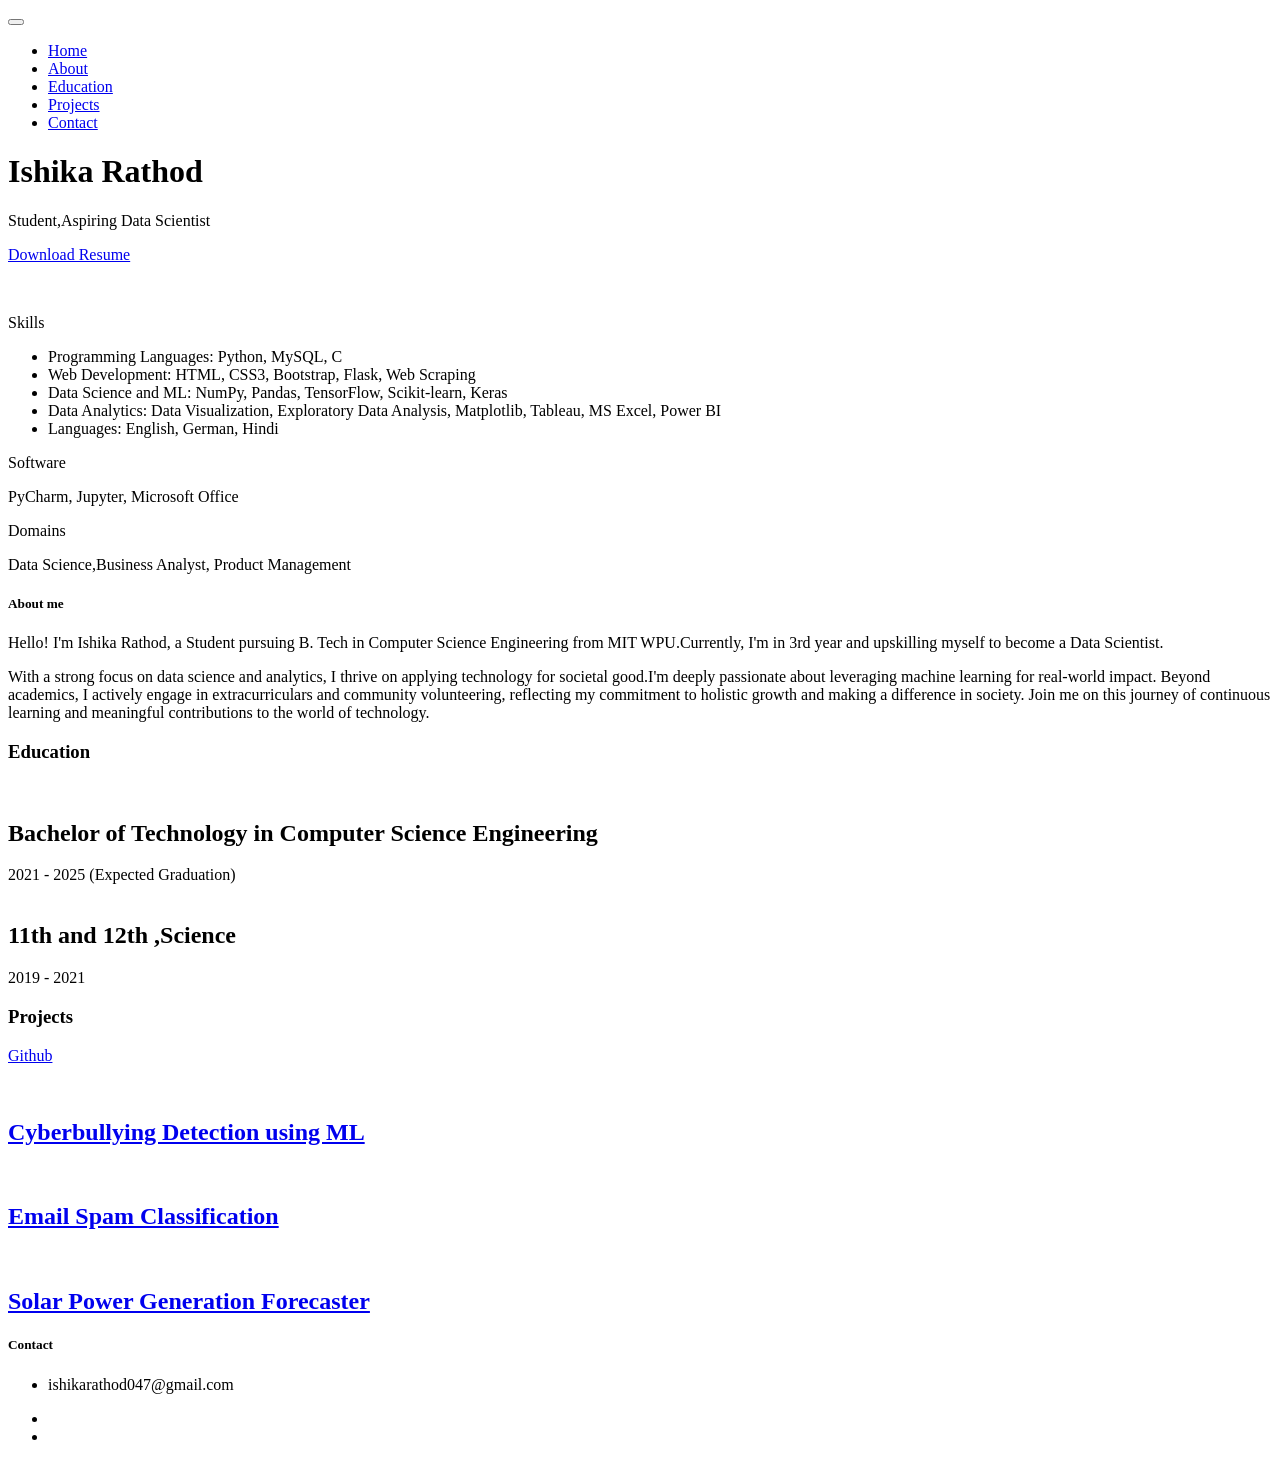
==== index.html @ 9443225c "Add files via upload" ====
<!DOCTYPE html>
<html lang="en">
<head>
  <meta charset="utf-8">
  <title>Ishika Rathod</title>
  <meta content="width=device-width, initial-scale=1.0" name="viewport">
  <meta content="" name="keywords">
  <meta content="" name="description">


  <link href="static/assets/lib/bootstrap/css/bootstrap.min.css" rel="stylesheet">

  <link href="static/assets/lib/font-awesome/css/font-awesome.min.css" rel="stylesheet">
  <link href="static/assets/lib/animate/animate.min.css" rel="stylesheet">
  <link href="static/assets/lib/ionicons/css/ionicons.min.css" rel="stylesheet">
  <link href="static/assets/lib/owlcarousel/assets/owl.carousel.min.css" rel="stylesheet">
  <link href="static/assets/lib/lightbox/css/lightbox.min.css" rel="stylesheet">

  <link href="static/assets/css/style.css" rel="stylesheet">


</head>

<body id="page-top">

  <!--/ Nav Star /-->
  <nav class="navbar navbar-b navbar-trans navbar-expand-md fixed-top" id="mainNav">
    <div class="container">
      <button class="navbar-toggler collapsed" type="button" data-toggle="collapse" data-target="#navbarDefault"
        aria-controls="navbarDefault" aria-expanded="false" aria-label="Toggle navigation">
        <span></span>
        <span></span>
        <span></span>
      </button>
      <div class="navbar-collapse collapse justify-content-end" id="navbarDefault">
        <ul class="navbar-nav">
          <li class="nav-item">
            <a class="nav-link js-scroll active" href="#home">Home</a>
          </li>
          <li class="nav-item">
            <a class="nav-link js-scroll" href="#about">About</a>
          </li>
          <li class="nav-item">
            <a class="nav-link js-scroll" href="#education">Education</a>
          </li>
          <li class="nav-item">
            <a class="nav-link js-scroll" href="#work">Projects</a>
          </li>
          <li class="nav-item">
            <a class="nav-link js-scroll" href="#contact">Contact</a>
          </li>
        </ul>
      </div>
    </div>
  </nav>
  <!--/ Nav End /-->

  <!--/ Intro Skew Star /-->
  <div id="home" class="intro route bg-image" style="background-image: url(static/assets/img/banner.jpeg)">
    <div class="overlay-itro"></div>
    <div class="intro-content display-table">
      <div class="table-cell">
        <div class="container">
          <!--<p class="display-6 color-d">Hello, world!</p>-->
          <h1 class="intro-title mb-4">Ishika Rathod</h1>
          <p class="intro-subtitle"><span class="text-slider-items">Student,Aspiring Data Scientist</span><strong class="text-slider"></strong></p>
          <p class="pt-3"><a class="btn btn-primary btn js-scroll px-4" href="static/assets/download/IshikaRathod_resume.pdf" download role="button">Download Resume</a></p>
        </div>
      </div>
    </div>
  </div>
  <!--/ Intro Skew End /-->

  <section id="about" class="about-mf sect-pt4 route">
    <div class="container">
      <div class="row">
        <div class="col-sm-12">
          <div class="box-shadow-full">
            <div class="row">
              <div class="col-md-6">
                <div class="row">
                    <div class="col-sm-3 "></div>
                    <div class="col-sm-4 col-md-5">
                    <div class="about-img">
                      <img src="static/assets/img/pic.png" class="img-fluid rounded b-shadow-a" alt="">
                    </div>
                  </div>
                  <div class="col-sm-6 col-md-7">
                  </div>
                </div>
                <div class="skill-mf">
                  <p class="title-s">Skills</p>
                  <ul>
                    <li>Programming Languages:  Python, MySQL, C </li>
                    <li>Web Development: HTML, CSS3, Bootstrap, Flask, Web Scraping</li>
                    <li>Data Science and ML: NumPy, Pandas, TensorFlow, Scikit-learn, Keras</li>
                    <li>Data Analytics: Data Visualization, Exploratory Data Analysis, Matplotlib, Tableau, MS Excel, Power BI</li>
                    <li>Languages: English, German, Hindi  </li>
                  </ul>
                  <p class="title-s">Software</p>
                  <p>PyCharm, Jupyter, Microsoft Office</p> <span class="pull-right"></span>
                  <p class="title-s">Domains</p>
                  <p>Data Science,Business Analyst, Product Management</p> <span class="pull-right"></span>
                </div>
              </div>
              <div class="col-md-6">
                <div class="about-me pt-4 pt-md-0">
                  <div class="title-box-2">
                    <h5 class="title-left">
                      About me
                    </h5>
                  </div>
                  <p class="lead">
                    Hello! I'm Ishika Rathod, a Student pursuing B. Tech in Computer Science Engineering from MIT WPU.Currently, I'm in 3rd year and upskilling myself to become a Data Scientist.
                  </p>
                  <p class="lead">
                    With a strong focus on data science and analytics, I thrive on applying technology for societal good.I'm deeply passionate about leveraging machine learning for real-world impact. Beyond academics, I actively engage in extracurriculars and community volunteering, reflecting my commitment to holistic growth and making a difference in society. Join me on this journey of continuous learning and meaningful contributions to the world of technology.
                  </p>
                </div>
              </div>
            </div>
          </div>
        </div>
      </div>
    </div>
  </section>

  <!--/ Section education Star /-->
  <section id="education" class="portfolio-mf sect-pt4 route">
      <div class="container">
        <div class="row">
          <div class="col-sm-12">
            <div class="title-box text-center">
              <h3 class="title-a">
                Education
              </h3>
              <div class="line-mf"></div>
            </div>
          </div>
        </div>
        <div class="row">

          <div class="col-md-1">
          </div>

          <div class="col-md-5">
            <div class="work-box">
                <div class="work-img">
                  <img src="static/assets/img/mitwpu.jpg" alt="" class="img-fluid">
                </div>
              </a>
              <div class="work-content">
                <div class="row">
                  <div class="col-sm-12">
                    <h2 class="w-title">Bachelor of Technology in Computer Science Engineering</h2>
                    <div class="w-more">
                       <span class="w-date">2021 - 2025 (Expected Graduation)</span>
                    </div>
                  </div>
                  <!-- <div class="col-sm-4">
                    <div class="w-like">
                      <a href="portfolio-details.html"> <span class="ion-ios-plus-outline"></span></a>
                    </div>
                  </div> -->
                </div>
              </div>
            </div>
          </div>

          <div class="col-md-5">
            <div class="work-box">
                <div class="work-img">
                  <img src="static/assets/img/dps.jpg" alt="" class="img-fluid">
                </div>
              </a>
              <div class="work-content">
                <div class="row">
                  <div class="col-sm-12">
                    <h2 class="w-title">11th and 12th ,Science</h2>
                    <div class="w-more">
                       <span class="w-date">2019 - 2021</span>
                    </div>
                  </div>
                  <!-- <div class="col-sm-4">
                    <div class="w-like">
                      <a href="portfolio-details.html"> <span class="ion-ios-plus-outline"></span></a>
                    </div>
                  </div> -->
                </div>
              </div>
            </div>
          </div>

          <div class="col-md-1">
          </div>
        </div>
      </div>
    </section>
  <!--/ Section Education End /-->

  <!--/ Section Portfolio Star /-->
  <section id="work" class="portfolio-mf sect-pt4 route">
    <div class="container">
      <div class="row">
        <div class="col-sm-12">
          <div class="title-box text-center">
            <h3 class="title-a">
              Projects
            </h3>
            <div class="line-mf"></div>
            <p class="pt-3"><a class="btn btn-primary btn js-scroll px-4" href="https://github.com/ishikarathod" role="button">Github</a></p>
          </div>
        </div>
      </div>
      <div class="row">
        <div class="col-md-4">
          <div class="work-box">
            <a href="https://github.com/ishikarathod/Cyberbullying-Detection">
              <div class="work-img">
                <img src="static/assets/img/p1.jpeg" alt="" class="img-fluid">
              </div>
              <div class="work-content">
                <div class="row">
                  <div class="col-sm-8">
                    <h2 class="w-title"><a href="https://github.com/ishikarathod/Cyberbullying-Detection">Cyberbullying Detection using ML</a></h2>
                  </div>
                </div>
              </div>
            </a>
          </div>
        </div>
        <div class="col-md-4">
          <div class="work-box">
            <a href="https://github.com/ishikarathod/Email_Spam_Detection">
              <div class="work-img">
                <img src="static/assets/img/p2.jpeg" alt="" class="img-fluid">
              </div>
              <div class="work-content">
                <div class="row">
                  <div class="col-sm-8">
                    <h2 class="w-title">Email Spam Classification</h2>
                  </div>
                </div>
              </div>
            </a>
          </div>
        </div>
        <div class="col-md-4">
          <div class="work-box">
            <a href="https://github.com/ishikarathod/Solar-Power-Generation-Forecaster">
              <div class="work-img">
                <img src="static/assets/img/powerbi.jpeg" alt="" class="img-fluid">
              </div>
              <div class="work-content">
                <div class="row">
                  <div class="col-sm-8">
                    <h2 class="w-title">Solar Power Generation Forecaster</h2>
                  </div>
                </div>
              </div>
            </a>
          </div>
        </div>
      </div>
    </div>
  </section>
  <!--/ Section Portfolio End /-->

  <!--/ Section Contact-Footer Star /-->
  <section class="paralax-mf footer-paralax bg-image sect-mt4 route" style="background-image: url(static/assets/img/overlay-bg.jpg)">
    <div class="overlay-mf"></div>
    <div class="container">
      <div class="row">
        <div class="col-sm-12">
          <div class="contact-mf">
            <div id="contact" class="box-shadow-full">
              <div class="row">
                <div class="col-md-6">
                  <div class="title-box-2 pt-4 pt-md-0">
                      <h5 class="title-left">
                        Contact
                      </h5>
                    </div>
                  <div class="more-info">
                    <ul class="list-ico">
                      <li><span class="ion-email"></span> ishikarathod047@gmail.com</li>
                    </ul>
                  </div>
                  <div class="socials">
                    <ul>
                      <li><a href="www.linkedin.com/in/ishika-rathod"><span class="ico-circle"><i class="ion-social-linkedin"></i></span></a></li>
                      <li><a href="https://github.com/ishikarathod"><span class="ico-circle"><i class="ion-social-github"></i></span></a></li>
                    </ul>
                  </div>
                </div>
              </div>
            </div>
          </div>
        </div>
      </div>
    </div>
  </section>
  <!--/ Section Contact-footer End /-->

  <a href="#" class="back-to-top"><i class="fa fa-chevron-up"></i></a>
  <div id="preloader"></div>

  <!-- JavaScript Libraries -->
  <script src="static/assets/lib/jquery/jquery.min.js"></script>
  <script src="static/assets/lib/jquery/jquery-migrate.min.js"></script>
  <script src="static/assets/lib/popper/popper.min.js"></script>
  <script src="static/assets/lib/bootstrap/js/bootstrap.min.js"></script>
  <script src="static/assets/lib/easing/easing.min.js"></script>
  <script src="static/assets/lib/counterup/jquery.waypoints.min.js"></script>
  <script src="static/assets/lib/counterup/jquery.counterup.js"></script>
  <script src="static/assets/lib/owlcarousel/owl.carousel.min.js"></script>
  <script src="static/assets/lib/lightbox/js/lightbox.min.js"></script>
  <script src="static/assets/lib/typed/typed.min.js"></script>

  <!-- Template Main Javascript File -->
  <script src="static/assets/js/main.js"></script>

</body>
</html>
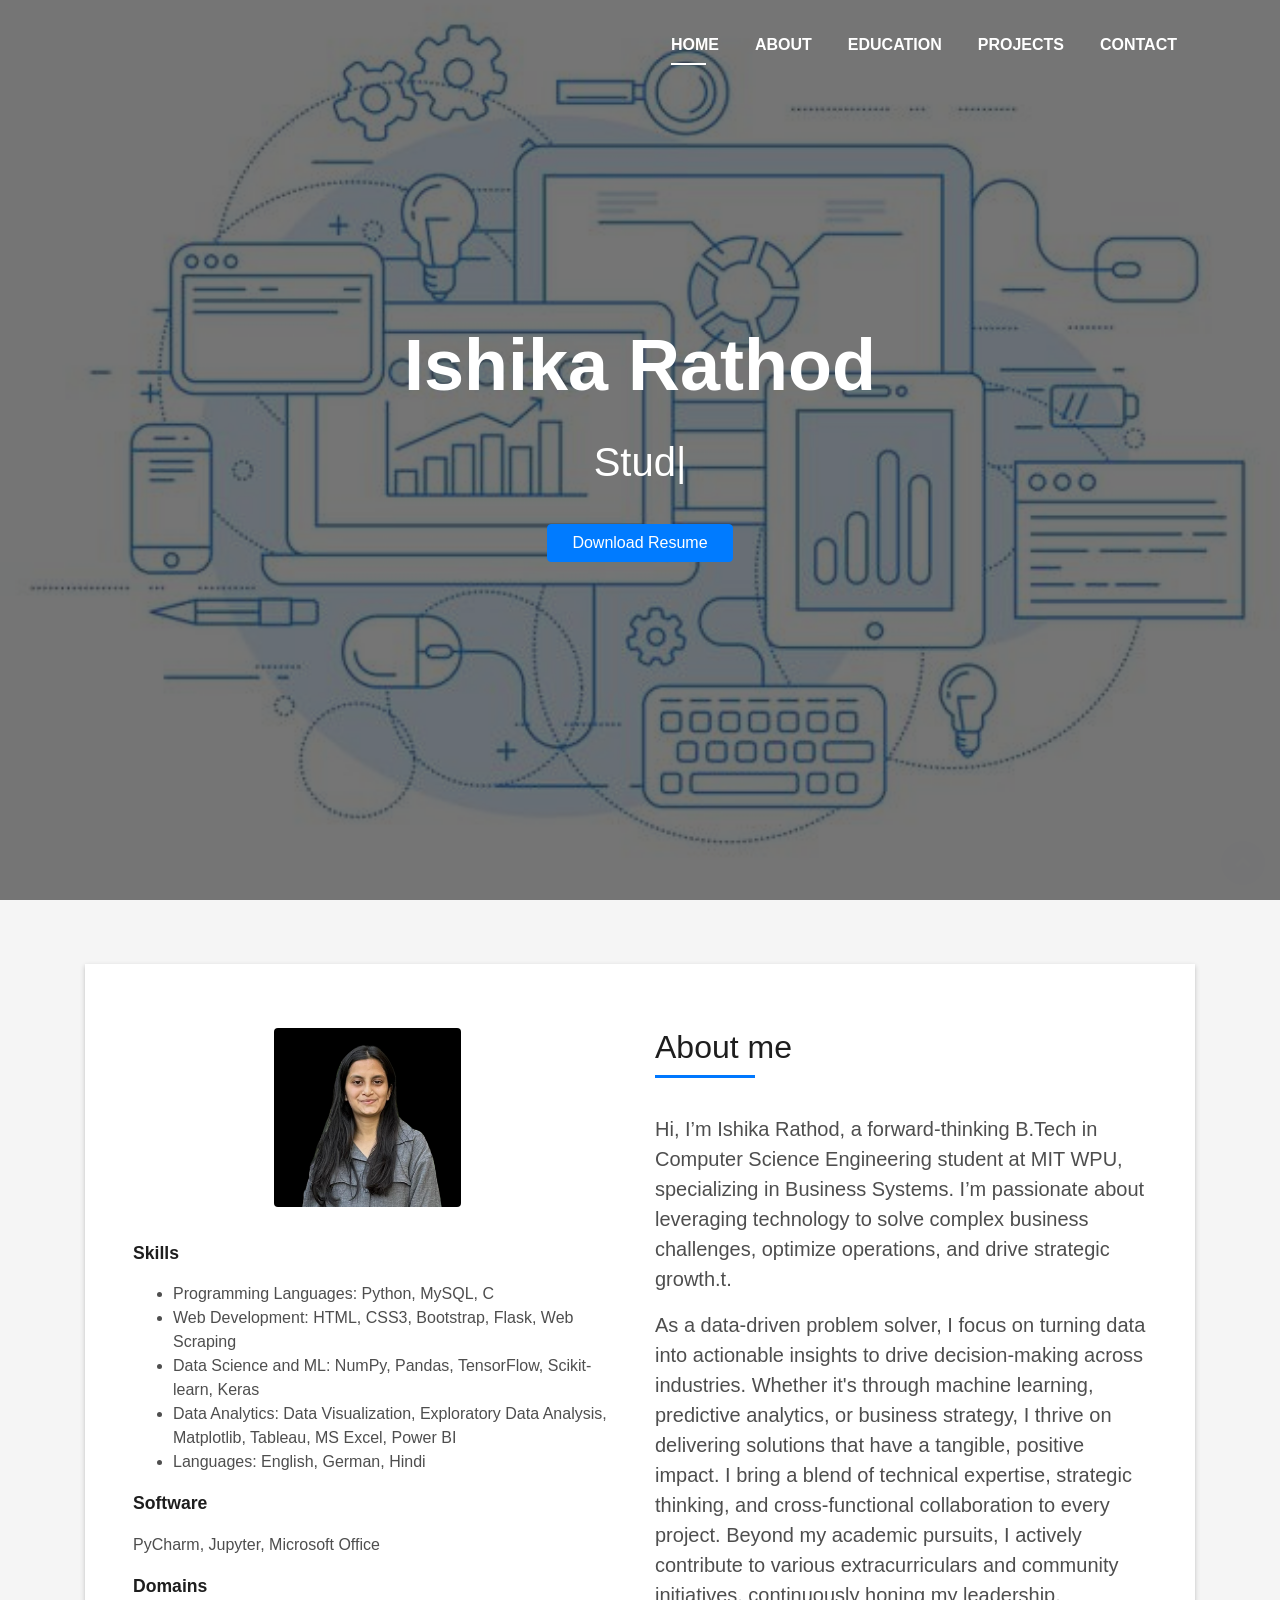
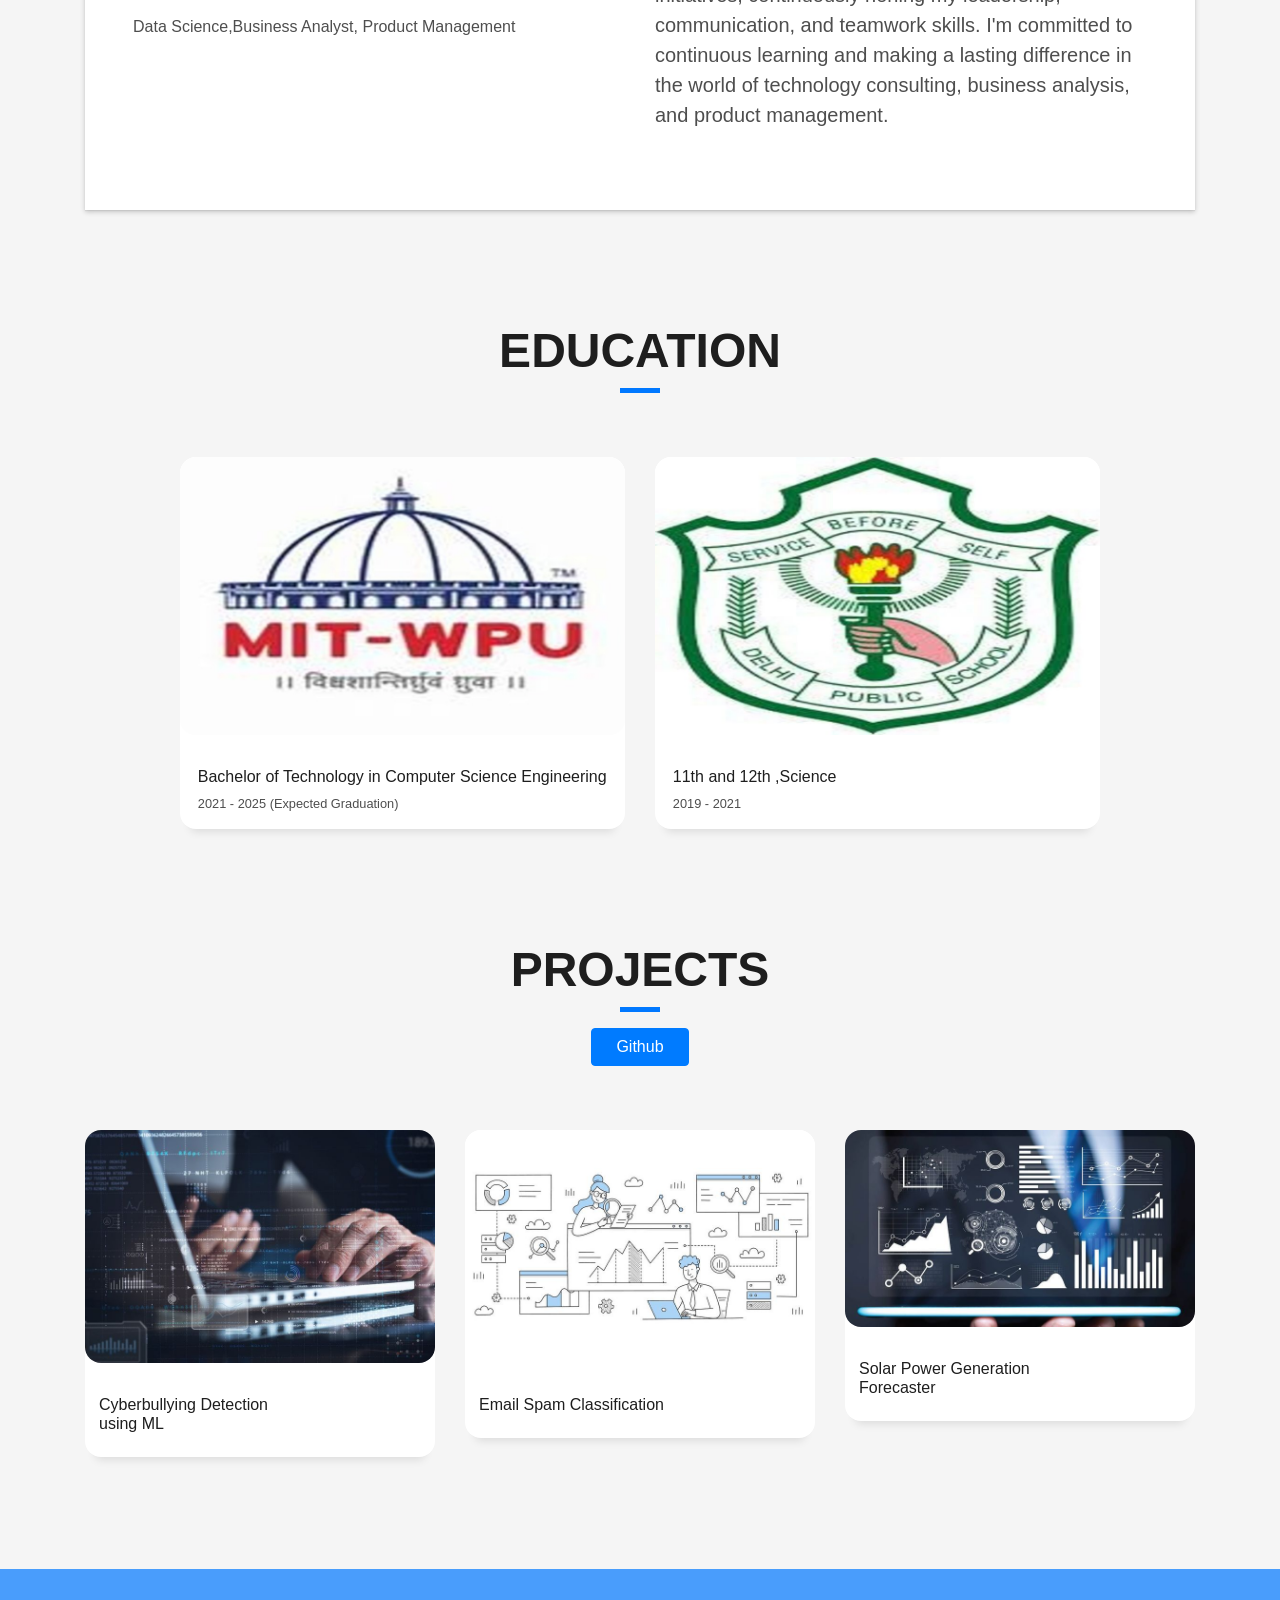
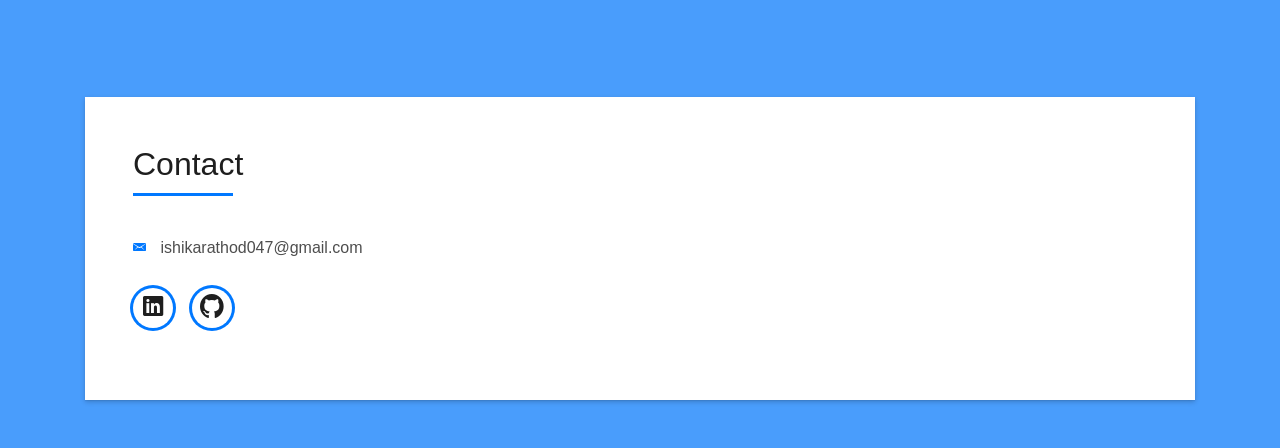
==== commit ec4a9785: "Update index.html" ====
--- a/index.html
+++ b/index.html
@@ -111,10 +111,10 @@
                     </h5>
                   </div>
                   <p class="lead">
-                    Hello! I'm Ishika Rathod, a Student pursuing B. Tech in Computer Science Engineering from MIT WPU.Currently, I'm in 3rd year and upskilling myself to become a Data Scientist.
+                    Hi, I’m Ishika Rathod, a forward-thinking B.Tech in Computer Science Engineering student at MIT WPU, specializing in Business Systems. I’m passionate about leveraging technology to solve complex business challenges, optimize operations, and drive strategic growth.t.
                   </p>
                   <p class="lead">
-                    With a strong focus on data science and analytics, I thrive on applying technology for societal good.I'm deeply passionate about leveraging machine learning for real-world impact. Beyond academics, I actively engage in extracurriculars and community volunteering, reflecting my commitment to holistic growth and making a difference in society. Join me on this journey of continuous learning and meaningful contributions to the world of technology.
+                   As a data-driven problem solver, I focus on turning data into actionable insights to drive decision-making across industries. Whether it's through machine learning, predictive analytics, or business strategy, I thrive on delivering solutions that have a tangible, positive impact. I bring a blend of technical expertise, strategic thinking, and cross-functional collaboration to every project. Beyond my academic pursuits, I actively contribute to various extracurriculars and community initiatives, continuously honing my leadership, communication, and teamwork skills. I'm committed to continuous learning and making a lasting difference in the world of technology consulting, business analysis, and product management.
                   </p>
                 </div>
               </div>
--- a/static/assets/css/style.css
+++ b/static/assets/css/style.css
@@ -0,0 +1,1266 @@
+body {
+  background-color: #f5f5f5;
+  color: #4e4e4e;
+}
+
+h1,
+h2,
+h3,
+h4,
+h5,
+h6 {
+  color: #1e1e1e;
+}
+
+a {
+  color: #1e1e1e;
+  transition: all 0.5s ease-in-out;
+}
+
+a:hover {
+  color: #0078ff;
+  text-decoration: none;
+  transition: all 0.5s ease-in-out;
+}
+
+.p-r {
+  position: relative;
+}
+
+.color-a {
+  color: #0078ff;
+}
+
+.color-d {
+  color: #f5f5f5;
+}
+
+.color-text-a {
+  color: #4e4e4e;
+}
+
+.box-shadow,
+.paralax-mf,
+.education-box,
+.work-box,
+.card-blog {
+  box-shadow: 0 13px 8px -10px rgba(0, 0, 0, 0.1);
+}
+
+.box-shadow-a,
+.button:hover {
+  box-shadow: 0 0 0 4px #cde1f8;
+}
+
+.display-5 {
+  font-size: 2.5rem;
+  font-weight: 300;
+  line-height: 1.1;
+}
+
+.display-6 {
+  font-size: 2rem;
+  font-weight: 300;
+  line-height: 1.1;
+}
+
+.avatar {
+  width: 32px;
+  height: 32px;
+  margin-right: 4px;
+  overflow: hidden;
+}
+
+.bg-image {
+  background-repeat: no-repeat;
+  background-attachment: fixed;
+  background-size: cover;
+  background-position: center center;
+}
+
+.overlay-mf {
+  background-color: #0078ff;
+}
+
+.overlay-mf {
+  position: absolute;
+  top: 0;
+  left: 0px;
+  padding: 0;
+  height: 100%;
+  width: 100%;
+  opacity: .7;
+}
+
+.paralax-mf {
+  position: relative;
+  padding: 8rem 0;
+}
+
+.display-table {
+  width: 100%;
+  height: 100%;
+  display: table;
+}
+
+.table-cell {
+  display: table-cell;
+  vertical-align: middle;
+}
+
+/*--/ Sections /--*/
+
+.sect-4 {
+  padding: 4rem 0;
+}
+
+.sect-pt4 {
+  padding-top: 4rem;
+}
+
+.sect-mt4 {
+  margin-top: 4rem;
+}
+
+/*--/ Title s /--*/
+
+.title-s {
+  font-weight: 600;
+  color: #1e1e1e;
+  font-size: 1.1rem;
+}
+
+/*--/ Title A /--*/
+
+.title-box {
+  margin-bottom: 4rem;
+}
+
+.title-a {
+  font-size: 3rem;
+  font-weight: bold;
+  text-transform: uppercase;
+}
+
+.subtitle-a {
+  color: #4e4e4e;
+}
+
+.line-mf {
+  width: 40px;
+  height: 5px;
+  background-color: #0078ff;
+  margin: 0 auto;
+}
+
+/*--/ Title Left /--*/
+
+.title-box-2 {
+  margin-bottom: 3rem;
+}
+
+.title-left {
+  font-size: 2rem;
+  position: relative;
+}
+
+.title-left:before {
+  content: '';
+  position: absolute;
+  height: 3px;
+  background-color: #0078ff;
+  width: 100px;
+  bottom: -12px;
+}
+
+/*------/ Box /------*/
+
+.box-pl2 {
+  padding-left: 2rem;
+}
+
+.box-shadow-full {
+  padding: 3rem 1.25rem;
+  position: relative;
+  background-color: #fff;
+  margin-bottom: 3rem;
+  z-index: 2;
+  box-shadow: 0 1px 1px 0 rgba(0, 0, 0, 0.06), 0 2px 5px 0 rgba(0, 0, 0, 0.2);
+}
+
+/*------/ Socials /------*/
+
+.socials {
+  padding: 1.5rem 0;
+}
+
+.socials ul li {
+  display: inline-block;
+}
+
+.socials .ico-circle {
+  height: 40px;
+  width: 40px;
+  font-size: 1.7rem;
+  border-radius: 50%;
+  line-height: 1.4;
+  margin: 0 15px 0 0;
+  box-shadow: 0 0 0 3px #0078ff;
+  transition: all 500ms ease;
+}
+
+.socials .ico-circle:hover {
+  background-color: #0078ff;
+  color: #fff;
+  box-shadow: 0 0 0 3px #cde1f8;
+  transition: all 500ms ease;
+}
+
+/*------/ Ul resect /------*/
+
+.ul-resect,
+.socials ul,
+.list-ico,
+.blog-wrapper .post-meta ul,
+.box-comments .list-comments,
+.widget-sidebar .list-sidebar,
+.widget-tags ul {
+  list-style: none;
+  padding-left: 0;
+  margin-bottom: 0;
+}
+
+.list-ico {
+  line-height: 2;
+}
+
+.list-ico span {
+  color: #0078ff;
+  margin-right: 10px;
+}
+
+/*------/ Ico Circle /------*/
+
+.ico-circle {
+  height: 100px;
+  width: 100px;
+  font-size: 2rem;
+  border-radius: 50%;
+  line-height: 1.55;
+  margin: 0 auto;
+  text-align: center;
+  box-shadow: 0 0 0 10px #0078ff;
+  display: block;
+}
+
+/*------/ Owl Carousel /------*/
+
+.owl-theme .owl-dots {
+  text-align: center;
+  margin-top: 18px;
+}
+
+.owl-theme .owl-dots .owl-dot {
+  display: inline-block;
+}
+
+.owl-theme .owl-dots .owl-dot span {
+  width: 18px;
+  height: 7px;
+  margin: 5px 5px;
+  background: #cde1f8;
+  border: 0px solid #cde1f8;
+  display: block;
+  transition: all 0.6s ease-in-out;
+  cursor: pointer;
+}
+
+.owl-theme .owl-dots .owl-dot:hover span {
+  background-color: #cde1f8;
+}
+
+.owl-theme .owl-dots .owl-dot.active span {
+  background-color: #1B1B1B;
+  width: 25px;
+}
+
+/*--/ Scrolltop s /--*/
+
+.scrolltop-mf {
+  position: relative;
+  display: none;
+}
+
+.scrolltop-mf span {
+  z-index: 999;
+  position: fixed;
+  width: 42px;
+  height: 42px;
+  background-color: #0078ff;
+  opacity: .7;
+  font-size: 1.6rem;
+  line-height: 1.5;
+  text-align: center;
+  color: #fff;
+  top: auto;
+  left: auto;
+  right: 30px;
+  bottom: 50px;
+  cursor: pointer;
+  border-radius: 50%;
+}
+
+/* Back to top button */
+
+.back-to-top {
+  position: fixed;
+  display: none;
+  background: #0078ff;
+  color: #fff;
+  width: 44px;
+  height: 44px;
+  text-align: center;
+  line-height: 1;
+  font-size: 16px;
+  border-radius: 50%;
+  right: 15px;
+  bottom: 15px;
+  transition: background 0.5s;
+  z-index: 11;
+}
+
+.back-to-top i {
+  padding-top: 12px;
+  color: #fff;
+}
+
+/* Prelaoder */
+
+#preloader {
+  position: fixed;
+  top: 0;
+  left: 0;
+  right: 0;
+  bottom: 0;
+  z-index: 9999;
+  overflow: hidden;
+  background: #fff;
+}
+
+#preloader:before {
+  content: "";
+  position: fixed;
+  top: calc(50% - 30px);
+  left: calc(50% - 30px);
+  border: 6px solid #f2f2f2;
+  border-top: 6px solid #0078ff;
+  border-radius: 50%;
+  width: 60px;
+  height: 60px;
+  -webkit-animation: animate-preloader 1s linear infinite;
+  animation: animate-preloader 1s linear infinite;
+}
+
+@-webkit-keyframes animate-preloader {
+  0% {
+    -webkit-transform: rotate(0deg);
+    transform: rotate(0deg);
+  }
+
+  100% {
+    -webkit-transform: rotate(360deg);
+    transform: rotate(360deg);
+  }
+}
+
+@keyframes animate-preloader {
+  0% {
+    -webkit-transform: rotate(0deg);
+    transform: rotate(0deg);
+  }
+
+  100% {
+    -webkit-transform: rotate(360deg);
+    transform: rotate(360deg);
+  }
+}
+
+/*======================================
+//--//-->   NAVBAR
+======================================*/
+
+.navbar-b {
+  transition: all .5s ease-in-out;
+  background-color: transparent;
+  padding-top: 1.563rem;
+  padding-bottom: 1.563rem;
+}
+
+.navbar-b.navbar-reduce {
+  box-shadow: 0px 6px 9px 0px rgba(0, 0, 0, 0.06);
+}
+
+.navbar-b.navbar-trans .nav-item,
+.navbar-b.navbar-reduce .nav-item {
+  position: relative;
+  padding-right: 10px;
+  padding-left: 0;
+}
+
+.navbar-b.navbar-trans .nav-link,
+.navbar-b.navbar-reduce .nav-link {
+  color: #fff;
+  text-transform: uppercase;
+  font-weight: 600;
+}
+
+.navbar-b.navbar-trans .nav-link:before,
+.navbar-b.navbar-reduce .nav-link:before {
+  content: '';
+  position: absolute;
+  margin-left: 0px;
+  width: 0%;
+  bottom: 0;
+  left: 0;
+  height: 2px;
+  transition: all 500ms ease;
+}
+
+.navbar-b.navbar-trans .nav-link:hover,
+.navbar-b.navbar-reduce .nav-link:hover {
+  color: #1B1B1B;
+}
+
+.navbar-b.navbar-trans .nav-link:hover:before,
+.navbar-b.navbar-reduce .nav-link:hover:before {
+  width: 35px;
+}
+
+.navbar-b.navbar-trans .show > .nav-link:before,
+.navbar-b.navbar-trans .active > .nav-link:before,
+.navbar-b.navbar-trans .nav-link.show:before,
+.navbar-b.navbar-trans .nav-link.active:before,
+.navbar-b.navbar-reduce .show > .nav-link:before,
+.navbar-b.navbar-reduce .active > .nav-link:before,
+.navbar-b.navbar-reduce .nav-link.show:before,
+.navbar-b.navbar-reduce .nav-link.active:before {
+  width: 35px;
+}
+
+.navbar-b.navbar-trans .nav-link:before {
+  background-color: #fff;
+}
+
+.navbar-b.navbar-trans .nav-link:hover {
+  color: #fff;
+}
+
+.navbar-b.navbar-trans .show > .nav-link,
+.navbar-b.navbar-trans .active > .nav-link,
+.navbar-b.navbar-trans .nav-link.show,
+.navbar-b.navbar-trans .nav-link.active {
+  color: #fff;
+}
+
+.navbar-b.navbar-reduce {
+  transition: all .5s ease-in-out;
+  background-color: #fff;
+  padding-top: 15px;
+  padding-bottom: 15px;
+}
+
+.navbar-b.navbar-reduce .nav-link {
+  color: #0078ff;
+}
+
+.navbar-b.navbar-reduce .nav-link:before {
+  background-color: #0078ff;
+}
+
+.navbar-b.navbar-reduce .nav-link:hover {
+  color: #0078ff;
+}
+
+.navbar-b.navbar-reduce .show > .nav-link,
+.navbar-b.navbar-reduce .active > .nav-link,
+.navbar-b.navbar-reduce .nav-link.show,
+.navbar-b.navbar-reduce .nav-link.active {
+  color: #0078ff;
+}
+
+.navbar-b.navbar-reduce .navbar-brand {
+  color: #0078ff;
+}
+
+.navbar-b.navbar-reduce .navbar-toggler span {
+  background-color: #1B1B1B;
+}
+
+.navbar-b .navbar-brand {
+  color: #fff;
+  font-size: 1.6rem;
+  font-weight: 600;
+}
+
+.navbar-b .navbar-nav .dropdown-item.show .dropdown-menu,
+.navbar-b .dropdown.show .dropdown-menu,
+.navbar-b .dropdown-btn.show .dropdown-menu {
+  -webkit-transform: translate3d(0px, 0px, 0px);
+  transform: translate3d(0px, 0px, 0px);
+  visibility: visible !important;
+}
+
+.navbar-b .dropdown-menu {
+  margin: 1.12rem 0 0;
+  border-radius: 0;
+}
+
+.navbar-b .dropdown-menu .dropdown-item {
+  padding: .7rem 1.7rem;
+  transition: all 500ms ease;
+}
+
+.navbar-b .dropdown-menu .dropdown-item:hover {
+  background-color: #0078ff;
+  color: #fff;
+  transition: all 500ms ease;
+}
+
+.navbar-b .dropdown-menu .dropdown-item.active {
+  background-color: #0078ff;
+}
+
+/*--/ Hamburger Navbar /--*/
+
+.navbar-toggler {
+  position: relative;
+}
+
+.navbar-toggler:focus,
+.navbar-toggler:active {
+  outline: 0;
+}
+
+.navbar-toggler span {
+  display: block;
+  background-color: #fff;
+  height: 3px;
+  width: 25px;
+  margin-top: 4px;
+  margin-bottom: 4px;
+  -webkit-transform: rotate(0deg);
+  transform: rotate(0deg);
+  left: 0;
+  opacity: 1;
+}
+
+.navbar-toggler span:nth-child(1),
+.navbar-toggler span:nth-child(3) {
+  transition: -webkit-transform .35s ease-in-out;
+  transition: transform .35s ease-in-out;
+  transition: transform .35s ease-in-out, -webkit-transform .35s ease-in-out;
+}
+
+.navbar-toggler:not(.collapsed) span:nth-child(1) {
+  position: absolute;
+  left: 12px;
+  top: 10px;
+  -webkit-transform: rotate(135deg);
+  transform: rotate(135deg);
+  opacity: 0.9;
+}
+
+.navbar-toggler:not(.collapsed) span:nth-child(2) {
+  height: 12px;
+  visibility: hidden;
+  background-color: transparent;
+}
+
+.navbar-toggler:not(.collapsed) span:nth-child(3) {
+  position: absolute;
+  left: 12px;
+  top: 10px;
+  -webkit-transform: rotate(-135deg);
+  transform: rotate(-135deg);
+  opacity: 0.9;
+}
+
+/*======================================
+//--//-->   INTRO
+======================================*/
+
+.intro {
+  height: 100vh;
+  position: relative;
+  color: #fff;
+}
+
+.intro .intro-content {
+  text-align: center;
+  position: absolute;
+}
+
+.intro .overlay-itro {
+  background-color: rgba(0, 0, 0, 0.6);
+  position: absolute;
+  top: 0;
+  left: 0px;
+  padding: 0;
+  height: 100%;
+  width: 100%;
+  opacity: .9;
+}
+
+.intro .intro-title {
+  color: #fff;
+  font-weight: 600;
+  font-size: 3rem;
+}
+
+.intro .intro-subtitle {
+  font-size: 1.5rem;
+  font-weight: 300;
+}
+
+.intro .text-slider-items {
+  display: none;
+}
+
+.intro-single {
+  height: 350px;
+}
+
+.intro-single .intro-content {
+  margin-top: 30px;
+}
+
+.intro-single .intro-title {
+  text-transform: uppercase;
+  font-size: 3rem;
+}
+
+.intro-single .breadcrumb {
+  background-color: transparent;
+  color: #0078ff;
+}
+
+.intro-single .breadcrumb .breadcrumb-item:before {
+  color: #cde1f8;
+}
+
+.intro-single .breadcrumb .breadcrumb-item.active {
+  color: #cde1f8;
+}
+
+.intro-single .breadcrumb a {
+  color: #fff;
+}
+
+/*======================================
+//--//-->   ABOUT
+======================================*/
+
+.about-mf .box-shadow-full {
+  padding-top: 4rem;
+  padding-bottom: 4rem;
+}
+
+.about-mf .about-img {
+  margin-bottom: 2rem;
+}
+
+.about-mf .about-img img {
+  margin-left: 10px;
+}
+
+.skill-mf span {
+  color: #4e4e4e;
+}
+
+.skill-mf .progress {
+  background-color: #cde1f8;
+  margin: .5rem 0 1.2rem 0;
+  border-radius: 0;
+  height: .7rem;
+}
+
+.skill-mf .progress .progress-bar {
+  height: .7rem;
+  background-color: #0078ff;
+}
+
+/*======================================
+//--//-->   EDUCATION
+======================================*/
+
+.education-box {
+  background-color: #fff;
+  padding: 2.5rem 1.3rem;
+  border-radius: 1rem;
+  margin-bottom: 3rem;
+}
+
+.education-box:hover .ico-circle {
+  transition: all 500ms ease;
+  color: #fff;
+  background-color: #0078ff;
+  box-shadow: 0 0 0 10px #cde1f8;
+}
+
+.education-box .education-ico {
+  margin-bottom: 1rem;
+  color: #1e1e1e;
+}
+
+.education-box .ico-circle {
+  transition: all 500ms ease;
+  font-size: 4rem;
+}
+
+.education-box .s-title {
+  font-size: 1.4rem;
+  text-transform: uppercase;
+  text-align: center;
+  padding: .4rem 0;
+}
+
+.education-box .s-description {
+  color: #4e4e4e;
+}
+
+/*======================================
+//--//-->   COUNTER
+======================================*/
+
+.counter-box {
+  color: #fff;
+  text-align: center;
+}
+
+.counter-ico {
+  margin-bottom: 1rem;
+}
+
+.counter-ico .ico-circle {
+  height: 60px;
+  width: 60px;
+  line-height: 1.8;
+  box-shadow: 0 0 0 10px #cde1f8;
+}
+
+.counter-num .counter {
+  font-size: 2rem;
+  margin-bottom: 0;
+}
+
+/*======================================
+//--//-->   PORTFOLIO
+======================================*/
+
+.work-box {
+  margin-bottom: 3rem;
+  -webkit-backface-visibility: hidden;
+  backface-visibility: hidden;
+  background-color: #fff;
+  border-radius: 1rem;
+}
+
+.work-box:hover img {
+  transform: scale(1.3);
+}
+
+.work-img {
+  display: block;
+  overflow: hidden;
+  border-radius: 1rem;
+}
+
+.work-img img {
+  transition: all 1s;
+}
+
+.work-content {
+  padding: 2rem 3% 1rem 4%;
+}
+
+.work-content .w-more {
+  color: #4e4e4e;
+  font-size: .8rem;
+}
+
+.work-content .w-more .w-ctegory {
+  color: #0078ff;
+}
+
+.work-content .w-remote {
+  color: #0078ff;
+  font-size: .6rem;
+}
+
+.work-content .w-like {
+  font-size: 2.5rem;
+  color: #0078ff;
+  float: right;
+}
+
+.work-content .w-like a {
+  color: #0078ff;
+}
+
+.work-content .w-like .num-like {
+  font-size: .7rem;
+}
+
+.w-title {
+  font-size: 1rem;
+}
+
+/*======================================
+//--//-->   TESTIMONIALS
+======================================*/
+
+.testimonials .owl-carousel .owl-item img {
+  width: auto;
+}
+
+.testimonial-box {
+  color: #fff;
+  text-align: center;
+}
+
+.testimonial-box .author-test {
+  margin-top: 1rem;
+}
+
+.testimonial-box .author-test img {
+  margin: 0 auto;
+}
+
+.testimonial-box .author {
+  color: #fff;
+  text-transform: uppercase;
+  font-weight: 600;
+  margin: 1rem 0;
+  display: block;
+  font-size: 1.4rem;
+}
+
+.testimonial-box .comit {
+  font-size: 2rem;
+  color: #0078ff;
+  background-color: #fff;
+  width: 52px;
+  height: 52px;
+  display: block;
+  margin: 0 auto;
+  border-radius: 50%;
+  line-height: 1.6;
+}
+
+/*======================================
+//--//-->   BLOG
+======================================*/
+
+.card-blog .card-body {
+  position: relative;
+}
+
+.card-blog .card-category-box {
+  position: absolute;
+  text-align: center;
+  top: -16px;
+  left: 15px;
+  right: 15px;
+  line-height: 25px;
+  overflow: hidden;
+}
+
+.card-blog .card-category {
+  display: inline-block;
+  color: #fff;
+  padding: 0 15px 5px;
+  overflow: hidden;
+  background-color: #0078ff;
+  border-radius: 4px;
+}
+
+.card-blog .card-category .category {
+  color: #fff;
+  display: inline-block;
+  text-transform: uppercase;
+  font-size: .7rem;
+  letter-spacing: .1px;
+  margin-bottom: 0;
+}
+
+.card-blog .card-title {
+  font-size: 1.3rem;
+  margin-top: .6rem;
+}
+
+.card-blog .card-description {
+  color: #4e4e4e;
+}
+
+.card-blog .post-author {
+  display: inline-block;
+}
+
+.card-blog .post-date {
+  color: #4e4e4e;
+  display: inline-block;
+  float: right;
+}
+
+/*======================================
+//--//-->   BLOG-SINGLE
+======================================*/
+
+.post-box,
+.form-comments,
+.box-comments,
+.widget-sidebar {
+  padding: 2rem;
+  background-color: #fff;
+  margin-bottom: 3rem;
+}
+
+.blog-wrapper .article-title {
+  font-size: 1.5rem;
+}
+
+.blog-wrapper .post-meta {
+  margin: 1rem 0;
+}
+
+.blog-wrapper .post-meta ul {
+  border-left: 4px solid #0078ff;
+  margin-top: 1rem;
+}
+
+.blog-wrapper .post-meta ul li {
+  display: inline-block;
+  margin-left: 15px;
+}
+
+.blog-wrapper .post-meta ul a {
+  color: #0078ff;
+}
+
+.blog-wrapper .post-meta ul span {
+  color: #1e1e1e;
+}
+
+.blog-wrapper .blockquote {
+  border-left: 4px solid #0078ff;
+  padding: 18px;
+  font-style: italic;
+}
+
+/*------/ Comments /------*/
+
+.box-comments .list-comments li {
+  padding-bottom: 40px;
+}
+
+.box-comments .list-comments .comment-avatar {
+  display: table-cell;
+  vertical-align: top;
+}
+
+.box-comments .list-comments .comment-avatar img {
+  width: 80px;
+  height: 80px;
+}
+
+.box-comments .list-comments .comment-author {
+  font-size: 1.3rem;
+}
+
+.box-comments .list-comments .comment-details {
+  display: table-cell;
+  vertical-align: top;
+  padding-left: 25px;
+}
+
+.box-comments .list-comments a {
+  color: #0078ff;
+}
+
+.box-comments .list-comments span {
+  color: #1e1e1e;
+  font-style: italic;
+}
+
+.box-comments .comment-children {
+  margin-left: 40px;
+}
+
+/*------/ Sidebar /------*/
+
+.widget-sidebar .sidebar-title {
+  font-size: 1.6rem;
+  font-weight: 600;
+  border-left: 5px solid #0078ff;
+  padding-left: 15px;
+  text-transform: uppercase;
+  margin-bottom: 1.5rem;
+}
+
+.widget-sidebar .list-sidebar li {
+  position: relative;
+  padding: 6px 0 6px 24px;
+}
+
+.widget-sidebar .list-sidebar li:before {
+  position: absolute;
+  content: "";
+  width: 10px;
+  height: 1px;
+  left: 0;
+  background-color: #0078ff;
+  top: 20px;
+}
+
+.sidebar-search input {
+  background-color: #fff;
+  border-radius: 0;
+  transition: all 0.5s ease-in-out;
+}
+
+.sidebar-search .btn-search {
+  background-color: #0078ff;
+  border-color: #0078ff;
+  border-radius: 0;
+  padding-left: 20px;
+  padding-right: 20px;
+}
+
+.widget-tags ul li {
+  display: inline-block;
+  background-color: #0078ff;
+  padding: .2rem .6rem;
+  margin-bottom: .5rem;
+  border-radius: 15px;
+}
+
+.widget-tags ul li a {
+  color: #fff;
+}
+
+/*======================================
+//--//-->   CONTACT
+======================================*/
+
+.footer-paralax {
+  padding: 4rem 0 0 0;
+}
+
+.contact-mf {
+  margin-top: 4rem;
+}
+
+/*======================================
+//--//-->   FOOTER
+======================================*/
+
+footer {
+  text-align: center;
+  color: #fff;
+  padding-bottom: 4rem;
+}
+
+footer .copyright {
+  margin-bottom: .3rem;
+}
+
+footer .credits {
+  margin-bottom: 0;
+}
+
+footer .credits a {
+  color: #fff;
+}
+
+/*======================================
+//--//-->   CONtaCT FORM
+======================================*/
+
+#sendmessage {
+  color: #0078ff;
+  border: 1px solid #0078ff;
+  display: none;
+  text-align: center;
+  padding: 15px;
+  font-weight: 600;
+  margin-bottom: 15px;
+}
+
+#errormessage {
+  color: red;
+  display: none;
+  border: 1px solid red;
+  text-align: center;
+  padding: 15px;
+  font-weight: 600;
+  margin-bottom: 15px;
+}
+
+#sendmessage.show,
+#errormessage.show,
+.show {
+  display: block;
+}
+
+.validation {
+  color: red;
+  display: none;
+  margin: 0 0 20px;
+  font-weight: 400;
+  font-size: 13px;
+}
+
+/*======================================
+//--//-->   BUTTON
+======================================*/
+
+.button {
+  display: inline-block;
+  padding: .3rem .6rem;
+  text-align: center;
+  vertical-align: middle;
+  -webkit-user-select: none;
+  -moz-user-select: none;
+  -ms-user-select: none;
+  user-select: none;
+  font-size: 1rem;
+  border-radius: .3rem;
+  border: 1px solid transparent;
+  transition: all 500ms ease;
+  cursor: pointer;
+}
+
+.button:focus {
+  outline: 0;
+}
+
+.button:hover {
+  background-color: #0062d3;
+  color: #fff;
+  transition: all 500ms ease;
+}
+
+.button-a {
+  background-color: #0078ff;
+  color: #fff;
+  border-color: #cde1f8;
+}
+
+.button-big {
+  padding: .9rem 2.3rem;
+  font-size: 1.2rem;
+}
+
+.button-rouded {
+  border-radius: 5rem;
+}
+
+.btn-lg {
+  padding: .5rem 1rem;
+  font-size: 1.25rem;
+  line-height: 1.5;
+  border-radius: .3rem;
+}
+
+@media (min-width: 577px) {
+  .counter-box {
+    margin-bottom: 1.8rem;
+  }
+}
+
+@media (min-width: 767px) {
+  .about-mf .box-pl2 {
+    margin-top: 3rem;
+    padding-left: 0rem;
+  }
+
+  .card-blog {
+    margin-bottom: 3rem;
+  }
+
+  .contact-mf .box-pl2 {
+    margin-top: 3rem;
+    padding-left: 0rem;
+  }
+}
+
+@media (min-width: 768px) {
+  .box-shadow-full {
+    padding: 3rem;
+  }
+
+  .navbar-b.navbar-trans .nav-item,
+  .navbar-b.navbar-reduce .nav-item {
+    padding-left: 10px;
+  }
+
+  .navbar-b.navbar-trans .nav-link:before,
+  .navbar-b.navbar-reduce .nav-link:before {
+    margin-left: 18px;
+  }
+
+  .intro .intro-title {
+    font-size: 4.5rem;
+  }
+
+  .intro .intro-subtitle {
+    font-size: 2.5rem;
+  }
+
+  .intro-single .intro-title {
+    font-size: 3.5rem;
+  }
+
+  .testimonial-box .description {
+    padding: 0 5rem;
+  }
+
+  .post-box,
+  .form-comments,
+  .box-comments,
+  .widget-sidebar {
+    padding: 3rem;
+  }
+
+  .blog-wrapper .article-title {
+    font-size: 1.9rem;
+  }
+
+  .box-comments .list-comments .comment-author {
+    font-size: 1.5rem;
+  }
+}
+
+@media (min-width: 992px) {
+  .testimonial-box .description {
+    padding: 0 8rem;
+  }
+}
+
+@media (min-width: 1200px) {
+  .testimonial-box .description {
+    padding: 0 13rem;
+  }
+}
+
+@media (max-width: 1024px) {
+  .bg-image {
+    background-attachment: scroll;
+  }
+}
+
+@media (max-width: 768px) {
+  .back-to-top {
+    bottom: 15px;
+  }
+}
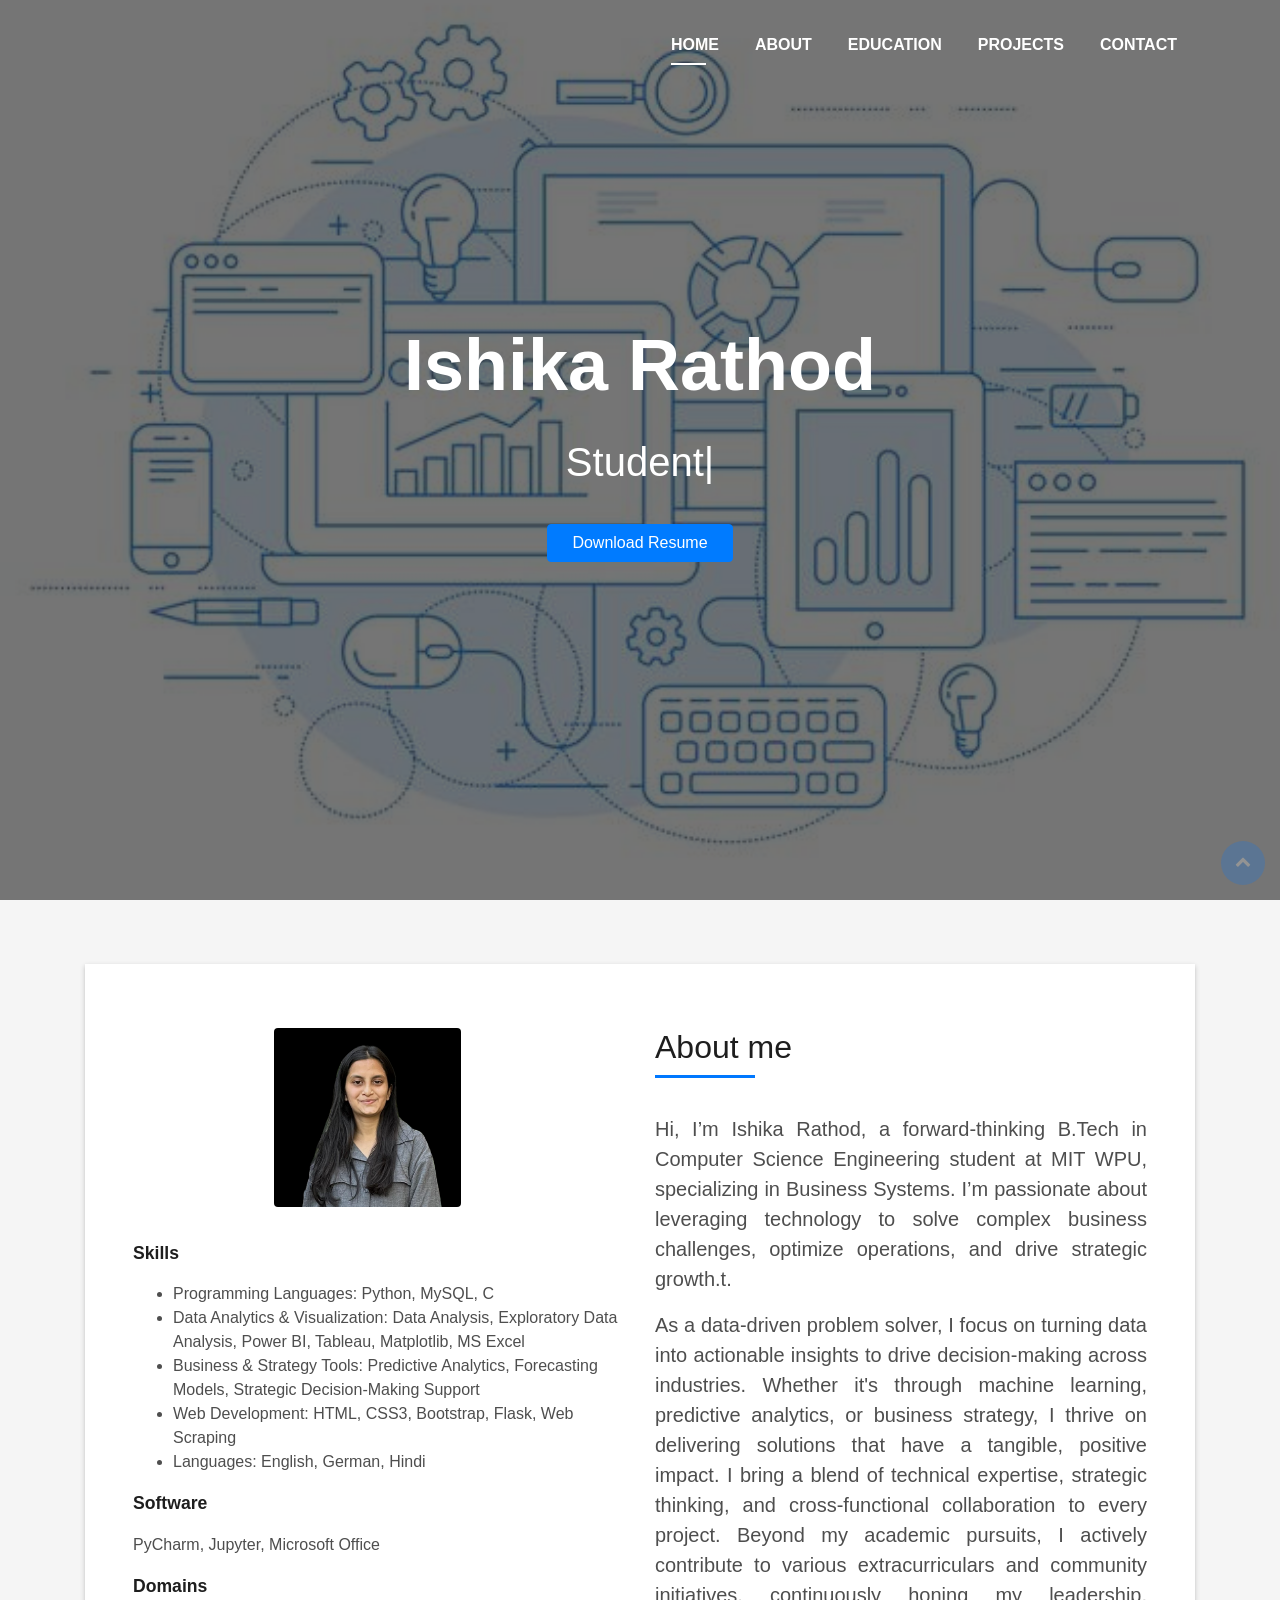
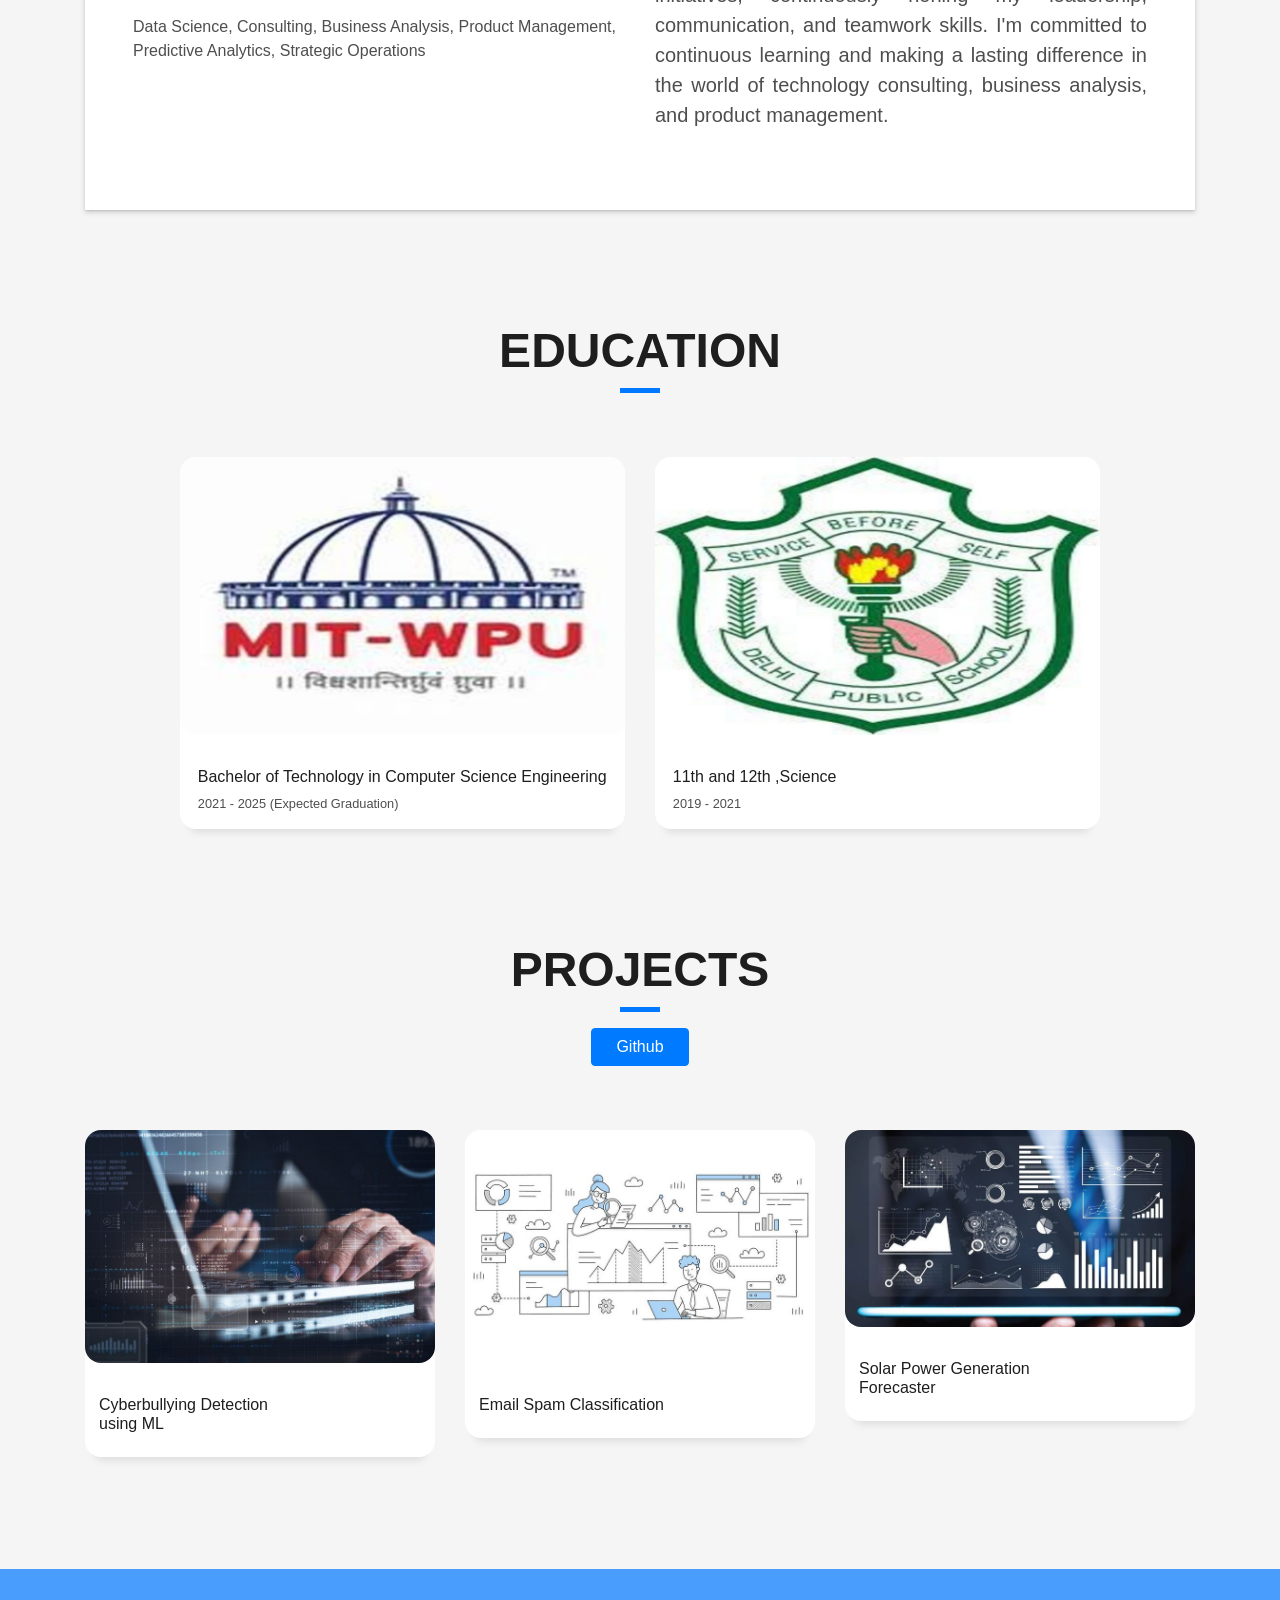
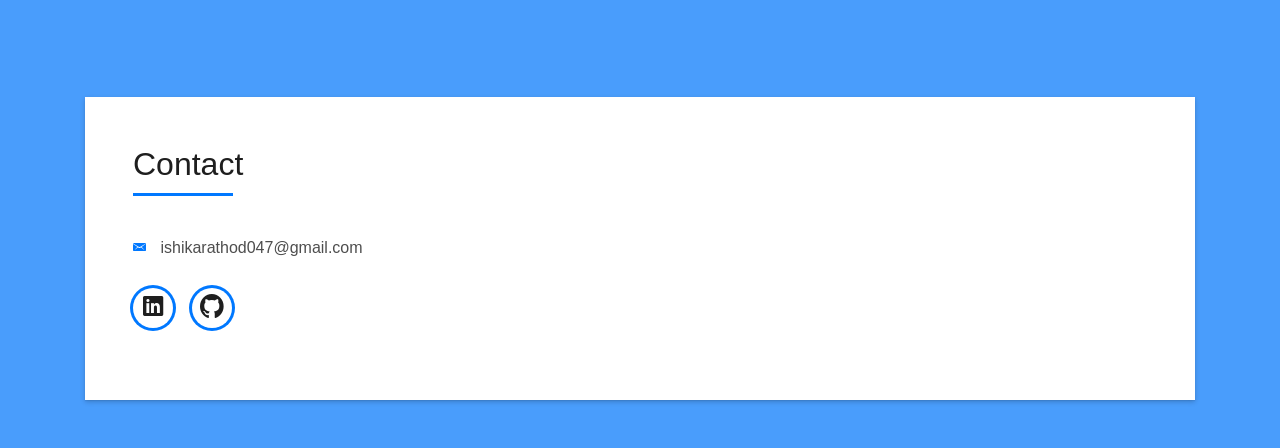
==== commit edb00197: "Update index.html" ====
--- a/index.html
+++ b/index.html
@@ -92,15 +92,15 @@
                   <p class="title-s">Skills</p>
                   <ul>
                     <li>Programming Languages:  Python, MySQL, C </li>
+                    <li>Data Analytics & Visualization: Data Analysis, Exploratory Data Analysis, Power BI, Tableau, Matplotlib, MS Excel</li>
+                    <li>Business & Strategy Tools: Predictive Analytics, Forecasting Models, Strategic Decision-Making Support</li>
                     <li>Web Development: HTML, CSS3, Bootstrap, Flask, Web Scraping</li>
-                    <li>Data Science and ML: NumPy, Pandas, TensorFlow, Scikit-learn, Keras</li>
-                    <li>Data Analytics: Data Visualization, Exploratory Data Analysis, Matplotlib, Tableau, MS Excel, Power BI</li>
                     <li>Languages: English, German, Hindi  </li>
                   </ul>
                   <p class="title-s">Software</p>
                   <p>PyCharm, Jupyter, Microsoft Office</p> <span class="pull-right"></span>
                   <p class="title-s">Domains</p>
-                  <p>Data Science,Business Analyst, Product Management</p> <span class="pull-right"></span>
+                  <p>Data Science, Consulting, Business Analysis, Product Management, Predictive Analytics, Strategic Operations</p> <span class="pull-right"></span>
                 </div>
               </div>
               <div class="col-md-6">
@@ -110,10 +110,10 @@
                       About me
                     </h5>
                   </div>
-                  <p class="lead">
+                  <p class="lead" style="text-align: justify;">
                     Hi, I’m Ishika Rathod, a forward-thinking B.Tech in Computer Science Engineering student at MIT WPU, specializing in Business Systems. I’m passionate about leveraging technology to solve complex business challenges, optimize operations, and drive strategic growth.t.
                   </p>
-                  <p class="lead">
+                  <p class="lead" style="text-align: justify;">
                    As a data-driven problem solver, I focus on turning data into actionable insights to drive decision-making across industries. Whether it's through machine learning, predictive analytics, or business strategy, I thrive on delivering solutions that have a tangible, positive impact. I bring a blend of technical expertise, strategic thinking, and cross-functional collaboration to every project. Beyond my academic pursuits, I actively contribute to various extracurriculars and community initiatives, continuously honing my leadership, communication, and teamwork skills. I'm committed to continuous learning and making a lasting difference in the world of technology consulting, business analysis, and product management.
                   </p>
                 </div>
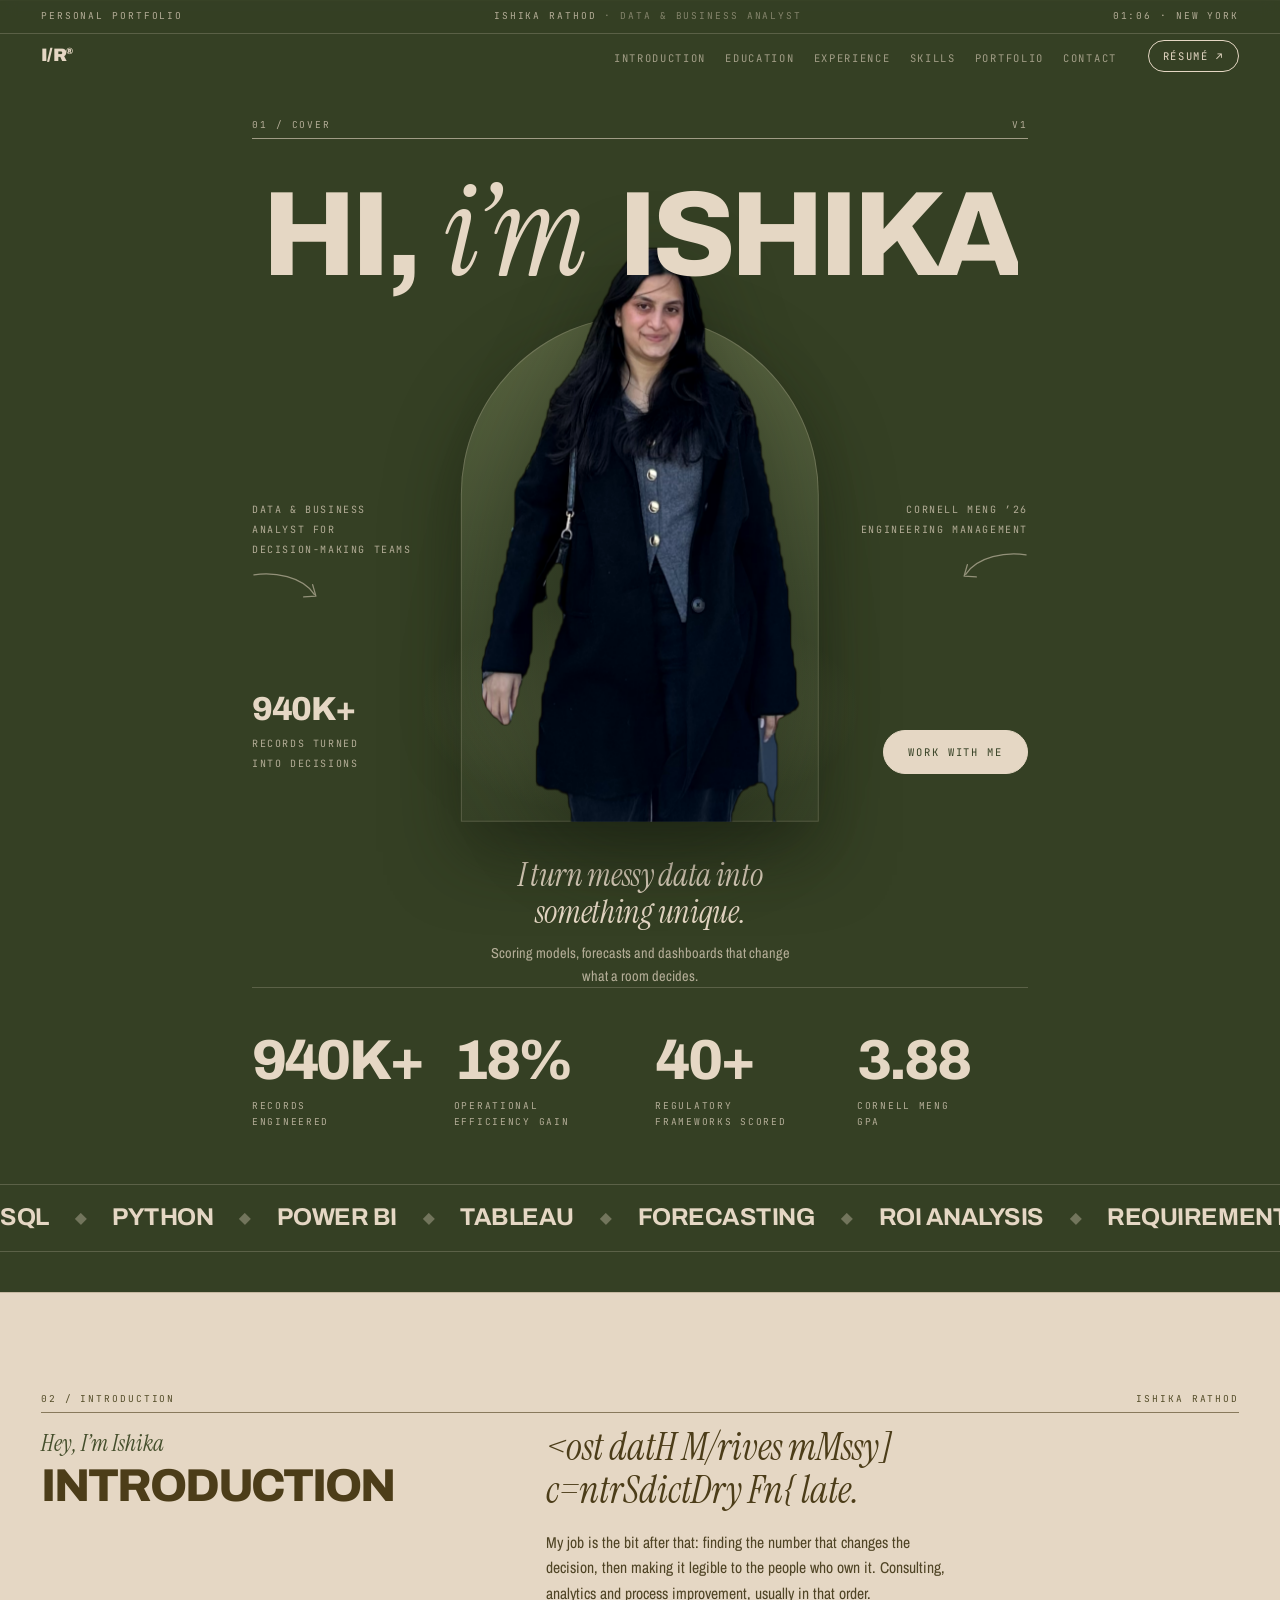
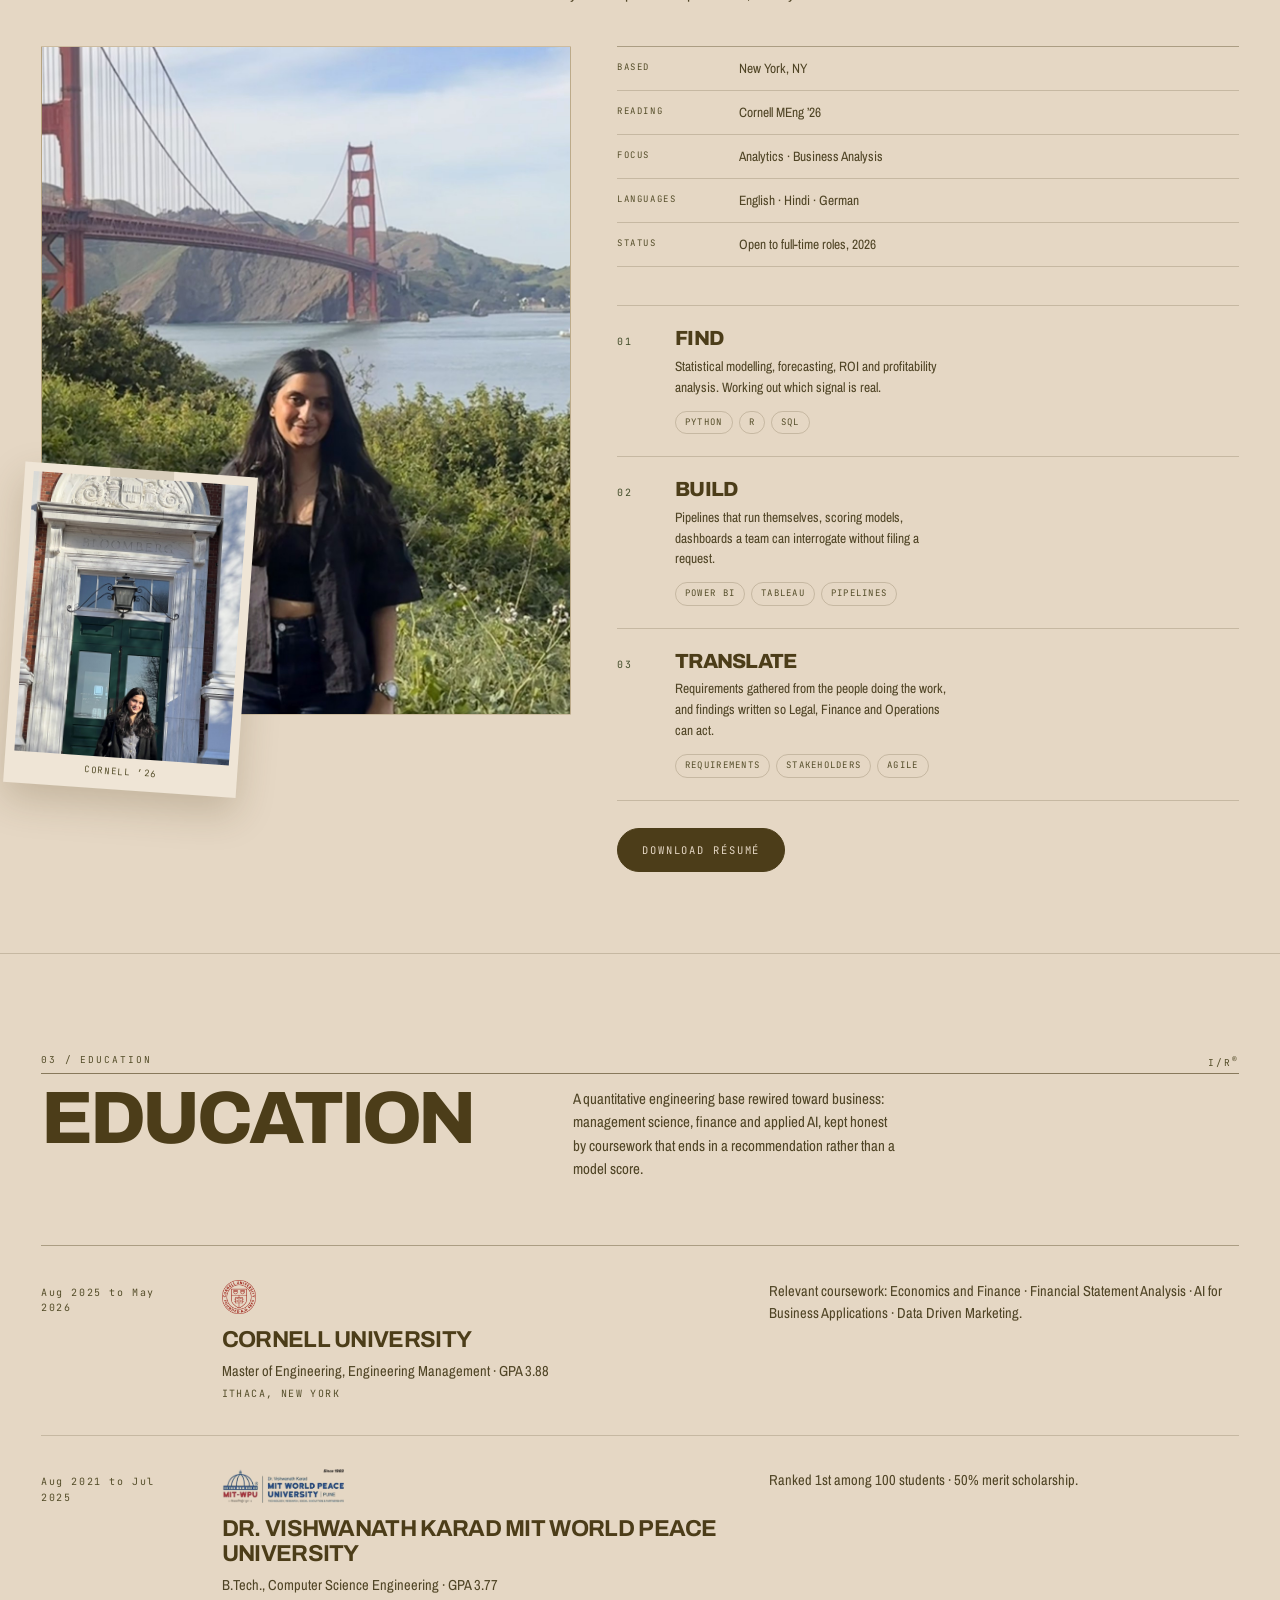
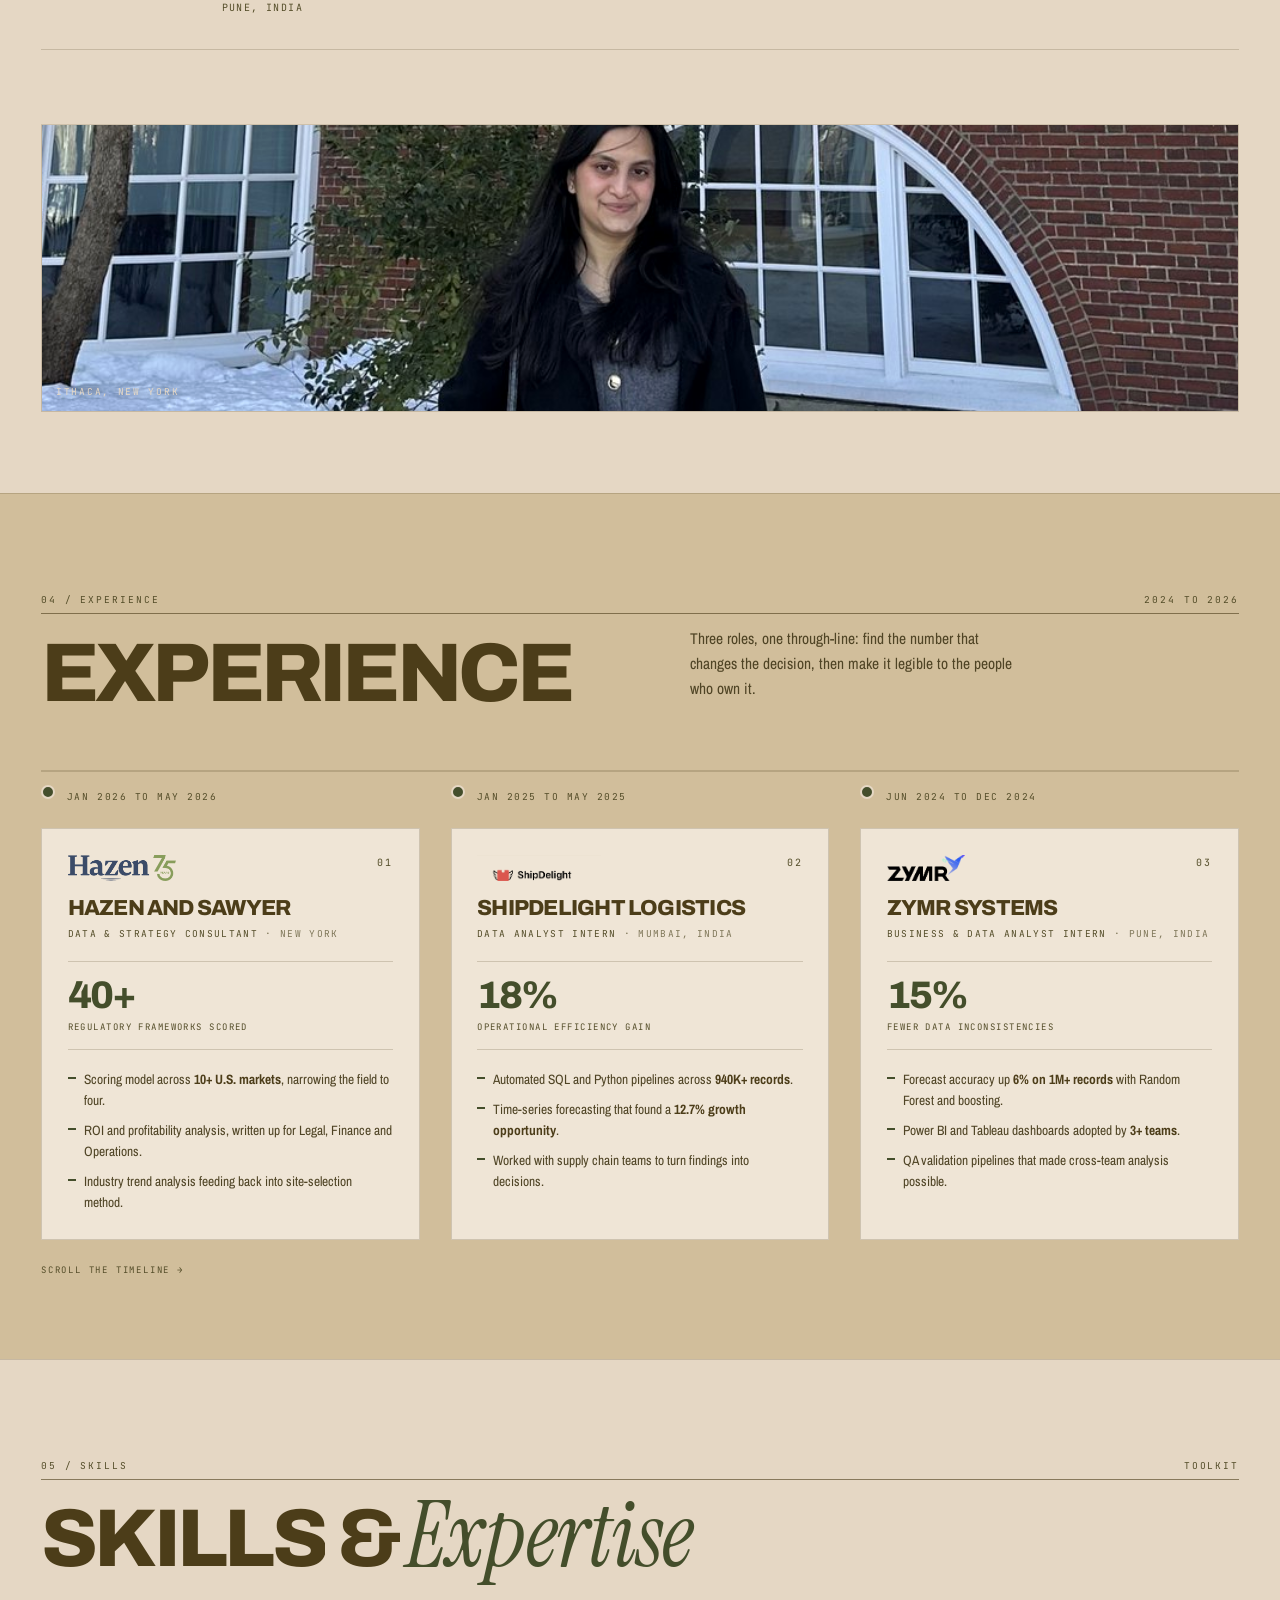
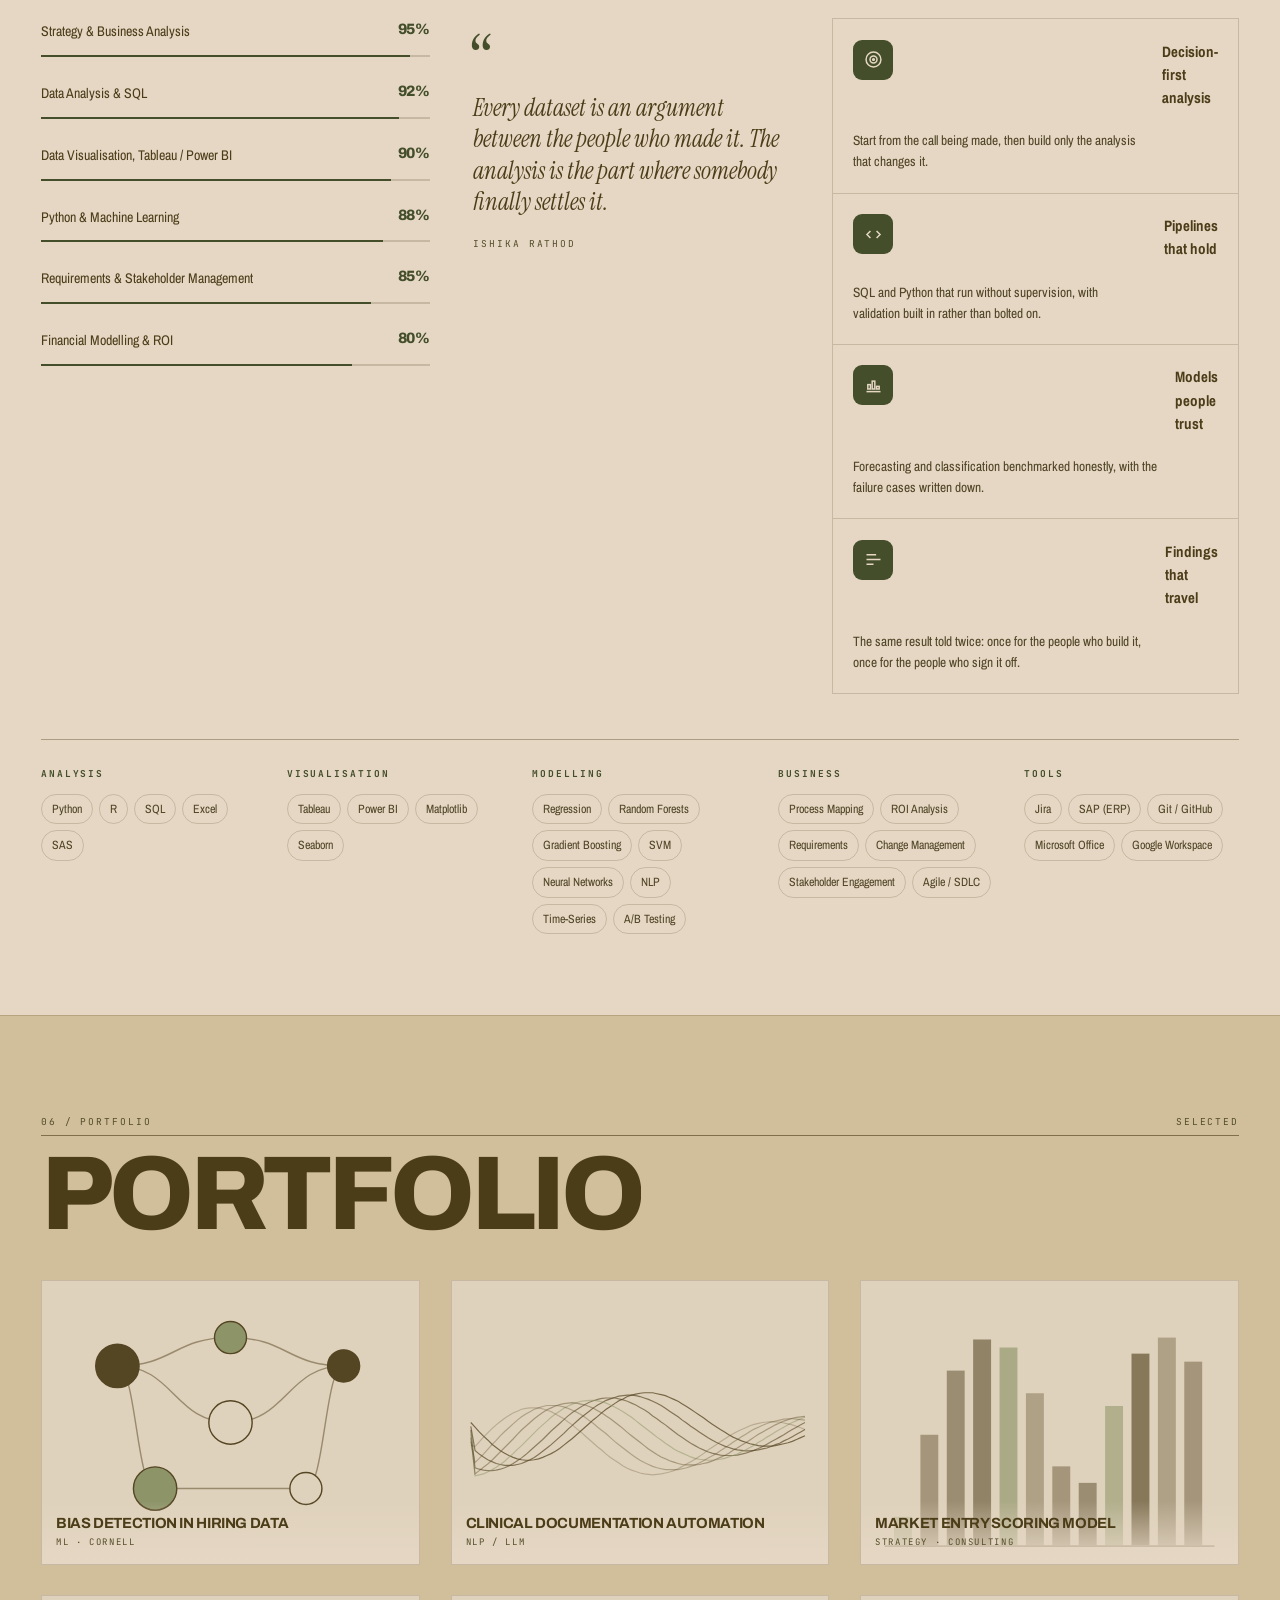
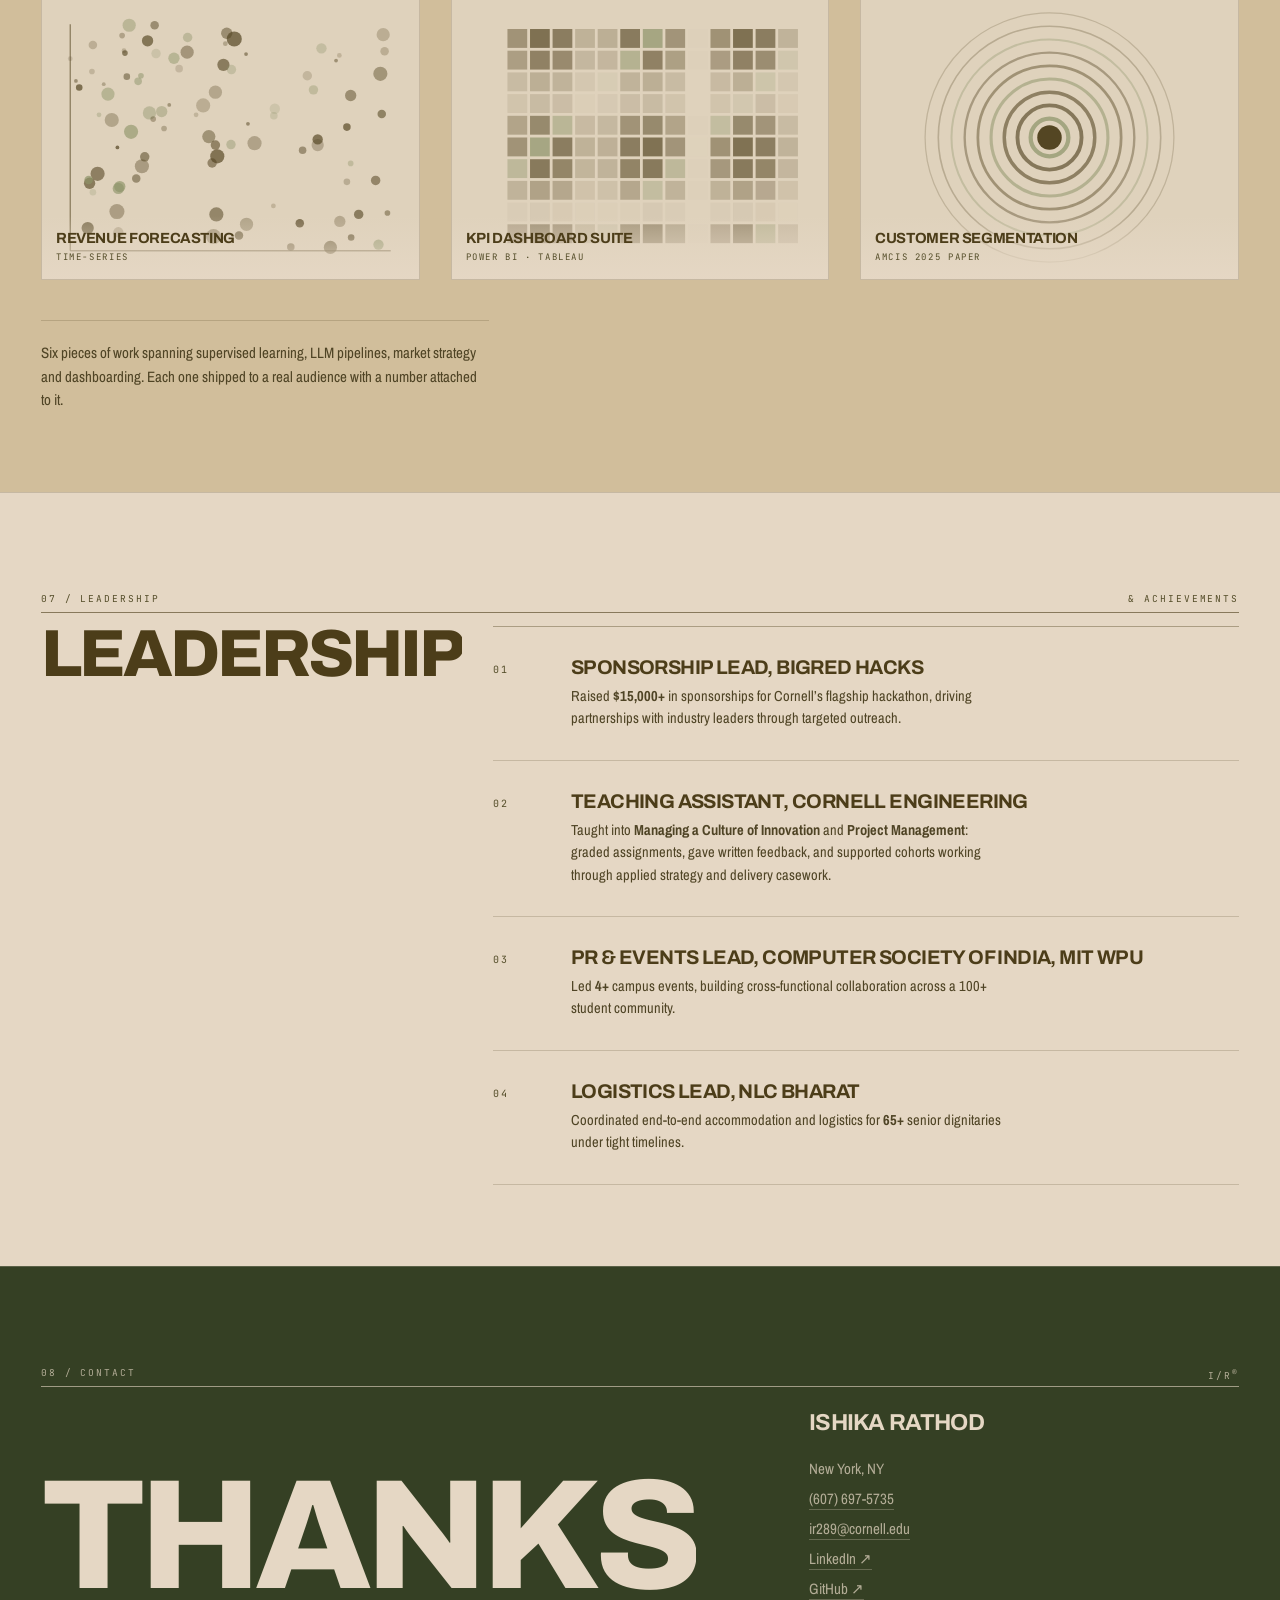
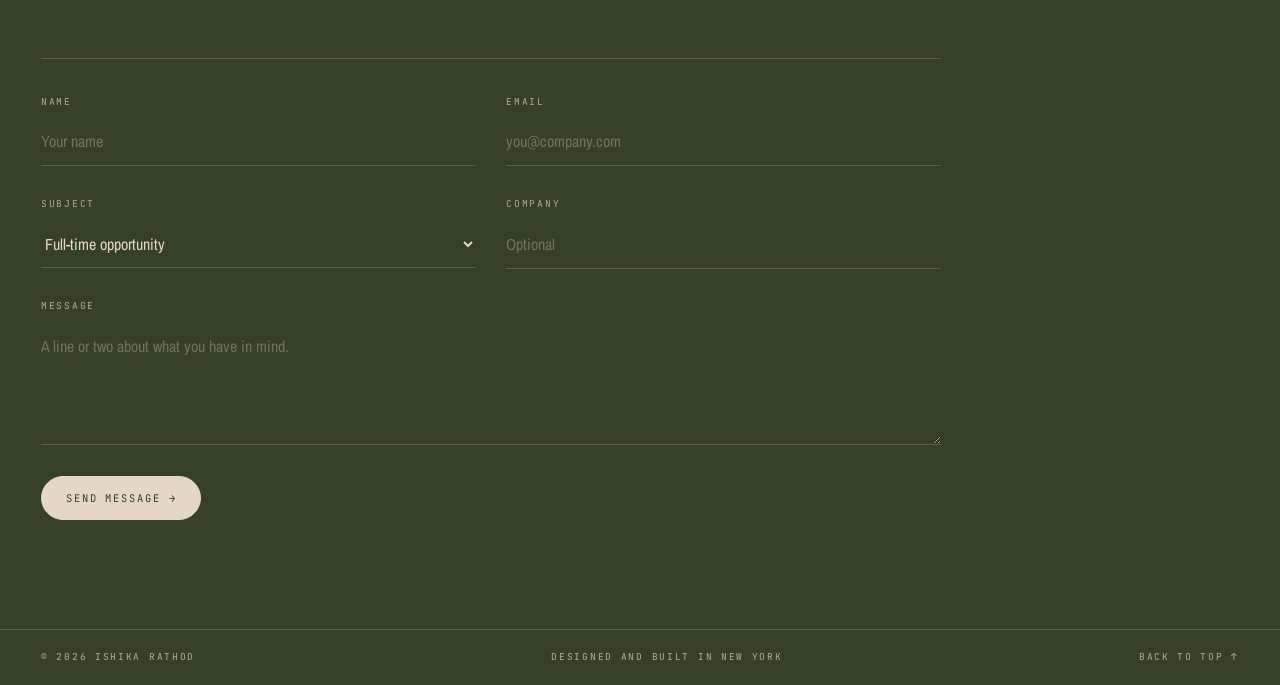
==== commit aea0322d: "Portfolio site Static personal portfolio for Ishika Rathod: cover, introduction, education, experien" ====
--- a/index.html
+++ b/index.html
@@ -1,324 +1,585 @@
-<!DOCTYPE html>
-<html lang="en">
-<head>
-  <meta charset="utf-8">
-  <title>Ishika Rathod</title>
-  <meta content="width=device-width, initial-scale=1.0" name="viewport">
-  <meta content="" name="keywords">
-  <meta content="" name="description">
-
-
-  <link href="static/assets/lib/bootstrap/css/bootstrap.min.css" rel="stylesheet">
-
-  <link href="static/assets/lib/font-awesome/css/font-awesome.min.css" rel="stylesheet">
-  <link href="static/assets/lib/animate/animate.min.css" rel="stylesheet">
-  <link href="static/assets/lib/ionicons/css/ionicons.min.css" rel="stylesheet">
-  <link href="static/assets/lib/owlcarousel/assets/owl.carousel.min.css" rel="stylesheet">
-  <link href="static/assets/lib/lightbox/css/lightbox.min.css" rel="stylesheet">
-
-  <link href="static/assets/css/style.css" rel="stylesheet">
-
-
-</head>
-
-<body id="page-top">
-
-  <!--/ Nav Star /-->
-  <nav class="navbar navbar-b navbar-trans navbar-expand-md fixed-top" id="mainNav">
-    <div class="container">
-      <button class="navbar-toggler collapsed" type="button" data-toggle="collapse" data-target="#navbarDefault"
-        aria-controls="navbarDefault" aria-expanded="false" aria-label="Toggle navigation">
-        <span></span>
-        <span></span>
-        <span></span>
-      </button>
-      <div class="navbar-collapse collapse justify-content-end" id="navbarDefault">
-        <ul class="navbar-nav">
-          <li class="nav-item">
-            <a class="nav-link js-scroll active" href="#home">Home</a>
-          </li>
-          <li class="nav-item">
-            <a class="nav-link js-scroll" href="#about">About</a>
-          </li>
-          <li class="nav-item">
-            <a class="nav-link js-scroll" href="#education">Education</a>
-          </li>
-          <li class="nav-item">
-            <a class="nav-link js-scroll" href="#work">Projects</a>
-          </li>
-          <li class="nav-item">
-            <a class="nav-link js-scroll" href="#contact">Contact</a>
-          </li>
-        </ul>
-      </div>
-    </div>
-  </nav>
-  <!--/ Nav End /-->
-
-  <!--/ Intro Skew Star /-->
-  <div id="home" class="intro route bg-image" style="background-image: url(static/assets/img/banner.jpeg)">
-    <div class="overlay-itro"></div>
-    <div class="intro-content display-table">
-      <div class="table-cell">
-        <div class="container">
-          <!--<p class="display-6 color-d">Hello, world!</p>-->
-          <h1 class="intro-title mb-4">Ishika Rathod</h1>
-          <p class="intro-subtitle"><span class="text-slider-items">Student,Aspiring Data Scientist</span><strong class="text-slider"></strong></p>
-          <p class="pt-3"><a class="btn btn-primary btn js-scroll px-4" href="static/assets/download/IshikaRathod_resume.pdf" download role="button">Download Resume</a></p>
-        </div>
-      </div>
-    </div>
-  </div>
-  <!--/ Intro Skew End /-->
-
-  <section id="about" class="about-mf sect-pt4 route">
-    <div class="container">
-      <div class="row">
-        <div class="col-sm-12">
-          <div class="box-shadow-full">
-            <div class="row">
-              <div class="col-md-6">
-                <div class="row">
-                    <div class="col-sm-3 "></div>
-                    <div class="col-sm-4 col-md-5">
-                    <div class="about-img">
-                      <img src="static/assets/img/pic.png" class="img-fluid rounded b-shadow-a" alt="">
-                    </div>
-                  </div>
-                  <div class="col-sm-6 col-md-7">
-                  </div>
-                </div>
-                <div class="skill-mf">
-                  <p class="title-s">Skills</p>
-                  <ul>
-                    <li>Programming Languages:  Python, MySQL, C </li>
-                    <li>Data Analytics & Visualization: Data Analysis, Exploratory Data Analysis, Power BI, Tableau, Matplotlib, MS Excel</li>
-                    <li>Business & Strategy Tools: Predictive Analytics, Forecasting Models, Strategic Decision-Making Support</li>
-                    <li>Web Development: HTML, CSS3, Bootstrap, Flask, Web Scraping</li>
-                    <li>Languages: English, German, Hindi  </li>
-                  </ul>
-                  <p class="title-s">Software</p>
-                  <p>PyCharm, Jupyter, Microsoft Office</p> <span class="pull-right"></span>
-                  <p class="title-s">Domains</p>
-                  <p>Data Science, Consulting, Business Analysis, Product Management, Predictive Analytics, Strategic Operations</p> <span class="pull-right"></span>
-                </div>
-              </div>
-              <div class="col-md-6">
-                <div class="about-me pt-4 pt-md-0">
-                  <div class="title-box-2">
-                    <h5 class="title-left">
-                      About me
-                    </h5>
-                  </div>
-                  <p class="lead" style="text-align: justify;">
-                    Hi, I’m Ishika Rathod, a forward-thinking B.Tech in Computer Science Engineering student at MIT WPU, specializing in Business Systems. I’m passionate about leveraging technology to solve complex business challenges, optimize operations, and drive strategic growth.t.
-                  </p>
-                  <p class="lead" style="text-align: justify;">
-                   As a data-driven problem solver, I focus on turning data into actionable insights to drive decision-making across industries. Whether it's through machine learning, predictive analytics, or business strategy, I thrive on delivering solutions that have a tangible, positive impact. I bring a blend of technical expertise, strategic thinking, and cross-functional collaboration to every project. Beyond my academic pursuits, I actively contribute to various extracurriculars and community initiatives, continuously honing my leadership, communication, and teamwork skills. I'm committed to continuous learning and making a lasting difference in the world of technology consulting, business analysis, and product management.
-                  </p>
-                </div>
-              </div>
-            </div>
-          </div>
-        </div>
-      </div>
-    </div>
-  </section>
-
-  <!--/ Section education Star /-->
-  <section id="education" class="portfolio-mf sect-pt4 route">
-      <div class="container">
-        <div class="row">
-          <div class="col-sm-12">
-            <div class="title-box text-center">
-              <h3 class="title-a">
-                Education
-              </h3>
-              <div class="line-mf"></div>
-            </div>
-          </div>
-        </div>
-        <div class="row">
-
-          <div class="col-md-1">
-          </div>
-
-          <div class="col-md-5">
-            <div class="work-box">
-                <div class="work-img">
-                  <img src="static/assets/img/mitwpu.jpg" alt="" class="img-fluid">
-                </div>
-              </a>
-              <div class="work-content">
-                <div class="row">
-                  <div class="col-sm-12">
-                    <h2 class="w-title">Bachelor of Technology in Computer Science Engineering</h2>
-                    <div class="w-more">
-                       <span class="w-date">2021 - 2025 (Expected Graduation)</span>
-                    </div>
-                  </div>
-                  <!-- <div class="col-sm-4">
-                    <div class="w-like">
-                      <a href="portfolio-details.html"> <span class="ion-ios-plus-outline"></span></a>
-                    </div>
-                  </div> -->
-                </div>
-              </div>
-            </div>
-          </div>
-
-          <div class="col-md-5">
-            <div class="work-box">
-                <div class="work-img">
-                  <img src="static/assets/img/dps.jpg" alt="" class="img-fluid">
-                </div>
-              </a>
-              <div class="work-content">
-                <div class="row">
-                  <div class="col-sm-12">
-                    <h2 class="w-title">11th and 12th ,Science</h2>
-                    <div class="w-more">
-                       <span class="w-date">2019 - 2021</span>
-                    </div>
-                  </div>
-                  <!-- <div class="col-sm-4">
-                    <div class="w-like">
-                      <a href="portfolio-details.html"> <span class="ion-ios-plus-outline"></span></a>
-                    </div>
-                  </div> -->
-                </div>
-              </div>
-            </div>
-          </div>
-
-          <div class="col-md-1">
-          </div>
-        </div>
-      </div>
-    </section>
-  <!--/ Section Education End /-->
-
-  <!--/ Section Portfolio Star /-->
-  <section id="work" class="portfolio-mf sect-pt4 route">
-    <div class="container">
-      <div class="row">
-        <div class="col-sm-12">
-          <div class="title-box text-center">
-            <h3 class="title-a">
-              Projects
-            </h3>
-            <div class="line-mf"></div>
-            <p class="pt-3"><a class="btn btn-primary btn js-scroll px-4" href="https://github.com/ishikarathod" role="button">Github</a></p>
-          </div>
-        </div>
-      </div>
-      <div class="row">
-        <div class="col-md-4">
-          <div class="work-box">
-            <a href="https://github.com/ishikarathod/Cyberbullying-Detection">
-              <div class="work-img">
-                <img src="static/assets/img/p1.jpeg" alt="" class="img-fluid">
-              </div>
-              <div class="work-content">
-                <div class="row">
-                  <div class="col-sm-8">
-                    <h2 class="w-title"><a href="https://github.com/ishikarathod/Cyberbullying-Detection">Cyberbullying Detection using ML</a></h2>
-                  </div>
-                </div>
-              </div>
-            </a>
-          </div>
-        </div>
-        <div class="col-md-4">
-          <div class="work-box">
-            <a href="https://github.com/ishikarathod/Email_Spam_Detection">
-              <div class="work-img">
-                <img src="static/assets/img/p2.jpeg" alt="" class="img-fluid">
-              </div>
-              <div class="work-content">
-                <div class="row">
-                  <div class="col-sm-8">
-                    <h2 class="w-title">Email Spam Classification</h2>
-                  </div>
-                </div>
-              </div>
-            </a>
-          </div>
-        </div>
-        <div class="col-md-4">
-          <div class="work-box">
-            <a href="https://github.com/ishikarathod/Solar-Power-Generation-Forecaster">
-              <div class="work-img">
-                <img src="static/assets/img/powerbi.jpeg" alt="" class="img-fluid">
-              </div>
-              <div class="work-content">
-                <div class="row">
-                  <div class="col-sm-8">
-                    <h2 class="w-title">Solar Power Generation Forecaster</h2>
-                  </div>
-                </div>
-              </div>
-            </a>
-          </div>
-        </div>
-      </div>
-    </div>
-  </section>
-  <!--/ Section Portfolio End /-->
-
-  <!--/ Section Contact-Footer Star /-->
-  <section class="paralax-mf footer-paralax bg-image sect-mt4 route" style="background-image: url(static/assets/img/overlay-bg.jpg)">
-    <div class="overlay-mf"></div>
-    <div class="container">
-      <div class="row">
-        <div class="col-sm-12">
-          <div class="contact-mf">
-            <div id="contact" class="box-shadow-full">
-              <div class="row">
-                <div class="col-md-6">
-                  <div class="title-box-2 pt-4 pt-md-0">
-                      <h5 class="title-left">
-                        Contact
-                      </h5>
-                    </div>
-                  <div class="more-info">
-                    <ul class="list-ico">
-                      <li><span class="ion-email"></span> ishikarathod047@gmail.com</li>
-                    </ul>
-                  </div>
-                  <div class="socials">
-                    <ul>
-                      <li><a href="www.linkedin.com/in/ishika-rathod"><span class="ico-circle"><i class="ion-social-linkedin"></i></span></a></li>
-                      <li><a href="https://github.com/ishikarathod"><span class="ico-circle"><i class="ion-social-github"></i></span></a></li>
-                    </ul>
-                  </div>
-                </div>
-              </div>
-            </div>
-          </div>
-        </div>
-      </div>
-    </div>
-  </section>
-  <!--/ Section Contact-footer End /-->
-
-  <a href="#" class="back-to-top"><i class="fa fa-chevron-up"></i></a>
-  <div id="preloader"></div>
-
-  <!-- JavaScript Libraries -->
-  <script src="static/assets/lib/jquery/jquery.min.js"></script>
-  <script src="static/assets/lib/jquery/jquery-migrate.min.js"></script>
-  <script src="static/assets/lib/popper/popper.min.js"></script>
-  <script src="static/assets/lib/bootstrap/js/bootstrap.min.js"></script>
-  <script src="static/assets/lib/easing/easing.min.js"></script>
-  <script src="static/assets/lib/counterup/jquery.waypoints.min.js"></script>
-  <script src="static/assets/lib/counterup/jquery.counterup.js"></script>
-  <script src="static/assets/lib/owlcarousel/owl.carousel.min.js"></script>
-  <script src="static/assets/lib/lightbox/js/lightbox.min.js"></script>
-  <script src="static/assets/lib/typed/typed.min.js"></script>
-
-  <!-- Template Main Javascript File -->
-  <script src="static/assets/js/main.js"></script>
-
-</body>
-</html>
+<!DOCTYPE html>
+<html lang="en">
+<head>
+<meta charset="utf-8" />
+<meta name="viewport" content="width=device-width, initial-scale=1" />
+<title>Ishika Rathod · Data &amp; Business Analyst</title>
+<meta name="description" content="Portfolio of Ishika Rathod, a data-driven analytics and business analysis professional. Cornell MEng, Engineering Management. SQL, Python, Power BI, Tableau." />
+<meta name="author" content="Ishika Rathod" />
+
+<meta property="og:type" content="website" />
+<meta property="og:title" content="Ishika Rathod · Data &amp; Business Analyst" />
+<meta property="og:description" content="Turning complex data into actionable business insight." />
+<meta property="og:image" content="assets/img/photo-portrait.jpg" />
+
+<link rel="icon" href="data:image/svg+xml,<svg xmlns='http://www.w3.org/2000/svg' viewBox='0 0 100 100'><rect width='100' height='100' fill='%23354024'/><text y='72' x='50' font-size='62' font-family='Helvetica,Arial' font-weight='bold' fill='%23E5D7C4' text-anchor='middle'>I</text></svg>" />
+
+<link rel="preconnect" href="https://fonts.googleapis.com" />
+<link rel="preconnect" href="https://fonts.gstatic.com" crossorigin />
+<link href="https://fonts.googleapis.com/css2?family=Archivo:wght@400;500;600;700;800;900&family=Archivo+Narrow:wght@400;600;700&family=Instrument+Serif:ital@0;1&family=JetBrains+Mono:wght@400;500&display=swap" rel="stylesheet" />
+
+<script>document.documentElement.className += " js";</script>
+<link rel="stylesheet" href="assets/css/style.css?v=c4a24b36" />
+</head>
+<body>
+
+<!-- ══════════════════ LOADER ══════════════════ -->
+<div class="loader" id="loader" aria-hidden="true">
+  <div class="loader__inner">
+    <span class="loader__label">Personal Portfolio</span>
+    <span class="loader__name">Ishika<br />Rathod</span>
+    <span class="loader__count" id="loaderCount">00</span>
+  </div>
+  <div class="loader__bar"><i id="loaderBar"></i></div>
+</div>
+
+<!-- ══════════════════ RUNNING HEADER ══════════════════ -->
+<header class="runhead" id="runhead">
+  <span class="runhead__l">Personal&nbsp;Portfolio</span>
+  <span class="runhead__c">Ishika&nbsp;Rathod <em>· Data &amp; Business Analyst</em></span>
+  <span class="runhead__r"><span id="clock">··</span> · New&nbsp;York</span>
+</header>
+
+<!-- ══════════════════ NAV ══════════════════ -->
+<nav class="nav" id="nav" aria-label="Primary">
+  <a href="#top" class="nav__mark" aria-label="Home">I/R<sup>®</sup></a>
+  <ul class="nav__list" id="navList">
+    <li><a href="#intro" data-nav>Introduction</a></li>
+    <li><a href="#education" data-nav>Education</a></li>
+    <li><a href="#experience" data-nav>Experience</a></li>
+    <li><a href="#skills" data-nav>Skills</a></li>
+    <li><a href="#portfolio" data-nav>Portfolio</a></li>
+    <li><a href="#contact" data-nav>Contact</a></li>
+  </ul>
+  <a class="nav__cta" href="assets/docs/Ishika_Rathod_Resume.pdf" target="_blank" rel="noopener">Résumé ↗</a>
+  <button class="nav__burger" id="burger" aria-label="Menu" aria-expanded="false"><i></i><i></i></button>
+</nav>
+
+<div class="drawer" id="drawer" aria-hidden="true">
+  <a href="#intro">Introduction</a>
+  <a href="#education">Education</a>
+  <a href="#experience">Experience</a>
+  <a href="#skills">Skills</a>
+  <a href="#portfolio">Portfolio</a>
+  <a href="#leadership">Leadership</a>
+  <a href="#contact">Contact</a>
+  <a href="assets/docs/Ishika_Rathod_Resume.pdf" target="_blank" rel="noopener">Résumé ↗</a>
+</div>
+
+<main id="top">
+
+<!-- ══════════════════ 01 · COVER ══════════════════ -->
+<section class="slide slide--dark cover" id="hero">
+  <div class="slide__frame">
+    <span class="corner corner--tl">01 / Cover</span>
+    <span class="corner corner--tr">v1</span>
+
+    <div class="cover__stage">
+
+      <h1 class="cover__title" id="coverTitle">
+        <span class="mask"><i>Hi,</i></span>
+        <span class="mask"><i><em>I&rsquo;m</em></i></span>
+        <span class="mask"><i>Ishika</i></span>
+      </h1>
+
+      <div class="cover__portrait">
+        <div class="cover__glow" aria-hidden="true"></div>
+        <img class="cover__figure" id="coverFigure"
+             src="assets/img/ishika-cutout.png"
+             alt="Ishika Rathod" width="659" height="1174" fetchpriority="high" />
+      </div>
+
+      <div class="note note--tl">
+        <p>Data &amp; business<br />analyst for<br />decision-making teams</p>
+        <svg class="squiggle" viewBox="0 0 90 54" fill="none" aria-hidden="true">
+          <path d="M2 6C26 2 62 8 76 30" stroke="currentColor" stroke-width="1.6" stroke-linecap="round"/>
+          <path d="M78 32L74 18M78 32L63 33" stroke="currentColor" stroke-width="1.6" stroke-linecap="round"/>
+        </svg>
+      </div>
+
+      <div class="note note--tr">
+        <p>Cornell MEng &rsquo;26<br />Engineering Management</p>
+        <svg class="squiggle squiggle--flip" viewBox="0 0 90 54" fill="none" aria-hidden="true">
+          <path d="M2 6C26 2 62 8 76 30" stroke="currentColor" stroke-width="1.6" stroke-linecap="round"/>
+          <path d="M78 32L74 18M78 32L63 33" stroke="currentColor" stroke-width="1.6" stroke-linecap="round"/>
+        </svg>
+      </div>
+
+      <div class="note note--bl">
+        <b>940K+</b>
+        <p>records turned<br />into decisions</p>
+      </div>
+
+      <a class="cover__cta btn btn--light magnetic" href="#contact">Work with me</a>
+    </div>
+
+    <p class="cover__lede">
+      <b>I turn messy data into something unique.</b>
+      <span>Scoring models, forecasts and dashboards that change what a room decides.</span>
+    </p>
+
+    <div class="hero__stats" data-stagger>
+      <div class="stat"><b data-count="940" data-suffix="K+">0</b><span>Records<br />engineered</span></div>
+      <div class="stat"><b data-count="18" data-suffix="%">0</b><span>Operational<br />efficiency gain</span></div>
+      <div class="stat"><b data-count="40" data-suffix="+">0</b><span>Regulatory<br />frameworks scored</span></div>
+      <div class="stat"><b data-count="3" data-suffix=".88">0</b><span>Cornell MEng<br />GPA</span></div>
+    </div>
+  </div>
+
+  <div class="marquee" aria-hidden="true">
+    <div class="marquee__track" id="marquee">
+      <span>SQL</span><i>&#9670;</i><span>Python</span><i>&#9670;</i><span>Power BI</span><i>&#9670;</i><span>Tableau</span><i>&#9670;</i><span>Forecasting</span><i>&#9670;</i><span>ROI Analysis</span><i>&#9670;</i><span>Requirements Gathering</span><i>&#9670;</i><span>Agile / SDLC</span><i>&#9670;</i>
+      <span>SQL</span><i>&#9670;</i><span>Python</span><i>&#9670;</i><span>Power BI</span><i>&#9670;</i><span>Tableau</span><i>&#9670;</i><span>Forecasting</span><i>&#9670;</i><span>ROI Analysis</span><i>&#9670;</i><span>Requirements Gathering</span><i>&#9670;</i><span>Agile / SDLC</span><i>&#9670;</i>
+    </div>
+  </div>
+</section>
+
+<!-- ══════════════════ 02 · INTRODUCTION ══════════════════ -->
+<section class="slide" id="intro">
+  <div class="slide__frame">
+    <span class="corner corner--tl">02 / Introduction</span>
+    <span class="corner corner--tr">Ishika Rathod</span>
+
+    <!-- row one: who, and the claim -->
+    <div class="intro__top">
+      <div class="intro__head">
+        <span class="script">Hey, I&rsquo;m Ishika</span>
+        <h2 class="display display--l reveal" data-split>Introduction</h2>
+      </div>
+      <div class="intro__say">
+        <p class="intro__statement" data-scramble>Most data arrives messy, contradictory and late.</p>
+        <p class="intro__sub">My job is the bit after that: finding the number that changes the
+          decision, then making it legible to the people who own it. Consulting, analytics
+          and process improvement, usually in that order.</p>
+      </div>
+    </div>
+
+    <!-- row two: the photographs beside the facts and the three moves, sized so
+         neither column runs out before the other -->
+    <div class="intro__body">
+      <div class="intro__media">
+        <figure class="frame reveal-clip">
+          <img src="assets/img/photo-portrait.jpg" alt="Ishika Rathod" width="1100" height="1388" loading="lazy" />
+        </figure>
+        <figure class="polaroid reveal-scale" data-parallax="-0.04">
+          <img src="assets/img/photo-cornell.jpg" alt="Bloomberg Center, Cornell Tech" width="900" height="1173" loading="lazy" />
+          <figcaption>Cornell &rsquo;26</figcaption>
+        </figure>
+      </div>
+
+      <div class="intro__side">
+        <ul class="intro__facts" data-stagger>
+          <li><span>Based</span> New York, NY</li>
+          <li><span>Reading</span> Cornell MEng &rsquo;26</li>
+          <li><span>Focus</span> Analytics &middot; Business Analysis</li>
+          <li><span>Languages</span> English &middot; Hindi &middot; German</li>
+          <li><span>Status</span> Open to full-time roles, 2026</li>
+        </ul>
+
+        <ol class="moves" data-stagger>
+          <li class="move">
+            <span class="move__no">01</span>
+            <div>
+              <h3>Find</h3>
+              <p>Statistical modelling, forecasting, ROI and profitability analysis. Working out which signal is real.</p>
+              <ul class="move__tags"><li>Python</li><li>R</li><li>SQL</li></ul>
+            </div>
+          </li>
+          <li class="move">
+            <span class="move__no">02</span>
+            <div>
+              <h3>Build</h3>
+              <p>Pipelines that run themselves, scoring models, dashboards a team can interrogate without filing a request.</p>
+              <ul class="move__tags"><li>Power BI</li><li>Tableau</li><li>Pipelines</li></ul>
+            </div>
+          </li>
+          <li class="move">
+            <span class="move__no">03</span>
+            <div>
+              <h3>Translate</h3>
+              <p>Requirements gathered from the people doing the work, and findings written so Legal, Finance and Operations can act.</p>
+              <ul class="move__tags"><li>Requirements</li><li>Stakeholders</li><li>Agile</li></ul>
+            </div>
+          </li>
+        </ol>
+
+        <a class="btn btn--light magnetic" href="assets/docs/Ishika_Rathod_Resume.pdf" target="_blank" rel="noopener">Download r&eacute;sum&eacute;</a>
+      </div>
+    </div>
+  </div>
+</section>
+
+<!-- ══════════════════ 03 · EDUCATION ══════════════════ -->
+<section class="slide" id="education">
+  <div class="slide__frame">
+    <span class="corner corner--tl">03 / Education</span>
+    <span class="corner corner--tr">I/R<sup>&reg;</sup></span>
+
+    <div class="edu__grid">
+      <h2 class="display display--l reveal" data-split>Education</h2>
+
+      <div class="edu__note reveal">
+        <p>
+          A quantitative engineering base rewired toward business: management
+          science, finance and applied AI, kept honest by coursework that ends
+          in a recommendation rather than a model score.
+        </p>
+      </div>
+
+      <ol class="edu__list">
+        <li class="edu__item reveal">
+          <span class="edu__year">Aug 2025 to May 2026</span>
+          <div class="edu__main">
+            <span class="orglogo orglogo--edu"><img src="assets/img/logos/cornell.png" alt="Cornell University logo" /></span>
+            <h3>Cornell University</h3>
+            <p class="edu__deg">Master of Engineering, Engineering Management &middot; GPA 3.88</p>
+            <p class="edu__where">Ithaca, New York</p>
+          </div>
+          <p class="edu__desc">
+            Relevant coursework: Economics and Finance &middot; Financial Statement
+            Analysis &middot; AI for Business Applications &middot; Data Driven Marketing.
+          </p>
+        </li>
+        <li class="edu__item reveal">
+          <span class="edu__year">Aug 2021 to Jul 2025</span>
+          <div class="edu__main">
+            <span class="orglogo orglogo--edu"><img src="assets/img/logos/mitwpu.png" alt="MIT World Peace University logo" /></span>
+            <h3>Dr. Vishwanath Karad MIT World Peace University</h3>
+            <p class="edu__deg">B.Tech., Computer Science Engineering &middot; GPA 3.77</p>
+            <p class="edu__where">Pune, India</p>
+          </div>
+          <p class="edu__desc">
+            Ranked 1st among 100 students &middot; 50% merit scholarship.
+          </p>
+        </li>
+      </ol>
+
+      <figure class="edu__photo reveal-clip">
+        <img src="assets/img/photo-campus.jpg" alt="Ishika on the Cornell campus" width="1000" height="1274" loading="lazy" />
+        <figcaption>Ithaca, New York</figcaption>
+      </figure>
+    </div>
+  </div>
+</section>
+
+<!-- ══════════════════ 04 · EXPERIENCE ══════════════════ -->
+<section class="slide slide--soft" id="experience">
+  <div class="slide__frame">
+    <span class="corner corner--tl">04 / Experience</span>
+    <span class="corner corner--tr">2024 to 2026</span>
+
+    <div class="sechead">
+      <h2 class="display display--l reveal" data-split>Experience</h2>
+      <p class="sechead__note reveal">Three roles, one through-line: find the number
+        that changes the decision, then make it legible to the people who own it.</p>
+    </div>
+
+    <div class="htl" id="htl">
+      <div class="htl__scroller">
+        <div class="htl__rail" aria-hidden="true"><i id="htlProgress"></i></div>
+        <ol class="htl__track">
+          <li class="htl__item reveal">
+            <span class="htl__node" aria-hidden="true"></span>
+            <span class="htl__date">Jan 2026 to May 2026</span>
+
+            <article class="htl__card">
+              <span class="htl__no">01</span>
+              <span class="orglogo"><img src="assets/img/logos/hazen.png" alt="Hazen and Sawyer logo" /></span>
+              <h3>Hazen and Sawyer</h3>
+              <p class="htl__role">Data &amp; Strategy Consultant<em>New York</em></p>
+
+              <div class="htl__metric">
+                <b>40+</b>
+                <span>regulatory frameworks scored</span>
+              </div>
+
+              <ul class="htl__points">
+              <li>Scoring model across <b>10+ U.S. markets</b>, narrowing the field to four.</li>
+              <li>ROI and profitability analysis, written up for Legal, Finance and Operations.</li>
+              <li>Industry trend analysis feeding back into site-selection method.</li>
+              </ul>
+            </article>
+          </li>
+
+          <li class="htl__item reveal">
+            <span class="htl__node" aria-hidden="true"></span>
+            <span class="htl__date">Jan 2025 to May 2025</span>
+
+            <article class="htl__card">
+              <span class="htl__no">02</span>
+              <span class="orglogo"><img src="assets/img/logos/shipdelight.png" alt="ShipDelight logo" /></span>
+              <h3>ShipDelight Logistics</h3>
+              <p class="htl__role">Data Analyst Intern<em>Mumbai, India</em></p>
+
+              <div class="htl__metric">
+                <b>18%</b>
+                <span>operational efficiency gain</span>
+              </div>
+
+              <ul class="htl__points">
+              <li>Automated SQL and Python pipelines across <b>940K+ records</b>.</li>
+              <li>Time-series forecasting that found a <b>12.7% growth opportunity</b>.</li>
+              <li>Worked with supply chain teams to turn findings into decisions.</li>
+              </ul>
+            </article>
+          </li>
+
+          <li class="htl__item reveal">
+            <span class="htl__node" aria-hidden="true"></span>
+            <span class="htl__date">Jun 2024 to Dec 2024</span>
+
+            <article class="htl__card">
+              <span class="htl__no">03</span>
+              <span class="orglogo"><img src="assets/img/logos/zymr.png" alt="Zymr logo" /></span>
+              <h3>Zymr Systems</h3>
+              <p class="htl__role">Business &amp; Data Analyst Intern<em>Pune, India</em></p>
+
+              <div class="htl__metric">
+                <b>15%</b>
+                <span>fewer data inconsistencies</span>
+              </div>
+
+              <ul class="htl__points">
+              <li>Forecast accuracy up <b>6% on 1M+ records</b> with Random Forest and boosting.</li>
+              <li>Power BI and Tableau dashboards adopted by <b>3+ teams</b>.</li>
+              <li>QA validation pipelines that made cross-team analysis possible.</li>
+              </ul>
+            </article>
+          </li>
+        </ol>
+      </div>
+      <p class="htl__hint" aria-hidden="true">Scroll the timeline &#8594;</p>
+    </div>
+  </div>
+</section>
+
+<!-- ══════════════════ 05 · SKILLS ══════════════════ -->
+<section class="slide" id="skills">
+  <div class="slide__frame">
+    <span class="corner corner--tl">05 / Skills</span>
+    <span class="corner corner--tr">Toolkit</span>
+
+    <h2 class="sk__title">
+      <span class="display display--l reveal" data-split>Skills &amp;</span>
+      <em class="accent-serif reveal">Expertise</em>
+    </h2>
+
+    <div class="sk__grid">
+
+      <!-- proficiency -->
+      <div class="sk__bars" data-stagger>
+        <div class="bar" data-level="95"><span class="bar__name">Strategy &amp; Business Analysis</span><span class="bar__pct">95%</span><i></i></div>
+        <div class="bar" data-level="92"><span class="bar__name">Data Analysis &amp; SQL</span><span class="bar__pct">92%</span><i></i></div>
+        <div class="bar" data-level="90"><span class="bar__name">Data Visualisation, Tableau / Power BI</span><span class="bar__pct">90%</span><i></i></div>
+        <div class="bar" data-level="88"><span class="bar__name">Python &amp; Machine Learning</span><span class="bar__pct">88%</span><i></i></div>
+        <div class="bar" data-level="85"><span class="bar__name">Requirements &amp; Stakeholder Management</span><span class="bar__pct">85%</span><i></i></div>
+        <div class="bar" data-level="80"><span class="bar__name">Financial Modelling &amp; ROI</span><span class="bar__pct">80%</span><i></i></div>
+      </div>
+
+      <!-- the belief that sits under the work -->
+      <blockquote class="sk__quote reveal">
+        <span class="sk__mark" aria-hidden="true">&ldquo;</span>
+        <p>Every dataset is an argument between the people who made it.
+           The analysis is the part where somebody finally settles it.</p>
+        <cite>Ishika Rathod</cite>
+      </blockquote>
+
+      <!-- how the work is actually done -->
+      <ul class="sk__cards" data-stagger>
+        <li class="sk__card">
+          <span class="sk__icon" aria-hidden="true">
+            <svg viewBox="0 0 24 24" fill="none" stroke="currentColor" stroke-width="1.7">
+              <circle cx="12" cy="12" r="8.5"/><circle cx="12" cy="12" r="4"/><circle cx="12" cy="12" r="1" fill="currentColor"/>
+            </svg>
+          </span>
+          <h3>Decision-first analysis</h3>
+          <p>Start from the call being made, then build only the analysis that changes it.</p>
+        </li>
+        <li class="sk__card">
+          <span class="sk__icon" aria-hidden="true">
+            <svg viewBox="0 0 24 24" fill="none" stroke="currentColor" stroke-width="1.7">
+              <path d="M8.5 8 4.5 12l4 4M15.5 8l4 4-4 4"/>
+            </svg>
+          </span>
+          <h3>Pipelines that hold</h3>
+          <p>SQL and Python that run without supervision, with validation built in rather than bolted on.</p>
+        </li>
+        <li class="sk__card">
+          <span class="sk__icon" aria-hidden="true">
+            <svg viewBox="0 0 24 24" fill="none" stroke="currentColor" stroke-width="1.7">
+              <path d="M4 19h16"/><rect x="5.5" y="11" width="3" height="5"/><rect x="10.5" y="7" width="3" height="9"/><rect x="15.5" y="13" width="3" height="3"/>
+            </svg>
+          </span>
+          <h3>Models people trust</h3>
+          <p>Forecasting and classification benchmarked honestly, with the failure cases written down.</p>
+        </li>
+        <li class="sk__card">
+          <span class="sk__icon" aria-hidden="true">
+            <svg viewBox="0 0 24 24" fill="none" stroke="currentColor" stroke-width="1.7">
+              <path d="M4 6.5h11M4 12h16M4 17.5h8"/>
+            </svg>
+          </span>
+          <h3>Findings that travel</h3>
+          <p>The same result told twice: once for the people who build it, once for the people who sign it off.</p>
+        </li>
+      </ul>
+    </div>
+
+    <!-- the full toolkit, grouped rather than listed -->
+    <div class="sk__kit">
+      <div class="sk__group reveal">
+        <h4>Analysis</h4>
+        <ul><li>Python</li><li>R</li><li>SQL</li><li>Excel</li><li>SAS</li></ul>
+      </div>
+      <div class="sk__group reveal">
+        <h4>Visualisation</h4>
+        <ul><li>Tableau</li><li>Power BI</li><li>Matplotlib</li><li>Seaborn</li></ul>
+      </div>
+      <div class="sk__group reveal">
+        <h4>Modelling</h4>
+        <ul><li>Regression</li><li>Random Forests</li><li>Gradient Boosting</li><li>SVM</li><li>Neural Networks</li><li>NLP</li><li>Time-Series</li><li>A/B Testing</li></ul>
+      </div>
+      <div class="sk__group reveal">
+        <h4>Business</h4>
+        <ul><li>Process Mapping</li><li>ROI Analysis</li><li>Requirements</li><li>Change Management</li><li>Stakeholder Engagement</li><li>Agile / SDLC</li></ul>
+      </div>
+      <div class="sk__group reveal">
+        <h4>Tools</h4>
+        <ul><li>Jira</li><li>SAP (ERP)</li><li>Git / GitHub</li><li>Microsoft Office</li><li>Google Workspace</li></ul>
+      </div>
+    </div>
+  </div>
+</section>
+
+<!-- ══════════════════ 06 · PORTFOLIO ══════════════════ -->
+<section class="slide slide--soft" id="portfolio">
+  <div class="slide__frame">
+    <span class="corner corner--tl">06 / Portfolio</span>
+    <span class="corner corner--tr">Selected</span>
+
+    <h2 class="display display--l reveal" data-split>Portfolio</h2>
+
+    <div class="folio" data-stagger>
+      <a class="folio__tile reveal" href="projects/bias-detection.html">
+        <img src="assets/img/p4.svg" alt="" />
+        <span class="folio__meta"><b>Bias Detection in Hiring Data</b><em>ML · Cornell</em></span>
+      </a>
+      <a class="folio__tile reveal" href="projects/clinical-documentation.html">
+        <img src="assets/img/p5.svg" alt="" />
+        <span class="folio__meta"><b>Clinical Documentation Automation</b><em>NLP / LLM</em></span>
+      </a>
+      <a class="folio__tile reveal" href="projects/market-entry.html">
+        <img src="assets/img/p3.svg" alt="" />
+        <span class="folio__meta"><b>Market Entry Scoring Model</b><em>Strategy · Consulting</em></span>
+      </a>
+      <a class="folio__tile reveal" href="projects/revenue-forecasting.html">
+        <img src="assets/img/p1.svg" alt="" />
+        <span class="folio__meta"><b>Revenue Forecasting</b><em>Time-Series</em></span>
+      </a>
+      <a class="folio__tile reveal" href="projects/kpi-dashboards.html">
+        <img src="assets/img/p2.svg" alt="" />
+        <span class="folio__meta"><b>KPI Dashboard Suite</b><em>Power BI · Tableau</em></span>
+      </a>
+      <a class="folio__tile reveal" href="projects/customer-segmentation.html">
+        <img src="assets/img/p6.svg" alt="" />
+        <span class="folio__meta"><b>Customer Segmentation</b><em>AMCIS 2025 Paper</em></span>
+      </a>
+    </div>
+
+    <p class="folio__foot reveal">
+      Six pieces of work spanning supervised learning, LLM pipelines, market
+      strategy and dashboarding. Each one shipped to a real audience with a
+      number attached to it.
+    </p>
+  </div>
+</section>
+
+<!-- ══════════════════ 07 · LEADERSHIP ══════════════════ -->
+<section class="slide" id="leadership">
+  <div class="slide__frame">
+    <span class="corner corner--tl">07 / Leadership</span>
+    <span class="corner corner--tr">&amp; Achievements</span>
+
+    <div class="lead__grid">
+      <h2 class="display display--l reveal" data-split>Leadership</h2>
+      <ol class="lead__list" data-stagger>
+        <li class="reveal"><span>01</span>
+          <h3>Sponsorship Lead, BigRed Hacks</h3>
+          <p>Raised <b>$15,000+</b> in sponsorships for Cornell’s flagship hackathon, driving partnerships with industry leaders through targeted outreach.</p>
+        </li>
+        <li class="reveal"><span>02</span>
+          <h3>Teaching Assistant, Cornell Engineering</h3>
+          <p>Taught into <b>Managing a Culture of Innovation</b> and <b>Project Management</b>: graded assignments, gave written feedback, and supported cohorts working through applied strategy and delivery casework.</p>
+        </li>
+        <li class="reveal"><span>03</span>
+          <h3>PR &amp; Events Lead, Computer Society of India, MIT WPU</h3>
+          <p>Led <b>4+</b> campus events, building cross-functional collaboration across a 100+ student community.</p>
+        </li>
+        <li class="reveal"><span>04</span>
+          <h3>Logistics Lead, NLC Bharat</h3>
+          <p>Coordinated end-to-end accommodation and logistics for <b>65+</b> senior dignitaries under tight timelines.</p>
+        </li>
+      </ol>
+    </div>
+  </div>
+</section>
+
+<!-- ══════════════════ 08 · CONTACT ══════════════════ -->
+<section class="slide slide--dark" id="contact">
+  <div class="slide__frame">
+    <span class="corner corner--tl">08 / Contact</span>
+    <span class="corner corner--tr">I/R<sup>®</sup></span>
+
+    <div class="thanks">
+      <h2 class="display display--xl reveal" data-split>Thanks</h2>
+      <div class="thanks__card reveal">
+        <p class="thanks__name">Ishika Rathod</p>
+        <p>New York, NY</p>
+        <p><a href="tel:+16076975735">(607) 697-5735</a></p>
+        <p><a href="mailto:ir289@cornell.edu">ir289@cornell.edu</a></p>
+        <p><a href="https://www.linkedin.com/in/ishika-rathod/" target="_blank" rel="noopener">LinkedIn ↗</a></p>
+        <p><a href="https://github.com/ishikarathod" target="_blank" rel="noopener">GitHub ↗</a></p>
+      </div>
+    </div>
+
+    <form class="form reveal" id="contactForm" novalidate>
+      <div class="form__row">
+        <label>Name<input type="text" name="name" required placeholder="Your name" /></label>
+        <label>Email<input type="email" name="email" required placeholder="you@company.com" /></label>
+      </div>
+      <div class="form__row">
+        <label>Subject
+          <select name="subject">
+            <option>Full-time opportunity</option>
+            <option>Contract / consulting</option>
+            <option>Research collaboration</option>
+            <option>Something else</option>
+          </select>
+        </label>
+        <label>Company<input type="text" name="company" placeholder="Optional" /></label>
+      </div>
+      <label class="form__full">Message<textarea name="message" rows="4" required placeholder="A line or two about what you have in mind."></textarea></label>
+      <button type="submit" class="btn btn--light">Send message →</button>
+      <p class="form__note" id="formNote" role="status"></p>
+    </form>
+  </div>
+</section>
+
+</main>
+
+<footer class="foot">
+  <span>© <span id="year">2026</span> Ishika Rathod</span>
+  <span>Designed and built in New York</span>
+  <a href="#top">Back to top ↑</a>
+</footer>
+
+<div class="cursor" id="cursor" aria-hidden="true">
+  <div class="cursor__ring" id="cursorRing"></div>
+  <div class="cursor__dot" id="cursorDot"></div>
+</div>
+
+<div class="progress" id="progress" aria-hidden="true"></div>
+
+<script src="assets/js/main.js?v=965a2934"></script>
+</body>
+</html>
--- a/assets/css/style.css
+++ b/assets/css/style.css
@@ -0,0 +1,1139 @@
+/* ==========================================================================
+   Ishika Rathod - Personal Portfolio
+   Editorial layout on a warm five-tone palette
+   (Cafe Noir, Kombu Green, Moss Green, Tan, Bone).
+   Sections: 1 Tokens · 2 Reset · 3 Type · 4 Chrome · 5 Slides · 6 Sections
+             7 Components · 8 Motion · 9 Responsive
+   ========================================================================== */
+
+/* ── 1. TOKENS ─────────────────────────────────────────────────────────── */
+:root{
+  /* Beige carries the body of the site; the greens are reserved for the cover
+     and the closing section, so those two read as bookends rather than the
+     page changing character halfway down. */
+  --green-900:  #212A16;
+  --green-800:  #2B3620;
+  --green-700:  #354024;   /* Kombu: cover and contact */
+  --cafe-noir:  #4C3D19;
+  --moss:       #889063;
+  --tan:        #CFBB99;
+  --bone:       #E5D7C4;
+
+  --paper:      var(--bone);
+  /* deep enough that the alternation actually reads, but stopping short of
+     full Tan, where the small mono labels fall under a readable ratio */
+  --paper-soft: #D1BE9B;   /* the beige-brown that alternates with the bone */
+  --card:       #EFE5D6;   /* raised above the paper, not below it */
+  --ink:        var(--cafe-noir);
+  --ink-soft:   #4F4425;
+  --ink-mute:   #544D29;
+  --line:       rgba(76,61,25,.20);
+  --line-hard:  rgba(76,61,25,.38);
+  --dark:       var(--green-700);
+  --dark-line:  rgba(229,215,196,.22);
+  --on-dark:    var(--bone);
+  --on-dark-mu: rgba(229,215,196,.72);
+  --accent:     #444E2B;   /* deep olive: ties to the green, reads on both beiges */
+  --warn:       #B4472F;
+
+  /* photographs run in their own colour */
+  --photo:      saturate(1.04) contrast(1.02);
+
+  --ff-display: "Archivo", "Helvetica Neue", Helvetica, Arial, sans-serif;
+  --ff-text:    "Archivo Narrow", "Helvetica Neue", Helvetica, Arial, sans-serif;
+  --ff-mono:    "JetBrains Mono", ui-monospace, "SF Mono", Menlo, monospace;
+  --ff-serif:   "Instrument Serif", Georgia, "Times New Roman", serif;
+
+  --pad:        clamp(18px, 3.2vw, 46px);
+  --gutter:     clamp(16px, 2.4vw, 34px);
+  --maxw:       1560px;
+  --ease:       cubic-bezier(.22,.61,.36,1);
+  --ease-out:   cubic-bezier(.16,1,.3,1);
+}
+
+/* ── 2. RESET ──────────────────────────────────────────────────────────── */
+*,*::before,*::after{ box-sizing:border-box; }
+html{ -webkit-text-size-adjust:100%; }
+/* Smooth scrolling is driven from JS (main.js) rather than CSS so that native
+   hash jumps land instantly and honour the fixed header offset. */
+body{
+  margin:0;
+  background:var(--paper);
+  color:var(--ink);
+  font-family:var(--ff-text);
+  font-size:16px;
+  line-height:1.55;
+  -webkit-font-smoothing:antialiased;
+  -moz-osx-font-smoothing:grayscale;
+  overflow-x:hidden;
+}
+img,svg{ display:block; max-width:100%; height:auto; }
+a{ color:inherit; text-decoration:none; }
+ul,ol{ margin:0; padding:0; list-style:none; }
+h1,h2,h3,h4,p{ margin:0; }
+button,input,select,textarea{ font:inherit; color:inherit; }
+::selection{ background:var(--ink); color:var(--paper); }
+
+/* ── 3. TYPE ───────────────────────────────────────────────────────────── */
+.display{
+  font-family:var(--ff-display);
+  font-weight:800;
+  text-transform:uppercase;
+  letter-spacing:-.045em;
+  line-height:.86;
+  hyphens:none;
+}
+.display--xl{ font-size:clamp(3.2rem, 12.2vw, 12rem); }
+.display--l { font-size:clamp(2.7rem, 8.2vw, 7.6rem); }
+
+.eyebrow{
+  display:inline-block;
+  font-family:var(--ff-mono);
+  font-size:10px;
+  letter-spacing:.24em;
+  text-transform:uppercase;
+  color:var(--ink-mute);
+  margin-bottom:1.1rem;
+}
+.eyebrow--light{ color:var(--on-dark-mu); }
+
+.lede{
+  font-size:clamp(1.05rem, 1.5vw, 1.4rem);
+  line-height:1.45;
+  color:var(--ink);
+}
+
+/* ── 4. CHROME: loader, running header, nav, progress ──────────────────── */
+
+/* Loader */
+.loader{
+  position:fixed; inset:0; z-index:9999;
+  background:var(--dark); color:var(--on-dark);
+  display:flex; flex-direction:column; justify-content:flex-end;
+  padding:var(--pad);
+  transition:transform .9s var(--ease-out), opacity .5s ease .35s;
+}
+.loader.is-done{ transform:translateY(-101%); opacity:0; pointer-events:none; }
+.loader__inner{ display:flex; align-items:flex-end; justify-content:space-between; gap:24px; flex-wrap:wrap; }
+.loader__label{ font-family:var(--ff-mono); font-size:10px; letter-spacing:.24em; text-transform:uppercase; color:var(--on-dark-mu); }
+.loader__name{
+  font-family:var(--ff-display); font-weight:800; text-transform:uppercase;
+  font-size:clamp(2.6rem,9vw,7rem); line-height:.85; letter-spacing:-.045em;
+}
+.loader__count{ font-family:var(--ff-mono); font-size:clamp(1.4rem,4vw,3rem); }
+.loader__bar{ height:2px; background:rgba(229,215,196,.20); margin-top:26px; }
+.loader__bar i{ display:block; height:100%; width:0; background:var(--bone); transition:width .18s linear; }
+
+/* Running header (the deck's top rule) */
+.runhead{
+  position:fixed; top:0; left:0; right:0; z-index:70;
+  display:flex; justify-content:space-between; gap:14px;
+  padding:9px var(--pad);
+  font-family:var(--ff-mono); font-size:9.5px; letter-spacing:.2em; text-transform:uppercase;
+  color:var(--ink-mute);
+  border-bottom:1px solid var(--line);
+  background:color-mix(in srgb, var(--paper) 88%, transparent);
+  backdrop-filter:blur(9px);
+  transition:color .4s var(--ease), border-color .4s var(--ease), background .4s var(--ease);
+  pointer-events:none;
+}
+.runhead__c em{ font-style:normal; opacity:.62; }
+.runhead.on-dark{
+  color:var(--on-dark-mu);
+  border-bottom-color:var(--dark-line);
+  background:color-mix(in srgb, var(--green-700) 84%, transparent);
+}
+
+/* Nav */
+.nav{
+  position:fixed; top:30px; left:0; right:0; z-index:80;
+  display:flex; align-items:center; gap:var(--gutter);
+  padding:10px var(--pad);
+  transition:color .4s var(--ease), transform .45s var(--ease), background .4s var(--ease), border-color .4s var(--ease);
+  border-bottom:1px solid transparent;
+}
+.nav.is-stuck{
+  background:color-mix(in srgb, var(--paper) 90%, transparent);
+  backdrop-filter:blur(11px);
+  border-bottom-color:var(--line);
+}
+.nav.on-dark{ color:var(--on-dark); }
+.nav.on-dark.is-stuck{ background:color-mix(in srgb, var(--green-700) 88%, transparent); border-bottom-color:var(--dark-line); }
+.nav.is-hidden{ transform:translateY(-160%); }
+.nav.over-drawer{ background:transparent; backdrop-filter:none; border-bottom-color:transparent; }
+
+.nav__mark{
+  font-family:var(--ff-display); font-weight:900; font-size:18px;
+  letter-spacing:-.03em; text-transform:uppercase;
+}
+.nav__mark sup{ font-size:.5em; }
+.nav__list{ display:flex; gap:clamp(10px,1.5vw,26px); margin-left:auto; }
+.nav__list a{
+  font-family:var(--ff-mono); font-size:10.5px; letter-spacing:.16em; text-transform:uppercase;
+  padding:6px 0; position:relative; opacity:.62; transition:opacity .3s var(--ease);
+}
+.nav__list a::after{
+  content:""; position:absolute; left:0; bottom:0; height:1px; width:100%;
+  background:currentColor; transform:scaleX(0); transform-origin:right;
+  transition:transform .4s var(--ease);
+}
+.nav__list a:hover,.nav__list a.is-active{ opacity:1; }
+.nav__list a:hover::after,.nav__list a.is-active::after{ transform:scaleX(1); transform-origin:left; }
+
+.nav__cta{
+  font-family:var(--ff-mono); font-size:10.5px; letter-spacing:.16em; text-transform:uppercase;
+  border:1px solid currentColor; padding:7px 14px; border-radius:100px;
+  transition:background .3s var(--ease), color .3s var(--ease);
+}
+.nav__cta:hover{ background:currentColor; }
+.nav.on-dark .nav__cta:hover{ color:var(--dark); }
+.nav:not(.on-dark) .nav__cta:hover{ color:var(--paper); }
+
+.nav__burger{
+  display:none; width:38px; height:30px; background:none; border:1px solid currentColor;
+  border-radius:100px; cursor:pointer; padding:0; place-items:center; gap:5px;
+}
+.nav__burger i{ display:block; width:15px; height:1.5px; background:currentColor; transition:transform .35s var(--ease); }
+.nav__burger[aria-expanded="true"] i:first-child{ transform:translateY(3.2px) rotate(45deg); }
+.nav__burger[aria-expanded="true"] i:last-child{ transform:translateY(-3.2px) rotate(-45deg); }
+
+/* Mobile drawer */
+.drawer{
+  position:fixed; inset:0; z-index:75;
+  background:var(--dark); color:var(--on-dark);
+  display:flex; flex-direction:column; justify-content:center; gap:6px;
+  padding:var(--pad);
+  clip-path:inset(0 0 100% 0);
+  transition:clip-path .6s var(--ease-out);
+}
+.drawer.is-open{ clip-path:inset(0 0 0 0); }
+.drawer a{
+  font-family:var(--ff-display); font-weight:800; text-transform:uppercase;
+  font-size:clamp(1.7rem,7vw,3rem); letter-spacing:-.04em; line-height:1.1;
+  opacity:.55; transition:opacity .3s var(--ease), transform .3s var(--ease);
+}
+.drawer a:hover{ opacity:1; transform:translateX(10px); }
+
+/* Scroll progress */
+.progress{
+  position:fixed; left:0; bottom:0; height:2px; width:0; z-index:90;
+  background:var(--moss);
+}
+
+/* ── 5. SLIDES ─────────────────────────────────────────────────────────── */
+.slide{
+  position:relative;
+  padding:clamp(88px,11vh,140px) var(--pad) clamp(64px,9vh,120px);
+  background:var(--paper);
+  border-top:1px solid var(--line);
+}
+.slide--soft{ background:var(--paper-soft); }
+.slide--dark{ background:var(--dark); color:var(--on-dark); border-top-color:var(--dark-line); }
+.slide--dark .eyebrow,
+.slide--dark .corner{ color:var(--on-dark-mu); }
+
+.slide__frame{
+  max-width:var(--maxw); margin:0 auto; position:relative;
+  padding-top:34px;
+}
+.corner{
+  position:absolute; top:0;
+  font-family:var(--ff-mono); font-size:9.5px; letter-spacing:.2em; text-transform:uppercase;
+  color:var(--ink-mute);
+}
+.corner--tl{ left:0; }
+.corner--tr{ right:0; }
+.slide__frame::before{
+  content:""; position:absolute; top:20px; left:0; right:0; height:1px;
+  background:var(--line);
+}
+.slide--dark .slide__frame::before{ background:var(--dark-line); }
+
+/* ── 6. SECTIONS ───────────────────────────────────────────────────────── */
+
+/* 6.1 Cover */
+.cover{ padding-top:clamp(104px,13vh,150px); min-height:100vh; display:flex; flex-direction:column; }
+
+.cover__stage{
+  position:relative;
+  margin-top:clamp(10px,2.5vh,34px);
+  min-height:clamp(400px,60vh,620px);
+  display:flex; flex-direction:column; align-items:center;
+}
+
+/* the headline — "Hi, I'm Ishika" on one line, figure overlapping it */
+.cover__title{
+  position:relative; z-index:2;
+  display:flex; align-items:baseline; justify-content:center;
+  gap:.22em; flex-wrap:wrap;
+  font-family:var(--ff-display); font-weight:800; text-transform:uppercase;
+  font-size:clamp(2.4rem, 9.4vw, 10.5rem);
+  letter-spacing:-.05em; line-height:.9;
+  margin:0; text-align:center;
+  pointer-events:none;
+}
+.cover__title .mask{ display:block; overflow:hidden; padding:.14em 0 .1em; margin:-.14em 0 -.1em; }
+.cover__title .mask > i{ display:block; font-style:normal; }
+.cover__title em{
+  font-family:var(--ff-serif); font-style:italic; font-weight:400;
+  text-transform:lowercase; letter-spacing:-.02em;
+  font-size:1.06em; padding-right:.06em;
+}
+
+/* The cutout sits on a soft glow rather than a plate, so there is no visible
+   box around her. The glow is what keeps a dark coat legible on a dark page. */
+.cover__portrait{
+  position:relative; z-index:1;
+  width:max-content; margin:clamp(-56px,-3vw,-16px) auto 0;
+  translate:0 var(--py, 0px);
+}
+/* an arch behind her gives the cutout an edge to sit against; a soft glow on
+   its own left her floating on flat green */
+.cover__glow{
+  position:absolute; z-index:0;
+  left:50%; bottom:0; translate:-50% 0;
+  width:clamp(240px, 28vw, 410px); height:88%;
+  border-radius:1000px 1000px 0 0;
+  background:linear-gradient(to bottom, #57623F 0%, #434F31 52%, #364126 100%);
+  box-shadow:inset 0 0 0 1px rgba(229,215,196,.22), 0 30px 70px rgba(20,26,14,.5);
+  pointer-events:none;
+}
+.cover__glow::after{
+  content:""; position:absolute; left:50%; bottom:-8%; translate:-50% 0;
+  width:170%; height:60%;
+  background:radial-gradient(closest-side, rgba(136,144,99,.4), rgba(136,144,99,0) 72%);
+  pointer-events:none;
+}
+.cover__figure{
+  position:relative; z-index:1; display:block;
+  width:auto; height:clamp(320px, 46vw, 575px);
+  object-fit:contain; object-position:bottom center;
+  filter:var(--photo) drop-shadow(0 22px 40px rgba(20,26,14,.45));
+  will-change:transform;
+}
+
+/* annotation blocks */
+.note{
+  position:absolute; z-index:3;
+  font-family:var(--ff-mono); font-size:10px; letter-spacing:.16em; text-transform:uppercase;
+  color:var(--on-dark-mu); line-height:2;
+}
+.note p{ margin:0; }
+.note--tl{ left:0;  top:50%; }
+.note--tr{ right:0; top:50%; text-align:right; }
+.note--bl{ left:0;  bottom:8%; }
+.note--bl b{
+  display:block; font-family:var(--ff-display); font-weight:800;
+  font-size:clamp(1.6rem,2.6vw,2.4rem); letter-spacing:-.045em; color:var(--on-dark);
+  line-height:1; margin-bottom:8px;
+}
+.squiggle{ width:74px; height:44px; color:var(--on-dark-mu); margin-top:10px; opacity:.75; }
+.squiggle--flip{ transform:scaleX(-1); margin-left:auto; }
+.squiggle path{ stroke-dasharray:120; stroke-dashoffset:120; }
+.is-lit .squiggle path{ animation:draw 1.1s var(--ease-out) forwards; }
+.is-lit .squiggle path:nth-child(2){ animation-delay:.5s; }
+@keyframes draw{ to{ stroke-dashoffset:0; } }
+
+.cover__cta{ position:absolute; z-index:3; right:0; bottom:8%; }
+
+.cover__lede{
+  max-width:46ch; margin:clamp(20px,3.5vh,40px) auto 0;
+  text-align:center;
+}
+.cover__lede b{
+  display:block; font-weight:400;
+  font-family:var(--ff-serif); font-style:italic;
+  font-size:clamp(1.35rem,2.5vw,2.3rem); line-height:1.15;
+  color:var(--on-dark); letter-spacing:-.01em;
+}
+.cover__lede span{
+  display:block; margin-top:.7rem;
+  font-size:clamp(.9rem,1.05vw,1.05rem); color:var(--on-dark-mu); line-height:1.55;
+}
+
+.hero__stats{
+  display:grid; grid-template-columns:repeat(4,1fr); gap:var(--gutter);
+  margin-top:auto; padding-top:clamp(30px,5vh,64px);
+  border-top:1px solid var(--dark-line);
+}
+.stat b{
+  display:block; font-family:var(--ff-display); font-weight:800;
+  font-size:clamp(2rem,4.4vw,4rem); letter-spacing:-.05em; line-height:1;
+  font-variant-numeric:tabular-nums;
+}
+.stat span{
+  display:block; margin-top:9px;
+  font-family:var(--ff-mono); font-size:9.5px; letter-spacing:.18em; text-transform:uppercase;
+  color:var(--on-dark-mu); line-height:1.7;
+}
+
+/* Marquee */
+.marquee{
+  margin:clamp(34px,6vh,72px) calc(var(--pad) * -1) calc(var(--pad) * -1);
+  border-top:1px solid var(--dark-line); border-bottom:1px solid var(--dark-line);
+  overflow:hidden; padding:14px 0;
+}
+.marquee__track{
+  display:flex; align-items:center; gap:26px; width:max-content;
+  animation:marquee 34s linear infinite;
+  font-family:var(--ff-display); font-weight:700; text-transform:uppercase;
+  font-size:clamp(1rem,1.9vw,1.7rem); letter-spacing:-.02em;
+  transform:skewX(var(--mq-skew, 0deg));
+  transition:transform .5s var(--ease-out);
+}
+.marquee__track i{ font-style:normal; opacity:.35; font-size:.6em; }
+@keyframes marquee{ to{ transform:translateX(-50%) skewX(var(--mq-skew, 0deg)); } }
+
+/* 6.2 Introduction ─────────────────────────────────────────────────────
+   Two rows rather than two tall columns. The claim sits beside the heading,
+   then the photographs run beside the facts and the three moves, which is
+   what keeps both columns roughly the same height instead of leaving one of
+   them empty for most of its length.                                        */
+.intro__top{
+  display:grid; gap:clamp(24px,3.4vw,60px);
+  grid-template-columns:minmax(0,.8fr) minmax(0,1.2fr);
+  align-items:start; margin-bottom:clamp(30px,4.5vh,64px);
+}
+.script{
+  display:block; margin-bottom:.3rem;
+  font-family:var(--ff-serif); font-style:italic; font-weight:400;
+  font-size:clamp(1.15rem,1.8vw,1.7rem); color:var(--accent); letter-spacing:0;
+  text-transform:none;
+}
+.intro__head h2{ font-size:clamp(1.9rem, 3.6vw, 3.8rem); }
+
+.intro__statement{
+  font-family:var(--ff-serif); font-style:italic;
+  font-size:clamp(1.5rem,3vw,2.7rem); line-height:1.12;
+  color:var(--ink); margin-bottom:1.1rem; max-width:22ch;
+}
+.intro__sub{
+  font-size:clamp(.98rem,1.15vw,1.12rem); line-height:1.62;
+  color:var(--ink-soft); max-width:58ch;
+}
+
+.intro__body{
+  display:grid; gap:clamp(26px,3.6vw,64px);
+  grid-template-columns:minmax(0,.92fr) minmax(0,1.08fr);
+  align-items:start;
+}
+
+.intro__media{ position:relative; padding-bottom:clamp(40px,6vw,90px); }
+.frame{ margin:0; overflow:hidden; border:1px solid var(--line); background:var(--paper-soft); }
+.frame img{ width:100%; height:auto; display:block; filter:var(--photo); transition:transform 1.1s var(--ease-out); }
+.frame:hover img{ transform:scale(1.04); }
+
+.polaroid{
+  position:absolute; left:-5%; bottom:0; width:44%;
+  margin:0; padding:9px 9px 32px; background:var(--card);
+  box-shadow:0 16px 38px rgba(76,61,25,.22);
+  transform:rotate(-4deg); translate:0 var(--py, 0px);
+  transition:transform .6s var(--ease-out);
+}
+.polaroid:hover{ transform:rotate(0deg) scale(1.03); }
+.polaroid img{ width:100%; display:block; filter:var(--photo); }
+.polaroid figcaption{
+  position:absolute; left:0; right:0; bottom:10px; text-align:center;
+  font-family:var(--ff-mono); font-size:9px; letter-spacing:.18em; text-transform:uppercase;
+  color:var(--ink-mute);
+}
+.polaroid::before{
+  content:""; position:absolute; top:-11px; left:50%; transform:translateX(-50%) rotate(-3deg);
+  width:64px; height:22px; background:rgba(76,61,25,.14);
+}
+
+/* facts */
+.intro__facts{ border-top:1px solid var(--line-hard); }
+.intro__facts li{
+  display:grid; grid-template-columns:110px 1fr; gap:12px;
+  padding:11px 0; border-bottom:1px solid var(--line);
+  font-size:13.5px; color:var(--ink-soft);
+  transition:padding-left .4s var(--ease);
+}
+.intro__facts li:hover{ padding-left:8px; }
+.intro__facts span{
+  font-family:var(--ff-mono); font-size:9px; letter-spacing:.18em; text-transform:uppercase;
+  color:var(--ink-mute); padding-top:3px;
+}
+
+/* the three moves, as rows beside the photographs rather than wide cards */
+.moves{ margin-top:clamp(24px,3vw,40px); display:grid; }
+.move{
+  display:grid; grid-template-columns:44px 1fr; gap:4px 14px;
+  padding:clamp(16px,1.7vw,22px) 0;
+  border-bottom:1px solid var(--line);
+  transition:padding-left .45s var(--ease);
+}
+.move:first-child{ border-top:1px solid var(--line); }
+.move:hover{ padding-left:10px; }
+.move__no{
+  font-family:var(--ff-mono); font-size:10px; letter-spacing:.2em; color:var(--accent); padding-top:6px;
+}
+.move h3{
+  font-family:var(--ff-display); font-weight:800; text-transform:uppercase;
+  font-size:clamp(1.05rem,1.6vw,1.45rem); letter-spacing:-.035em; line-height:1;
+  margin-bottom:.45rem;
+}
+.move p{ font-size:13.5px; line-height:1.55; color:var(--ink-soft); max-width:46ch; }
+.move__tags{ display:flex; flex-wrap:wrap; gap:6px; margin-top:.8rem; }
+.move__tags li{
+  font-family:var(--ff-mono); font-size:9px; letter-spacing:.14em; text-transform:uppercase;
+  border:1px solid var(--line); border-radius:100px; padding:4px 9px; color:var(--ink-mute);
+}
+.intro__side .btn{ margin-top:1.7rem; }
+
+/* 6.3 Education */
+.edu__grid{ display:grid; gap:clamp(22px,3vw,48px); grid-template-columns:minmax(0,1fr) minmax(0,1.35fr); }
+.edu__grid > h2{ font-size:clamp(2.2rem, 5.8vw, 5.8rem); }
+.edu__note{ align-self:end; color:var(--ink-soft); max-width:46ch; font-size:15px; }
+.edu__list{ grid-column:1 / -1; margin-top:clamp(18px,3vh,40px); border-top:1px solid var(--line-hard); }
+.edu__item{
+  display:grid; gap:14px clamp(18px,2.4vw,40px);
+  grid-template-columns:150px minmax(0,1.1fr) minmax(0,1fr);
+  padding:clamp(20px,2.6vw,34px) 0;
+  border-bottom:1px solid var(--line);
+  transition:background .4s var(--ease), padding-left .4s var(--ease);
+}
+.edu__item:hover{ background:rgba(76,61,25,.05); padding-left:14px; }
+.edu__year{ font-family:var(--ff-mono); font-size:10px; letter-spacing:.16em; color:var(--ink-mute); padding-top:5px; }
+.edu__main h3{
+  font-family:var(--ff-display); font-weight:700; text-transform:uppercase;
+  font-size:clamp(1.05rem,1.8vw,1.6rem); letter-spacing:-.03em; line-height:1.05;
+}
+.edu__deg{ margin-top:8px; font-size:14.5px; color:var(--ink-soft); }
+.edu__where{ margin-top:4px; font-family:var(--ff-mono); font-size:10px; letter-spacing:.14em; text-transform:uppercase; color:var(--ink-mute); }
+.edu__desc{ font-size:14.5px; color:var(--ink-soft); }
+.edu__photo{
+  grid-column:1 / -1; margin:clamp(26px,4vh,52px) 0 0;
+  position:relative; overflow:hidden; border:1px solid var(--line);
+  max-height:clamp(220px,32vh,340px);
+}
+.edu__photo img{ width:100%; height:100%; object-fit:cover; object-position:center 32%; filter:var(--photo); }
+.edu__photo figcaption{
+  position:absolute; left:14px; bottom:12px;
+  font-family:var(--ff-mono); font-size:9.5px; letter-spacing:.18em; text-transform:uppercase;
+  color:var(--paper); text-shadow:0 1px 10px rgba(35,42,24,.7);
+}
+
+/* 6.4 Experience: horizontal timeline ──────────────────────────────────
+   The rail runs left to right with the cards hanging beneath it. It scrolls
+   horizontally at every size: three fit on a wide screen, and on a narrow one
+   it becomes a snap carousel rather than collapsing back into a list.       */
+.sechead{
+  display:grid; gap:clamp(20px,3vw,54px);
+  grid-template-columns:minmax(0,1fr) minmax(0,.9fr);
+  align-items:end; margin-bottom:clamp(30px,4.5vh,64px);
+}
+.sechead h2{ font-size:clamp(2.2rem, 6.5vw, 5.8rem); }
+.sechead__note{ font-size:15.5px; line-height:1.6; color:var(--ink-soft); max-width:46ch; padding-bottom:.5rem; }
+
+.htl{ position:relative; }
+.htl__scroller{
+  position:relative; overflow-x:auto; overflow-y:hidden;
+  scroll-snap-type:x mandatory; padding:44px 0 10px;
+  scrollbar-width:thin; scrollbar-color:var(--line-hard) transparent;
+}
+.htl__scroller::-webkit-scrollbar{ height:3px; }
+.htl__scroller::-webkit-scrollbar-thumb{ background:var(--line-hard); }
+
+.htl__rail{
+  position:absolute; top:20px; left:0; right:0; height:2px;
+  background:var(--line); min-width:100%;
+}
+.htl__rail i{ display:block; height:100%; width:0; background:linear-gradient(to right, var(--moss), var(--accent)); }
+
+.htl__track{
+  display:grid; grid-auto-flow:column;
+  grid-auto-columns:minmax(300px, 1fr);
+  gap:var(--gutter); min-width:100%;
+}
+.htl__item{ position:relative; scroll-snap-align:start; padding-top:34px; }
+
+.htl__node{
+  position:absolute; top:-9px; left:0;
+  width:14px; height:14px; border-radius:50%;
+  background:var(--paper-soft); border:2px solid var(--ink-mute);
+  transition:background .45s var(--ease), border-color .45s var(--ease), scale .45s var(--ease-out);
+}
+.htl__item.is-in .htl__node{ background:var(--accent); border-color:var(--bone); }
+.htl__item:hover .htl__node{ scale:1.3; }
+
+.htl__date{
+  position:absolute; top:-4px; left:26px;
+  font-family:var(--ff-mono); font-size:9.5px; letter-spacing:.16em; text-transform:uppercase;
+  color:var(--ink-mute); white-space:nowrap;
+}
+
+.htl__card{
+  position:relative; height:100%;
+  padding:clamp(20px,2vw,28px);
+  background:var(--card); border:1px solid var(--line);
+  transition:transform .5s var(--ease-out), border-color .4s var(--ease);
+}
+.htl__item:hover .htl__card{ transform:translateY(-6px); border-color:var(--line-hard); }
+.htl__no{
+  position:absolute; top:clamp(20px,2vw,28px); right:clamp(20px,2vw,28px);
+  font-family:var(--ff-mono); font-size:10px; letter-spacing:.2em; color:var(--ink-mute);
+}
+.htl__card h3{
+  font-family:var(--ff-display); font-weight:800; text-transform:uppercase;
+  font-size:clamp(1.1rem,1.7vw,1.5rem); letter-spacing:-.035em; line-height:1.05; margin-top:2px;
+}
+.htl__role{
+  margin-top:7px;
+  font-family:var(--ff-mono); font-size:9.5px; letter-spacing:.14em; text-transform:uppercase;
+  color:var(--ink-mute);
+}
+.htl__role em{ font-style:normal; opacity:.72; }
+.htl__role em::before{ content:" · "; }
+
+.htl__metric{ margin:1.2rem 0; padding:14px 0; border-top:1px solid var(--line); border-bottom:1px solid var(--line); }
+.htl__metric b{
+  display:block;
+  font-family:var(--ff-display); font-weight:800;
+  font-size:clamp(1.8rem,3vw,2.6rem); letter-spacing:-.05em; line-height:1;
+  color:var(--accent); font-variant-numeric:tabular-nums;
+}
+.htl__metric span{
+  display:block; margin-top:6px;
+  font-family:var(--ff-mono); font-size:9px; letter-spacing:.16em; text-transform:uppercase;
+  color:var(--ink-mute); line-height:1.7;
+}
+
+.htl__points{ display:grid; gap:9px; }
+.htl__points li{ position:relative; padding-left:16px; font-size:13.5px; line-height:1.55; color:var(--ink-soft); }
+.htl__points li::before{ content:""; position:absolute; left:0; top:8px; width:8px; height:1.5px; background:var(--accent); }
+.htl__points b{ color:var(--ink); font-weight:700; }
+
+.htl__hint{
+  margin-top:14px;
+  font-family:var(--ff-mono); font-size:9px; letter-spacing:.2em; text-transform:uppercase; color:var(--ink-mute);
+}
+
+/* a colour logo needs a light chip to read against the green */
+.orglogo{ display:flex; align-items:center; height:40px; margin-bottom:14px; }
+.orglogo img{ height:100%; width:auto; max-width:100%; object-fit:contain; object-position:left center; }
+/* on the beige surfaces the colour marks read directly, so no chip is needed */
+.htl__card .orglogo,
+.edu__main .orglogo{ display:inline-flex; height:auto; }
+.htl__card .orglogo img{ height:26px; }
+.edu__main .orglogo img{ height:34px; }
+
+/* 6.5 Skills ───────────────────────────────────────────────────────────
+   Three columns: measured proficiency, the belief underneath the work, and
+   how it actually gets done. The full toolkit is grouped underneath instead
+   of running as one long line of commas straight off the resume.           */
+.sk__title{ display:flex; flex-wrap:wrap; align-items:baseline; gap:.28em; margin-bottom:clamp(30px,4.5vh,64px); }
+.sk__title .display{ font-size:clamp(2.2rem, 6.4vw, 5.6rem); }
+.accent-serif{
+  font-family:var(--ff-serif); font-style:italic; font-weight:400;
+  font-size:clamp(2.4rem, 7vw, 6.2rem); line-height:.95;
+  color:var(--accent); letter-spacing:-.01em;
+}
+
+.sk__grid{
+  display:grid; gap:clamp(26px,3.4vw,58px);
+  grid-template-columns:minmax(0,1.05fr) minmax(0,.85fr) minmax(0,1.1fr);
+  align-items:start;
+}
+
+.sk__bars{ display:grid; gap:clamp(16px,1.8vw,24px); }
+.bar{ position:relative; padding-bottom:12px; border-bottom:2px solid var(--line); }
+.bar__name{ display:inline-block; font-size:14px; color:var(--ink); }
+.bar__pct{
+  float:right;
+  font-family:var(--ff-display); font-weight:800; font-size:15px;
+  letter-spacing:-.02em; color:var(--accent); font-variant-numeric:tabular-nums;
+}
+.bar i{ position:absolute; left:0; bottom:-2px; height:2px; width:0; background:var(--accent); transition:width 1.3s var(--ease-out); }
+
+.sk__quote{ margin:0; padding-top:clamp(10px,2vw,30px); }
+.sk__mark{ display:block; font-family:var(--ff-serif); font-size:4.5rem; line-height:.6; color:var(--accent); margin-bottom:.4rem; }
+.sk__quote p{
+  font-family:var(--ff-serif); font-style:italic;
+  font-size:clamp(1.25rem,1.9vw,1.75rem); line-height:1.28; color:var(--ink);
+}
+.sk__quote cite{
+  display:block; margin-top:1.2rem; font-style:normal;
+  font-family:var(--ff-mono); font-size:9.5px; letter-spacing:.2em; text-transform:uppercase; color:var(--ink-mute);
+}
+
+.sk__cards{ display:grid; border:1px solid var(--line); }
+.sk__card{
+  display:grid; grid-template-columns:auto 1fr; gap:16px;
+  padding:clamp(16px,1.6vw,22px); border-bottom:1px solid var(--line);
+  transition:background .4s var(--ease);
+}
+.sk__card:last-child{ border-bottom:0; }
+.sk__card:hover{ background:var(--card); }
+.sk__icon{ display:grid; place-items:center; width:40px; height:40px; border-radius:9px; background:var(--accent); color:var(--bone); }
+.sk__icon svg{ width:21px; height:21px; }
+.sk__card h3{ font-size:15px; font-weight:700; color:var(--ink); font-family:var(--ff-text); }
+.sk__card p{ margin-top:5px; font-size:13.5px; line-height:1.55; color:var(--ink-soft); }
+
+.sk__kit{
+  display:grid; grid-template-columns:repeat(5,1fr); gap:var(--gutter);
+  margin-top:clamp(34px,5vh,70px); padding-top:clamp(24px,3vh,40px);
+  border-top:1px solid var(--line-hard);
+}
+.sk__group h4{
+  font-family:var(--ff-mono); font-size:9.5px; letter-spacing:.2em; text-transform:uppercase;
+  color:var(--accent); margin-bottom:12px;
+}
+.sk__group ul{ display:flex; flex-wrap:wrap; gap:6px; }
+.sk__group li{
+  font-size:12px; color:var(--ink-soft);
+  border:1px solid var(--line); border-radius:100px; padding:5px 10px;
+  transition:border-color .3s var(--ease), color .3s var(--ease);
+}
+.sk__group li:hover{ border-color:var(--accent); color:var(--ink); }
+
+/* 6.6 Portfolio */
+.folio{
+  display:grid; grid-template-columns:repeat(3,1fr); gap:var(--gutter);
+  margin-top:clamp(28px,4.5vh,56px);
+}
+.folio__tile{ position:relative; display:block; overflow:hidden; border:1px solid var(--line); background:var(--paper); }
+.folio__tile img{
+  width:100%; aspect-ratio:4/3; object-fit:cover;
+  transition:transform .9s var(--ease-out), opacity .5s var(--ease);
+  opacity:.94;
+}
+.folio__tile:hover img{ transform:scale(1.07); opacity:1; }
+.folio__meta{
+  position:absolute; left:0; right:0; bottom:0;
+  display:flex; flex-direction:column; gap:4px; padding:14px;
+  background:linear-gradient(to top, color-mix(in srgb, var(--paper) 96%, transparent), color-mix(in srgb, var(--paper) 0%, transparent));
+  color:var(--ink);
+}
+.folio__meta b{
+  font-family:var(--ff-display); font-weight:700; text-transform:uppercase;
+  font-size:clamp(.85rem,1.15vw,1.05rem); letter-spacing:-.025em; line-height:1.12;
+}
+.folio__meta em{ font-style:normal; font-family:var(--ff-mono); font-size:9px; letter-spacing:.18em; text-transform:uppercase; color:var(--ink-mute); }
+.folio__foot{
+  margin-top:clamp(28px,4.5vh,54px); padding-top:20px; border-top:1px solid var(--line);
+  max-width:64ch; font-size:15px; color:var(--ink-soft);
+}
+
+/* 6.7 Projects */
+.project__grid{ display:grid; gap:clamp(26px,4vw,70px); grid-template-columns:minmax(0,1fr) minmax(0,1.05fr); align-items:center; }
+.project__art{ border:1px solid var(--line); background:var(--paper); overflow:hidden; }
+.project__art img{ width:100%; filter:var(--photo); transition:transform 1s var(--ease-out); }
+.project__art:hover img{ transform:scale(1.03); }
+.project__title{
+  margin-top:1.5rem;
+  font-family:var(--ff-display); font-weight:700; text-transform:uppercase;
+  font-size:clamp(1.1rem,2vw,1.75rem); letter-spacing:-.035em; line-height:1.08;
+}
+.project__where{
+  margin:10px 0 1.4rem;
+  font-family:var(--ff-mono); font-size:10px; letter-spacing:.16em; text-transform:uppercase; color:var(--ink-mute);
+}
+.project__body p{ color:var(--ink-soft); max-width:54ch; margin-bottom:1rem; }
+.project__body b{ color:var(--ink); font-weight:700; }
+.tags{ display:flex; flex-wrap:wrap; gap:8px; margin-top:1.5rem; }
+.tags li{
+  font-family:var(--ff-mono); font-size:9.5px; letter-spacing:.14em; text-transform:uppercase;
+  border:1px solid var(--line-hard); border-radius:100px; padding:6px 12px; color:var(--ink-soft);
+}
+
+/* 6.8 Leadership */
+.lead__grid{ display:grid; gap:clamp(24px,3.4vw,60px); grid-template-columns:minmax(0,.85fr) minmax(0,1.55fr); }
+.lead__grid h2{ font-size:clamp(1.9rem, 4.6vw, 3.9rem); }
+.lead__grid > h2{ font-size:clamp(2.2rem, 5.2vw, 5.2rem); }
+.lead__list{ border-top:1px solid var(--line-hard); }
+.lead__list li{
+  display:grid; grid-template-columns:52px 1fr; gap:6px clamp(14px,2vw,30px);
+  padding:clamp(18px,2.4vw,30px) 0; border-bottom:1px solid var(--line);
+  transition:padding-left .4s var(--ease), background .4s var(--ease);
+}
+.lead__list li:hover{ padding-left:12px; background:rgba(76,61,25,.045); }
+.lead__list span{ font-family:var(--ff-mono); font-size:10px; letter-spacing:.14em; color:var(--ink-mute); padding-top:5px; }
+.lead__list h3{
+  font-family:var(--ff-display); font-weight:700; text-transform:uppercase;
+  font-size:clamp(1rem,1.55vw,1.35rem); letter-spacing:-.03em; line-height:1.1;
+}
+.lead__list p{ grid-column:2; font-size:14.5px; color:var(--ink-soft); max-width:62ch; }
+
+/* 6.9 Contact */
+.thanks{ display:grid; grid-template-columns:minmax(0,1.25fr) minmax(0,.75fr); gap:clamp(24px,4vw,60px); align-items:end; }
+.thanks__card{ font-size:15px; line-height:2; color:var(--on-dark-mu); }
+.thanks__name{
+  font-family:var(--ff-display); font-weight:700; text-transform:uppercase;
+  font-size:clamp(1.1rem,1.8vw,1.5rem); letter-spacing:-.03em; color:var(--on-dark); margin-bottom:8px;
+}
+.thanks__card a{ border-bottom:1px solid rgba(229,215,196,.28); transition:color .3s var(--ease), border-color .3s var(--ease); }
+.thanks__card a:hover{ color:var(--on-dark); border-bottom-color:var(--on-dark); }
+
+.form{ margin-top:clamp(40px,6vh,80px); padding-top:clamp(28px,4vh,50px); border-top:1px solid var(--dark-line); max-width:900px; }
+.form__row{ display:grid; grid-template-columns:1fr 1fr; gap:var(--gutter); margin-bottom:var(--gutter); }
+.form label{
+  display:block;
+  font-family:var(--ff-mono); font-size:9.5px; letter-spacing:.18em; text-transform:uppercase; color:var(--on-dark-mu);
+}
+.form__full{ display:block; margin-bottom:var(--gutter); }
+.form input,.form select,.form textarea{
+  display:block; width:100%; margin-top:9px;
+  background:transparent; border:0; border-bottom:1px solid var(--dark-line);
+  padding:11px 0; color:var(--on-dark);
+  font-family:var(--ff-text); font-size:16px; letter-spacing:0; text-transform:none;
+  border-radius:0; resize:vertical;
+  transition:border-color .3s var(--ease);
+}
+.form select option{ background:var(--dark); color:var(--on-dark); }
+.form input::placeholder,.form textarea::placeholder{ color:rgba(229,215,196,.34); }
+.form input:focus,.form select:focus,.form textarea:focus{ outline:none; border-bottom-color:var(--on-dark); }
+.form input.is-error,.form textarea.is-error{ border-bottom-color:var(--warn); }
+.form__note{ margin-top:16px; font-family:var(--ff-mono); font-size:10px; letter-spacing:.16em; text-transform:uppercase; color:var(--on-dark-mu); min-height:1.2em; }
+
+/* Footer */
+.foot{
+  display:flex; flex-wrap:wrap; gap:12px; justify-content:space-between;
+  padding:20px var(--pad); background:var(--dark); color:var(--on-dark-mu);
+  border-top:1px solid var(--dark-line);
+  font-family:var(--ff-mono); font-size:9.5px; letter-spacing:.18em; text-transform:uppercase;
+}
+.foot a:hover{ color:var(--on-dark); }
+
+/* ── 7. COMPONENTS ─────────────────────────────────────────────────────── */
+.btn{
+  display:inline-block;
+  font-family:var(--ff-mono); font-size:10.5px; letter-spacing:.18em; text-transform:uppercase;
+  padding:13px 24px; border-radius:100px; border:1px solid currentColor; cursor:pointer;
+  background:transparent;
+  transition:background .35s var(--ease), color .35s var(--ease), transform .35s var(--ease);
+}
+.btn:hover{ transform:translateY(-2px); }
+.btn--light{ background:var(--on-dark); color:var(--dark); border-color:var(--on-dark); }
+.btn--light:hover{ background:transparent; color:var(--on-dark); }
+.slide:not(.slide--dark) .btn--light{ background:var(--ink); color:var(--paper); border-color:var(--ink); }
+.slide:not(.slide--dark) .btn--light:hover{ background:transparent; color:var(--ink); }
+.btn--ghost{ color:var(--on-dark); }
+.btn--ghost:hover{ background:var(--on-dark); color:var(--dark); }
+
+/* 7.2 Case-study pages ─────────────────────────────────────────────────── */
+.is-case{ background:var(--paper); }
+.case{ display:block; }
+.case__head{ padding-top:clamp(104px,13vh,150px); }
+.case__back{
+  display:inline-block; margin-bottom:clamp(20px,3.5vh,42px);
+  font-family:var(--ff-mono); font-size:10px; letter-spacing:.18em; text-transform:uppercase;
+  color:var(--on-dark-mu); transition:color .3s var(--ease), transform .3s var(--ease);
+}
+.case__back:hover{ color:var(--on-dark); transform:translateX(-4px); }
+.case__title{ max-width:16ch; }
+.case__lede{
+  max-width:52ch; margin-top:clamp(18px,3vh,32px);
+  font-size:clamp(1rem,1.35vw,1.3rem); line-height:1.5; color:var(--on-dark-mu);
+}
+.case__meta{
+  display:flex; flex-wrap:wrap; gap:clamp(20px,4vw,64px);
+  margin-top:clamp(24px,4vh,44px); padding-top:22px;
+  border-top:1px solid var(--dark-line);
+}
+.case__meta li{ font-size:14.5px; color:var(--on-dark); }
+.case__meta span{
+  display:block; margin-bottom:6px;
+  font-family:var(--ff-mono); font-size:9.5px; letter-spacing:.18em; text-transform:uppercase;
+  color:var(--on-dark-mu);
+}
+.case__stats{
+  display:grid; grid-template-columns:repeat(3,1fr); gap:var(--gutter);
+  margin-top:clamp(30px,5vh,60px); padding-top:clamp(24px,4vh,44px);
+  border-top:1px solid var(--dark-line);
+}
+.cstat b{
+  display:block; font-family:var(--ff-display); font-weight:800;
+  font-size:clamp(1.7rem,3.6vw,3.2rem); letter-spacing:-.05em; line-height:1;
+  font-variant-numeric:tabular-nums;
+}
+.cstat span{
+  display:block; margin-top:9px;
+  font-family:var(--ff-mono); font-size:9.5px; letter-spacing:.18em; text-transform:uppercase;
+  color:var(--on-dark-mu); line-height:1.7;
+}
+
+.case__grid{
+  display:grid; gap:clamp(26px,4vw,70px);
+  grid-template-columns:minmax(0,.85fr) minmax(0,1.15fr);
+  align-items:start;
+}
+.case__art{
+  margin:0; position:sticky; top:96px;
+  border:1px solid var(--line); background:var(--paper-soft); overflow:hidden;
+}
+.case__art img{ width:100%; filter:var(--photo); }
+.case__sec{ padding-bottom:clamp(20px,3vh,34px); }
+.case__sec + .case__sec{ border-top:1px solid var(--line); padding-top:clamp(20px,3vh,34px); }
+.case__sec h2{
+  font-family:var(--ff-mono); font-size:9.5px; letter-spacing:.2em; text-transform:uppercase;
+  color:var(--ink-mute); margin-bottom:12px;
+}
+.case__sec p{ font-size:15.5px; line-height:1.65; color:var(--ink-soft); max-width:58ch; }
+
+.case__next{
+  display:flex; flex-direction:column; gap:10px;
+  padding:clamp(24px,4vw,52px) 0;
+  transition:padding-left .45s var(--ease);
+}
+.case__next:hover{ padding-left:14px; }
+.case__next span{
+  font-family:var(--ff-mono); font-size:9.5px; letter-spacing:.2em; text-transform:uppercase;
+  color:var(--ink-mute);
+}
+.case__next b{
+  font-family:var(--ff-display); font-weight:800; text-transform:uppercase;
+  font-size:clamp(1.8rem,5.5vw,4.4rem); letter-spacing:-.045em; line-height:.95;
+}
+
+/* 7.3 Trailing cursor ───────────────────────────────────────────────────
+   A dot that tracks the pointer exactly and a ring that eases in behind it.
+   Only armed by main.js on devices with a real pointer, so touch screens and
+   keyboard users keep the native cursor. Both layers are inert to hit-testing,
+   so nothing on the page becomes harder to click.                            */
+.cursor{ display:none; }
+
+.has-cursor .cursor{ display:block; }
+/* the custom cursor stands in for the native one everywhere except text
+   fields, where the I-beam is genuinely useful while typing */
+.has-cursor,
+.has-cursor *{ cursor:none; }
+.has-cursor input,
+.has-cursor textarea,
+.has-cursor select{ cursor:auto; }
+
+.cursor__dot,
+.cursor__ring{
+  position:fixed; top:0; left:0; z-index:9998;
+  pointer-events:none;
+  border-radius:50%;
+  will-change:transform;
+}
+.cursor__dot{
+  width:7px; height:7px; margin:-3.5px 0 0 -3.5px;
+  background:var(--cafe-noir);
+  transition:background .3s var(--ease), opacity .3s var(--ease), width .25s var(--ease-out), height .25s var(--ease-out), margin .25s var(--ease-out);
+}
+.cursor__ring{
+  width:34px; height:34px; margin:-17px 0 0 -17px;
+  border:1px solid var(--cafe-noir);
+  opacity:.5;
+  transition:width .35s var(--ease-out), height .35s var(--ease-out),
+             margin .35s var(--ease-out), opacity .3s var(--ease),
+             border-color .3s var(--ease), background .3s var(--ease);
+}
+
+/* over a dark section the cursor flips to bone so it stays visible */
+.cursor.on-dark .cursor__dot{ background:var(--bone); }
+.cursor.on-dark .cursor__ring{ border-color:var(--bone); }
+
+/* over anything clickable the ring opens up and the dot shrinks away */
+.cursor.is-active .cursor__ring{
+  width:58px; height:58px; margin:-29px 0 0 -29px;
+  opacity:.9; background:color-mix(in srgb, var(--moss) 22%, transparent);
+}
+.cursor.is-active .cursor__dot{ width:0; height:0; margin:0; opacity:0; }
+
+/* pressed */
+.cursor.is-down .cursor__ring{ width:26px; height:26px; margin:-13px 0 0 -13px; opacity:1; }
+
+/* off-window, or over a text field where the native I-beam takes over */
+.cursor.is-out .cursor__dot,
+.cursor.is-out .cursor__ring,
+.cursor.is-text .cursor__dot,
+.cursor.is-text .cursor__ring{ opacity:0; }
+
+@media (prefers-reduced-motion: reduce){
+  .has-cursor .cursor{ display:none; }
+  .has-cursor, .has-cursor *{ cursor:auto; }
+}
+
+/* ── 8. MOTION ─────────────────────────────────────────────────────────── */
+/* Everything below is only armed when JS is running (`.js` on <html>), so the
+   page is fully readable and fully styled with JavaScript disabled.          */
+
+/* fade + rise (the default) */
+.js .reveal{ opacity:0; transform:translateY(26px); transition:opacity .9s var(--ease-out), transform .9s var(--ease-out); }
+.js .reveal.is-in{ opacity:1; transform:none; }
+
+/* wipe: image uncovers itself from the bottom up */
+.js .reveal-clip{ clip-path:inset(0 0 100% 0); transition:clip-path 1.15s var(--ease-out); }
+.js .reveal-clip.is-in{ clip-path:inset(0 0 0 0); }
+
+/* scale-in, for the polaroid */
+.js .reveal-scale{ opacity:0; transform:rotate(4deg) scale(.9); transition:opacity .8s var(--ease-out), transform .9s var(--ease-out); }
+.js .reveal-scale.is-in{ opacity:1; transform:rotate(4deg) scale(1); }
+
+/* per-child stagger — JS sets --i on each child of [data-stagger] */
+.js [data-stagger] > *{ opacity:0; transform:translateY(22px); transition:opacity .75s var(--ease-out), transform .75s var(--ease-out); }
+.js [data-stagger].is-in > *{ opacity:1; transform:none; transition-delay:calc(var(--i, 0) * 70ms); }
+
+/* word-by-word headings — JS wraps each word of [data-split] in .w > i */
+.display .w{ display:inline-block; overflow:hidden; padding:.13em 0 .1em; margin:-.13em 0 -.1em; vertical-align:top; }
+.display .w > i{ display:inline-block; font-style:normal; }
+.js [data-split] .w > i{ transform:translateY(110%); transition:transform .95s var(--ease-out); }
+.js [data-split].is-in .w > i{ transform:none; transition-delay:calc(var(--i, 0) * 80ms); }
+.js [data-split]{ opacity:1 !important; transform:none !important; }
+
+html:not(.js) .loader{ display:none; }
+
+/* cover intro choreography */
+.js .cover__title .mask > i{ transform:translateY(115%); transition:transform 1.05s var(--ease-out); }
+.js .cover.is-lit .cover__title .mask > i{ transform:none; }
+.js .cover.is-lit .cover__title .mask:nth-child(2) > i{ transition-delay:.09s; }
+.js .cover.is-lit .cover__title .mask:nth-child(3) > i{ transition-delay:.18s; }
+
+.js .cover__glow{ opacity:0; transform:scale(.7); transition:opacity 1.2s var(--ease-out) .2s, transform 1.4s var(--ease-out) .2s; }
+.js .cover.is-lit .cover__glow{ opacity:1; transform:none; }
+
+.js .cover__figure{ opacity:0; transform:translateY(48px); transition:opacity 1s var(--ease-out) .45s, transform 1.2s var(--ease-out) .45s; }
+.js .cover.is-lit .cover__figure{ opacity:1; transform:none; }
+
+.js .note, .js .cover__cta, .js .cover__lede{ opacity:0; transform:translateY(16px); transition:opacity .8s var(--ease-out), transform .8s var(--ease-out); }
+.js .cover.is-lit .note{ opacity:1; transform:none; transition-delay:.75s; }
+.js .cover.is-lit .note--tr{ transition-delay:.85s; }
+.js .cover.is-lit .note--bl{ transition-delay:.95s; }
+.js .cover.is-lit .cover__cta{ opacity:1; transform:none; transition-delay:1.05s; }
+.js .cover.is-lit .cover__lede{ opacity:1; transform:none; transition-delay:.65s; }
+
+/* the three intro cards lean toward the pointer; JS writes the transform */
+.tilt{ transition:transform .5s var(--ease-out), border-color .4s var(--ease), background .4s var(--ease); }
+.tilt:hover{ border-color:var(--line-hard); background:color-mix(in srgb, var(--bone) 85%, transparent); }
+
+/* the timeline node pulses once as its entry arrives */
+@keyframes nodePulse{
+  0%   { box-shadow:0 0 0 0 rgba(136,144,99,.55); }
+  100% { box-shadow:0 0 0 14px rgba(136,144,99,0); }
+}
+.js .htl__item.is-in .htl__node{ animation:nodePulse 1.1s var(--ease-out) .15s; }
+
+/* section headings get a hairline that draws itself in */
+.slide__frame::after{
+  content:""; position:absolute; top:20px; left:0; height:1px; width:0;
+  background:var(--ink); opacity:.5;
+  transition:width 1.4s var(--ease-out);
+}
+.slide--dark .slide__frame::after{ background:var(--bone); }
+.slide__frame.is-in::after{ width:100%; }
+
+/* magnetic buttons — JS writes --mx/--my from the pointer */
+.magnetic{ transform:translate(var(--mx, 0px), var(--my, 0px)); transition:transform .35s var(--ease-out), background .35s var(--ease), color .35s var(--ease); }
+.magnetic:hover{ transition-duration:.12s; }
+
+/* link + tile micro-interactions */
+.folio__tile{ transition:transform .5s var(--ease-out); }
+.folio__tile:hover{ transform:translateY(-4px); }
+.tags li{ transition:background .3s var(--ease), color .3s var(--ease), border-color .3s var(--ease); }
+.tags li:hover{ background:var(--ink); color:var(--paper); border-color:var(--ink); }
+.stat{ transition:transform .4s var(--ease-out); }
+.stat:hover{ transform:translateY(-3px); }
+
+@media (prefers-reduced-motion: reduce){
+  .js .reveal,
+  .js .reveal-clip,
+  .js .reveal-scale,
+  .js [data-stagger] > *,
+  .js [data-split] .w > i,
+  .js .cover__title .mask > i,
+  .js .cover__glow,
+  .js .cover__figure,
+  .js .note,
+  .js .cover__cta,
+  .js .cover__lede{
+    opacity:1 !important;
+    transform:none !important;
+    clip-path:none !important;
+    transition:none !important;
+  }
+  .js .reveal-scale{ transform:rotate(4deg) !important; }
+  .js .cover__glow{ opacity:1 !important; transform:none !important; }
+  .marquee__track{ animation:none; }
+  .js .htl__item.is-in .htl__node{ animation:none; }
+  .slide__frame::after{ transition:none; width:100%; }
+  .tilt{ transition:none; }
+  .squiggle path{ stroke-dashoffset:0; }
+  .is-lit .squiggle path{ animation:none; }
+}
+
+/* Screenshot / QA mode (?stills=1): every animated element in its settled
+   state with motion off, so a capture never has to patch this file. */
+.stills *, .stills *::before, .stills *::after{ transition:none !important; animation:none !important; }
+.stills .reveal, .stills .reveal-clip, .stills .reveal-scale,
+.stills [data-stagger] > *, .stills [data-split] .w > i,
+.stills .cover__title .mask > i, .stills .cover__figure,
+.stills .note, .stills .cover__cta, .stills .cover__lede,
+.stills .cover__glow{
+  opacity:1 !important; transform:none !important; clip-path:none !important;
+}
+.stills .reveal-scale{ transform:rotate(-3deg) !important; }
+.stills .loader{ display:none !important; }
+.stills .squiggle path{ stroke-dashoffset:0 !important; }
+.stills .slide__frame::after{ width:100% !important; }
+.stills .cursor{ display:none !important; }
+/* a tall capture window would otherwise stretch the 100vh cover to fill it */
+.stills .cover{ min-height:0 !important; }
+
+/* ── 9. RESPONSIVE ─────────────────────────────────────────────────────── */
+@media (max-width:1180px){
+  .moves{ grid-template-columns:1fr 1fr; }
+  .moves > li:last-child{ grid-column:1 / -1; }
+  .sk__grid{ grid-template-columns:1fr 1fr; }
+  .sk__cards{ grid-column:1 / -1; }
+  .sk__kit{ grid-template-columns:repeat(3,1fr); }
+  .folio{ grid-template-columns:repeat(2,1fr); }
+  .note--tl,.note--tr{ top:40%; }
+}
+@media (max-width:900px){
+  .case__grid{ grid-template-columns:1fr; }
+  .case__art{ position:static; max-width:520px; }
+  .case__stats{ grid-template-columns:1fr 1fr; row-gap:24px; }
+  .nav__list{ display:none; }
+  .nav__burger{ display:grid; margin-left:auto; }
+  .nav__cta{ display:none; }
+  .intro__top,.intro__body,.sechead,.edu__grid,.sk__grid,.lead__grid,.thanks{ grid-template-columns:1fr; }
+  .intro__media{ max-width:560px; }
+  .sk__cards{ grid-column:auto; }
+  .sk__kit{ grid-template-columns:repeat(2,1fr); }
+  .htl__track{ grid-auto-columns:minmax(280px, 82vw); }
+
+  /* timeline moves its rail to the far left and stacks date above card */
+  .intro__head h2{ font-size:clamp(2rem,9vw,3.4rem); }
+  .hero__stats{ grid-template-columns:repeat(2,1fr); row-gap:26px; }
+  .edu__item{ grid-template-columns:1fr; gap:8px; }
+  .edu__year{ order:-1; }
+  .project__grid{ grid-template-columns:1fr; }
+  .project__grid--flip .project__art{ order:-1; }
+  .lead__list li{ grid-template-columns:38px 1fr; }
+  .runhead__c{ display:none; }
+
+  /* cover collapses to a single centred column with the notes underneath */
+  .cover__stage{ min-height:0; }
+  /* the title must be able to wrap, so it stretches rather than hugging its
+     content — an `align-self:center` flex item sizes to max-content and would
+     run off the side instead of breaking. */
+  .cover__title{ width:100%; align-self:stretch; font-size:clamp(1.9rem,10.2vw,4.2rem); }
+  .cover__figure{ height:clamp(250px,58vw,400px); }
+  .cover__portrait{ margin-top:clamp(-26px,-3vw,-8px); }
+  .note{ position:static; text-align:left; margin-top:22px; }
+  .note--tr{ text-align:left; }
+  .squiggle{ display:none; }
+  .cover__cta{ position:static; margin-top:26px; }
+  .cover__stage{ align-items:flex-start; }
+  .cover__portrait{ align-self:center; }
+  .cover__lede{ text-align:left; margin-left:0; max-width:100%; }
+  .polaroid{ position:relative; left:auto; bottom:auto; width:62%; margin:22px auto 0 0; }
+}
+@media (max-width:640px){
+  .case__stats{ grid-template-columns:1fr; }
+  .folio,.form__row{ grid-template-columns:1fr; }
+  .sk__kit{ grid-template-columns:1fr; }
+  .htl__track{ grid-auto-columns:minmax(260px, 88vw); }
+  .moves{ grid-template-columns:1fr; }
+  .moves > li:last-child{ grid-column:auto; }
+  .hero__stats{ grid-template-columns:1fr 1fr; }
+  .intro__facts li{ grid-template-columns:1fr; gap:2px; }
+  .runhead__r{ display:none; }
+  .slide{ padding-top:96px; }
+  .polaroid{ width:52%; left:-3%; }
+}
